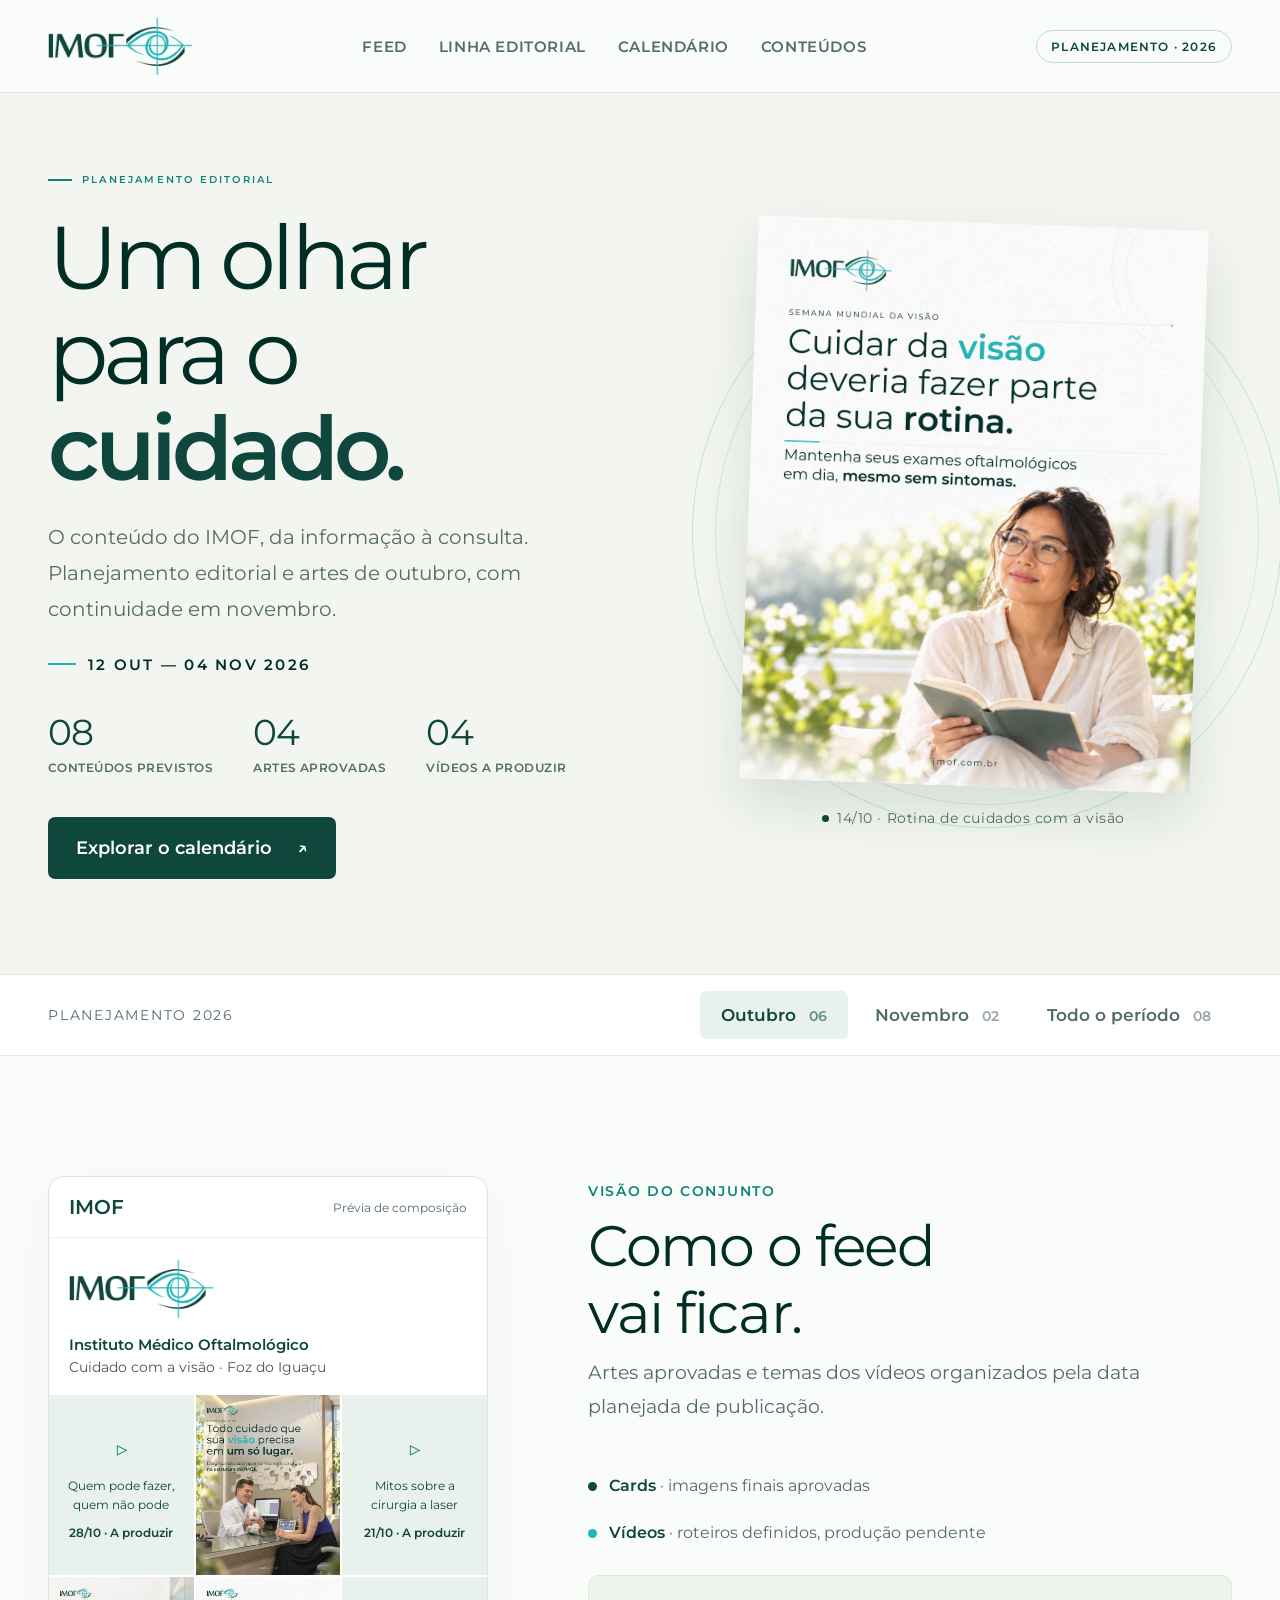
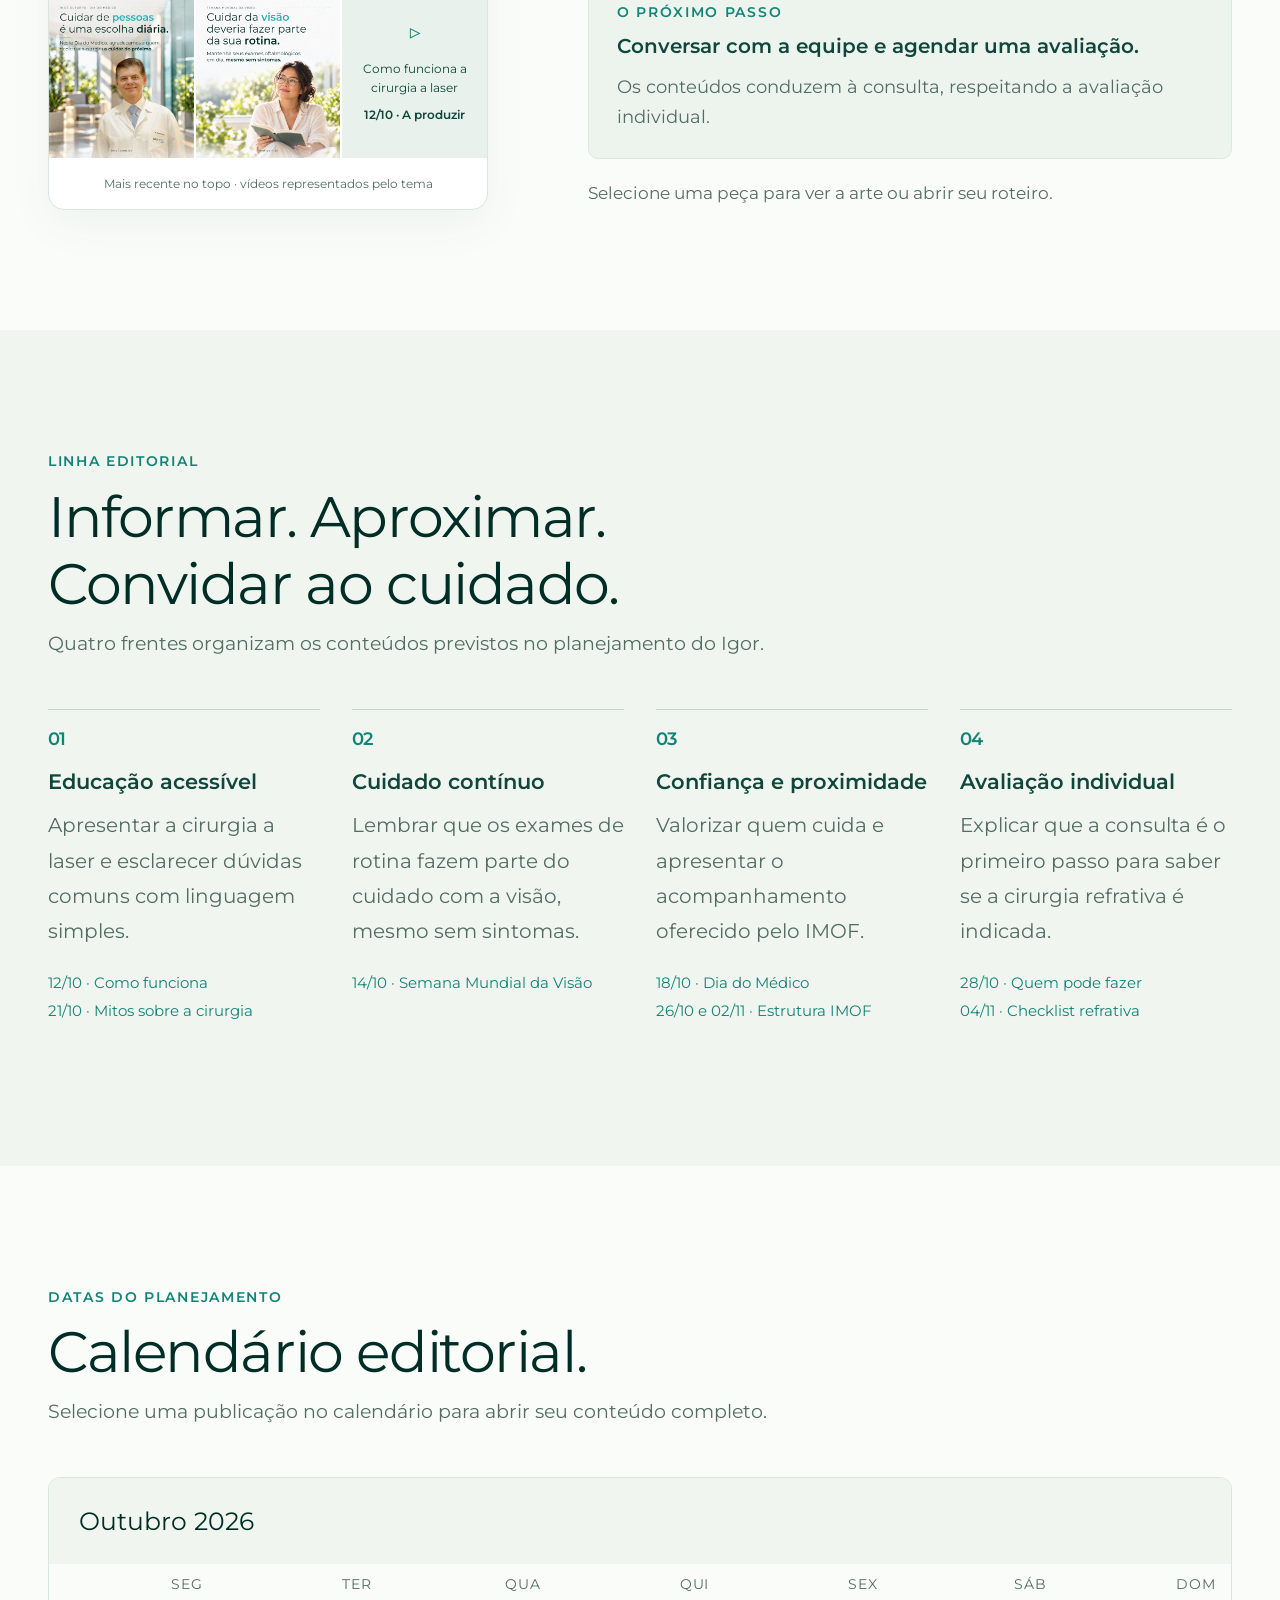
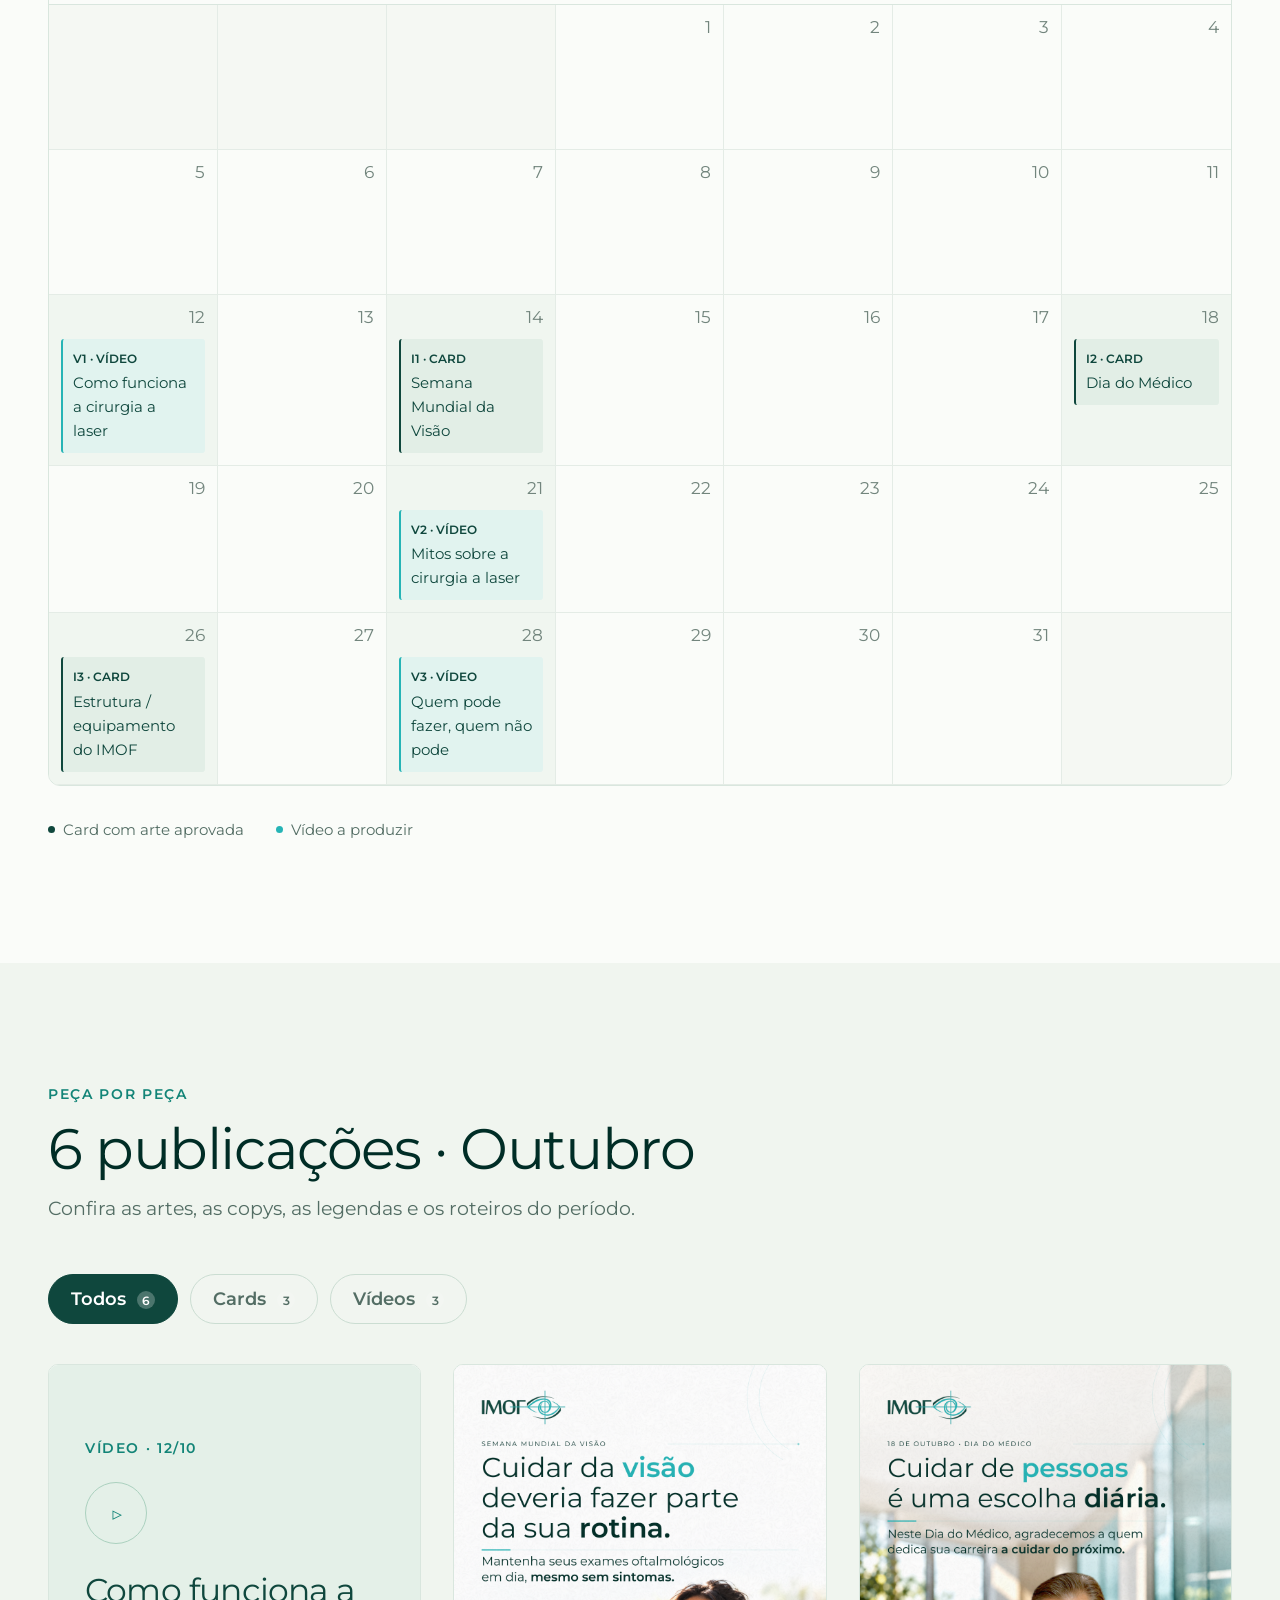
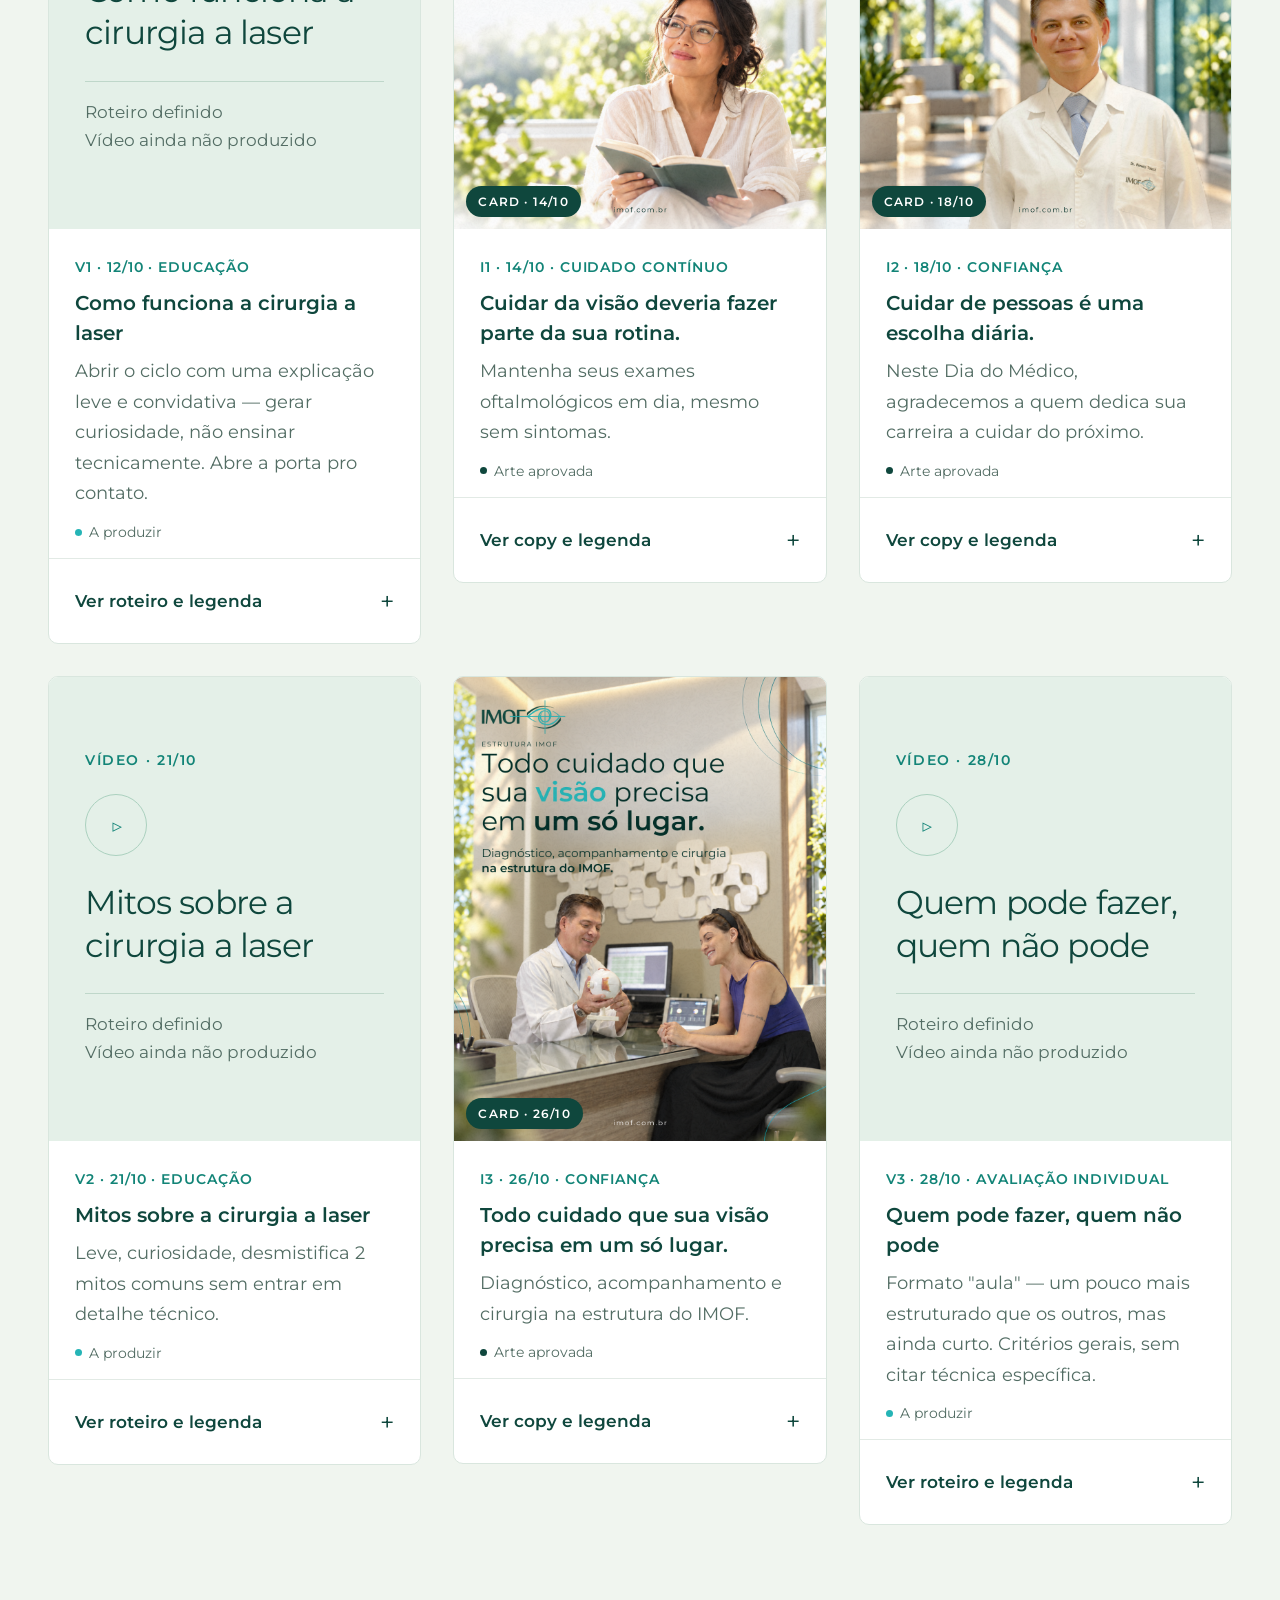
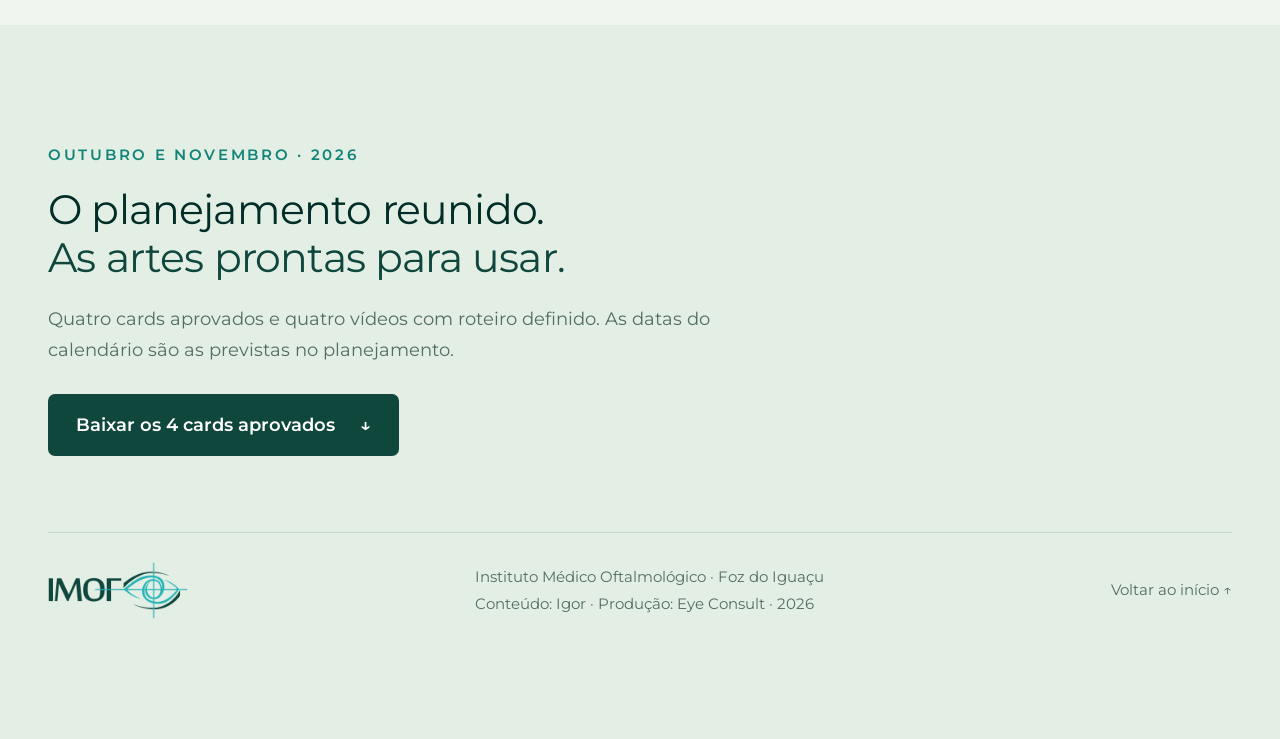
==== calendario-editorial/outubro-2026/index.html @ bcc05d6e "Adiciona calendário editorial IMOF com quatro artes finais atualizadas" ====
<!doctype html>
<html lang="pt-BR">
<head><meta charset="utf-8"><meta name="viewport" content="width=device-width,initial-scale=1"><meta name="theme-color" content="#0F473D"><meta name="description" content="Planejamento editorial IMOF: calendário, artes aprovadas, legendas e roteiros. Outubro e novembro de 2026."><title>IMOF · Calendário editorial · Outubro 2026</title><link rel="icon" href="assets/logo-imof.png"><link rel="stylesheet" href="assets/template.css"><link rel="stylesheet" href="assets/imof.css?v=4"><script src="assets/conteudos.js?v=4" defer></script><script src="assets/app.js?v=4" defer></script></head>
<body>
<a class="skip" href="#conteudos">Ir para conteúdos</a>
<nav class="nav" aria-label="Navegação principal"><a href="#hero" aria-label="IMOF, início"><img src="assets/logo-imof.png" alt="IMOF"></a><div class="nav-links" id="menu"><a href="#feed">Feed</a><a href="#estrategia">Linha editorial</a><a href="#calendario">Calendário</a><a href="#conteudos">Conteúdos</a></div><span class="nav-tag">Planejamento · 2026</span><button class="nav-burger" aria-label="Abrir menu" aria-expanded="false" aria-controls="menu"><span></span><span></span><span></span></button></nav>
<main>
<section id="hero"><div class="container hero-grid"><div class="hero-copy"><span class="eyebrow">PLANEJAMENTO EDITORIAL</span><h1>Um olhar<br>para o <em>cuidado.</em></h1><p class="sub">O conteúdo do IMOF, da informação à consulta. Planejamento editorial e artes de outubro, com continuidade em novembro.</p><div class="period"><span class="period-line"></span>12 OUT — 04 NOV 2026</div><div class="meta"><div class="meta-item"><span>08</span><span>Conteúdos previstos</span></div><div class="meta-item"><span>04</span><span>Artes aprovadas</span></div><div class="meta-item"><span>04</span><span>Vídeos a produzir</span></div></div><a class="cta-final" href="#calendario">Explorar o calendário <span aria-hidden="true">↗</span></a></div><div class="hero-art"><div class="orb" aria-hidden="true"></div><button class="hero-preview" data-lightbox="I1" aria-label="Ampliar arte sobre cuidados com a visão"><img src="assets/2026-10-14_I1_final.png" alt="Card aprovado: Cuidar da visão deveria fazer parte da sua rotina." width="1080" height="1350"></button><span class="art-caption"><span class="status-dot"></span>14/10 · Rotina de cuidados com a visão</span></div></div></section>
<div class="month-bar"><div class="container month-inner"><span class="month-label">PLANEJAMENTO 2026</span><div class="month-options" role="group" aria-label="Escolher período"><button class="active" data-month="10" aria-pressed="true">Outubro <span>06</span></button><button data-month="11" aria-pressed="false">Novembro <span>02</span></button><button data-month="all" aria-pressed="false">Todo o período <span>08</span></button></div></div></div>
<section id="feed"><div class="container"><div class="phone"><div class="phone-hd"><span class="uname">IMOF</span><span class="preview-label">Prévia de composição</span></div><div class="phone-bio"><img src="assets/logo-imof.png" alt="IMOF" width="115"><div class="nm">Instituto Médico Oftalmológico</div><div class="sp">Cuidado com a visão · Foz do Iguaçu</div></div><div class="pgrid" id="feed-grid"></div><div class="phone-note">Mais recente no topo · vídeos representados pelo tema</div></div><div class="feed-side"><div class="section-head"><span class="label">Visão do conjunto</span><h2>Como o feed<br>vai ficar.</h2><p>Artes aprovadas e temas dos vídeos organizados pela data planejada de publicação.</p></div><div class="feed-legend"><div class="fl-item"><span class="fl-dot" style="background:#0F473D"></span><span><strong>Cards</strong> · imagens finais aprovadas</span></div><div class="fl-item"><span class="fl-dot" style="background:#25B4B6"></span><span><strong>Vídeos</strong> · roteiros definidos, produção pendente</span></div></div><div class="cta-box"><div class="lbl">O próximo passo</div><strong>Conversar com a equipe e agendar uma avaliação.</strong><small>Os conteúdos conduzem à consulta, respeitando a avaliação individual.</small></div><p class="feed-help">Selecione uma peça para ver a arte ou abrir seu roteiro.</p></div></div></section>
<section id="estrategia"><div class="container"><div class="section-head"><span class="label">Linha editorial</span><h2>Informar. Aproximar.<br>Convidar ao cuidado.</h2><p>Quatro frentes organizam os conteúdos previstos no planejamento do Igor.</p></div><div class="pillars"><article class="pillar"><div class="p-num">01</div><h3>Educação acessível</h3><p class="desc">Apresentar a cirurgia a laser e esclarecer dúvidas comuns com linguagem simples.</p><span class="pillar-ref">12/10 · Como funciona<br>21/10 · Mitos sobre a cirurgia</span></article><article class="pillar"><div class="p-num">02</div><h3>Cuidado contínuo</h3><p class="desc">Lembrar que os exames de rotina fazem parte do cuidado com a visão, mesmo sem sintomas.</p><span class="pillar-ref">14/10 · Semana Mundial da Visão</span></article><article class="pillar"><div class="p-num">03</div><h3>Confiança e proximidade</h3><p class="desc">Valorizar quem cuida e apresentar o acompanhamento oferecido pelo IMOF.</p><span class="pillar-ref">18/10 · Dia do Médico<br>26/10 e 02/11 · Estrutura IMOF</span></article><article class="pillar"><div class="p-num">04</div><h3>Avaliação individual</h3><p class="desc">Explicar que a consulta é o primeiro passo para saber se a cirurgia refrativa é indicada.</p><span class="pillar-ref">28/10 · Quem pode fazer<br>04/11 · Checklist refrativa</span></article></div></div></section>
<section id="calendario"><div class="container"><div class="section-head"><span class="label">Datas do planejamento</span><h2>Calendário editorial.</h2><p>Selecione uma publicação no calendário para abrir seu conteúdo completo.</p></div><div id="calendar-grid"></div><div class="calendar-legend"><span><i class="status-dot"></i>Card com arte aprovada</span><span><i class="video-dot"></i>Vídeo a produzir</span></div></div></section>
<section id="conteudos"><div class="container"><div class="section-head"><span class="label">Peça por peça</span><h2 id="content-heading">6 publicações · Outubro</h2><p>Confira as artes, as copys, as legendas e os roteiros do período.</p></div><div class="filter-bar" role="group" aria-label="Filtrar por formato"><button class="filter-btn active" data-format="todos" aria-pressed="true">Todos <span class="filter-count" id="count-all">6</span></button><button class="filter-btn" data-format="card" aria-pressed="false">Cards <span class="filter-count" id="count-card">3</span></button><button class="filter-btn" data-format="reel" aria-pressed="false">Vídeos <span class="filter-count" id="count-reel">3</span></button></div><div class="posts-grid" id="post-grid"></div></div></section>
<section id="resumo"><div class="container"><span class="eyebrow">OUTUBRO E NOVEMBRO · 2026</span><h2 class="closing">O planejamento reunido.<br><em>As artes prontas para usar.</em></h2><p class="summary-text">Quatro cards aprovados e quatro vídeos com roteiro definido. As datas do calendário são as previstas no planejamento.</p><a class="cta-final" href="assets/posts-imof-aprovados.zip" download>Baixar os 4 cards aprovados <span aria-hidden="true">↓</span></a><div class="foot"><img src="assets/logo-imof.png" alt="IMOF"><p>Instituto Médico Oftalmológico · Foz do Iguaçu<br>Conteúdo: Igor · Produção: Eye Consult · 2026</p><a href="#hero">Voltar ao início ↑</a></div></div></section>
</main>
<dialog id="lightbox" aria-label="Arte ampliada"><div class="dialog-head"><span id="lightbox-title"></span><button id="close-lightbox" aria-label="Fechar imagem">✕</button></div><img id="lightbox-image" alt=""><a id="lightbox-download" download>Baixar arte ↓</a></dialog><div id="toast" role="status" aria-live="polite"></div><noscript><p>Ative o JavaScript para explorar o calendário. <a href="assets/posts-imof-aprovados.zip">Baixar cards aprovados.</a></p></noscript>
</body></html>
---- calendario-editorial/outubro-2026/assets/template.css ----
:root {
      --navy:      #353552;
      --dark:      #1a1b2e;
      --darker:    #12131f;
      --navy-mid:  #474970;
      --red:       #BD2839;
      --red-dark:  #B12939;
      --white:     #FFFFFF;
      --offwhite:  #F0EFEF;
      --gray:      #DAD9DF;
      --gray-blue: #9091A4;
      --text:      #3A3A4F;
      --font: 'Montserrat', sans-serif;
    }
    *, *::before, *::after { box-sizing: border-box; margin: 0; padding: 0; }
    html { scroll-behavior: smooth; }
    body { background: var(--darker); font-family: var(--font); color: var(--white); overflow-x: hidden; }

    /* ─── NAV ─── */
    .nav {
      position: fixed; top: 0; left: 0; right: 0; z-index: 100;
      padding: 14px 48px;
      display: flex; justify-content: space-between; align-items: center;
      background: rgba(18,19,31,0.92);
      backdrop-filter: blur(16px);
      border-bottom: 1px solid rgba(255,255,255,0.04);
    }
    .nav img { height: 20px; }
    .nav-links { display: flex; gap: 24px; }
    .nav-links a {
      font-size: 11px; font-weight: 600; letter-spacing: 0.1em;
      text-transform: uppercase; color: rgba(255,255,255,0.4);
      text-decoration: none; transition: color 0.2s;
    }
    .nav-links a:hover { color: white; }
    .nav-tag {
      font-size: 10px; font-weight: 700; letter-spacing: 0.1em;
      text-transform: uppercase; color: var(--red);
      padding: 4px 12px; border: 1px solid rgba(189,40,57,0.35);
      border-radius: 100px;
    }
    .nav-burger {
      display: none; flex-direction: column; gap: 5px;
      background: none; border: none; cursor: pointer; padding: 4px;
    }
    .nav-burger span { display: block; width: 22px; height: 2px; background: rgba(255,255,255,0.6); border-radius: 2px; }
    .mes-switch { display: flex; gap: 4px; }
    .mes-switch a { font-size: 10px; font-weight: 700; letter-spacing: 0.08em; text-transform: uppercase; text-decoration: none; padding: 5px 12px; border-radius: 100px; border: 1px solid rgba(255,255,255,0.1); color: rgba(255,255,255,0.35); transition: all 0.15s; }
    .mes-switch a:hover { color: white; border-color: rgba(255,255,255,0.3); }
    .mes-switch a.active { background: var(--red); border-color: var(--red); color: white; }

    /* ─── UTILS ─── */
    .red { color: var(--red); }
    .reveal { opacity: 0; transform: translateY(28px); transition: opacity 0.65s ease, transform 0.65s ease; }
    .reveal.visible { opacity: 1; transform: none; }
    .d1 { transition-delay: 0.08s; } .d2 { transition-delay: 0.16s; }
    .d3 { transition-delay: 0.24s; } .d4 { transition-delay: 0.32s; }
    section { min-height: 100vh; display: flex; align-items: center; padding: 120px 48px 80px; }
    .container { max-width: 1200px; margin: 0 auto; width: 100%; }
    .section-head { margin-bottom: 56px; }
    .section-head .label { font-size: 10px; font-weight: 700; letter-spacing: 0.22em; text-transform: uppercase; color: var(--red); margin-bottom: 10px; display: block; }
    .section-head h2 { font-size: clamp(32px, 4vw, 52px); font-weight: 800; line-height: 1.08; letter-spacing: -0.025em; }
    .section-head p { font-size: 16px; color: var(--gray-blue); margin-top: 10px; line-height: 1.5; max-width: 520px; }

    /* ─── HERO ─── */
    #hero { background: var(--dark); position: relative; overflow: hidden; padding: 0; align-items: stretch; }
    #hero .photo-side { position: absolute; right: 0; top: 0; bottom: 0; width: 50%; overflow: hidden; }
    #hero .photo-side img { width: 100%; height: 100%; object-fit: cover; object-position: center top; filter: saturate(0.75) brightness(0.6); }
    #hero .photo-side::after { content: ''; position: absolute; inset: 0; background: linear-gradient(to right, var(--dark) 0%, rgba(26,27,46,0.35) 55%, transparent 80%); }
    #hero .dots { position: absolute; inset: 0; background-image: radial-gradient(circle, rgba(71,73,112,0.18) 1px, transparent 1px); background-size: 24px 24px; pointer-events: none; z-index: 1; }
    #hero .content { position: relative; z-index: 2; max-width: 1200px; margin: 0 auto; width: 100%; padding: 0 48px; display: flex; flex-direction: column; justify-content: center; min-height: 100vh; }
    #hero .eyebrow { font-size: 10px; font-weight: 700; letter-spacing: 0.22em; text-transform: uppercase; color: var(--red); margin-bottom: 24px; display: flex; align-items: center; gap: 10px; }
    #hero .eyebrow::before { content: ''; display: block; width: 24px; height: 2px; background: var(--red); }
    #hero h1 { font-size: clamp(48px, 6vw, 84px); font-weight: 900; line-height: 1.02; letter-spacing: -0.03em; max-width: 580px; }
    #hero .sub { font-size: clamp(14px, 1.6vw, 20px); font-weight: 400; color: var(--gray-blue); margin-top: 20px; line-height: 1.5; max-width: 440px; }
    #hero .meta { display: flex; gap: 36px; margin-top: 48px; flex-wrap: wrap; }
    #hero .meta-item span:first-child { display: block; font-size: 36px; font-weight: 900; color: var(--red); letter-spacing: -0.02em; line-height: 1; }
    #hero .meta-item span:last-child { font-size: 11px; font-weight: 600; color: var(--gray-blue); letter-spacing: 0.1em; text-transform: uppercase; margin-top: 4px; display: block; }
    #hero .scroll-hint { position: absolute; bottom: 32px; left: 50%; transform: translateX(-50%); font-size: 9px; font-weight: 600; letter-spacing: 0.15em; text-transform: uppercase; color: rgba(255,255,255,0.2); display: flex; flex-direction: column; align-items: center; gap: 6px; }
    #hero .scroll-hint::after { content: ''; width: 1px; height: 28px; background: linear-gradient(to bottom, rgba(255,255,255,0.2), transparent); animation: ph 2s ease-in-out infinite; }
    @keyframes ph { 0%,100%{opacity:.3} 50%{opacity:1} }

    /* ─── FEED ─── */
    #feed { background: var(--darker); }
    #feed .container { display: flex; gap: 56px; align-items: flex-start; }
    .phone {
      background: #fff; border-radius: 22px; overflow: hidden; width: 340px; flex-shrink: 0;
      box-shadow: 0 28px 80px rgba(0,0,0,0.65);
      transition: transform 0.35s cubic-bezier(.22,1,.36,1), box-shadow 0.35s ease;
    }
    .phone:hover {
      transform: translateY(-10px) scale(1.025);
      box-shadow: 0 44px 100px rgba(0,0,0,0.75), 0 0 0 1px rgba(189,40,57,0.18), 0 0 40px rgba(189,40,57,0.08);
    }
    .phone-hd { padding: 12px 16px 10px; border-bottom: 1px solid #eee; }
    .phone-hd .uname { font-size: 14px; font-weight: 800; color: #000; }
    .phone-hd .row { display: flex; align-items: center; gap: 14px; margin-top: 8px; }
    .phone-hd .av { width: 42px; height: 42px; border-radius: 50%; object-fit: cover; border: 2px solid var(--red); flex-shrink: 0; }
    .phone-hd .stats { display: flex; gap: 16px; }
    .phone-hd .st span:first-child { display: block; font-size: 13px; font-weight: 700; color: #000; text-align: center; }
    .phone-hd .st span:last-child { font-size: 10px; color: #888; text-align: center; display: block; }
    .phone-bio { padding: 6px 16px 10px; }
    .phone-bio .nm { font-size: 12px; font-weight: 700; color: #000; }
    .phone-bio .sp { font-size: 11px; color: #555; }
    .phone-bio .ph { font-size: 11px; font-weight: 700; color: var(--red); margin-top: 2px; }
    .pgrid { display: grid; grid-template-columns: repeat(3, 1fr); gap: 2px; }
    .pgrid .cell { aspect-ratio: 1/1; overflow: hidden; position: relative; cursor: pointer; }
    .pgrid .cell img { width: 100%; height: 100%; object-fit: cover; display: block; transition: transform 0.3s; }
    .pgrid .cell:hover img { transform: scale(1.06); }
    .pgrid .cell.reel { background: var(--dark); display: flex; flex-direction: column; align-items: center; justify-content: center; gap: 4px; }
    .pgrid .cell.foto { background: linear-gradient(135deg, #1a2030, #2a2b40); display: flex; flex-direction: column; align-items: center; justify-content: center; gap: 4px; }
    .reel-ic { width: 24px; height: 18px; border: 2px solid rgba(255,255,255,0.5); border-radius: 3px; position: relative; display: flex; align-items: center; justify-content: center; font-size: 9px; color: var(--red); }
    .reel-ic::before { content:''; position:absolute; right:-7px; top:-5px; border:5px solid transparent; border-left:8px solid rgba(255,255,255,0.5); transform:rotate(-15deg); }
    .pgrid .cell.reel span, .pgrid .cell.foto span { font-size: 7px; font-weight: 800; letter-spacing: 0.1em; text-transform: uppercase; color: rgba(255,255,255,0.7); }
    .prod-b { position: absolute; bottom: 5px; left: 50%; transform: translateX(-50%); background: var(--red); color: white; font-size: 6px; font-weight: 700; letter-spacing: 0.08em; text-transform: uppercase; padding: 2px 6px; border-radius: 100px; white-space: nowrap; }
    .feed-side { flex: 1; }
    .feed-legend { display: flex; flex-direction: column; gap: 12px; margin-top: 28px; }
    .fl-item { display: flex; align-items: center; gap: 12px; font-size: 13px; font-weight: 500; color: var(--gray-blue); }
    .fl-dot { width: 9px; height: 9px; border-radius: 50%; flex-shrink: 0; }
    .fl-item strong { font-weight: 700; color: white; }
    .cta-box { margin-top: 28px; padding: 18px 22px; background: rgba(189,40,57,0.07); border: 1px solid rgba(189,40,57,0.15); border-radius: 10px; }
    .cta-box .lbl { font-size: 10px; font-weight: 700; letter-spacing: 0.14em; text-transform: uppercase; color: var(--red); margin-bottom: 6px; }
    .cta-box strong { display: block; font-size: 16px; font-weight: 700; color: white; line-height: 1.3; }
    .cta-box small { font-size: 12px; color: var(--gray-blue); margin-top: 3px; display: block; }

    /* ─── ESTRATÉGIA ─── */
    #estrategia { background: var(--dark); }
    .promise { background: rgba(189,40,57,0.08); border: 1px solid rgba(189,40,57,0.2); border-radius: 10px; padding: 24px 32px; margin-bottom: 44px; }
    .promise p { font-size: 10px; font-weight: 700; letter-spacing: 0.18em; text-transform: uppercase; color: var(--red); margin-bottom: 8px; }
    .promise blockquote { font-size: clamp(20px, 2.4vw, 30px); font-weight: 800; line-height: 1.2; letter-spacing: -0.02em; font-style: normal; }
    .pillars { display: grid; grid-template-columns: repeat(3, 1fr); gap: 16px; }
    .pillar { background: rgba(255,255,255,0.03); border: 1px solid rgba(255,255,255,0.06); border-radius: 10px; padding: 22px; border-top: 3px solid var(--red); }
    .p-num { font-size: 38px; font-weight: 900; color: rgba(255,255,255,0.07); letter-spacing: -0.05em; line-height: 1; margin-bottom: 10px; }
    .pillar h3 { font-size: 10px; font-weight: 700; letter-spacing: 0.16em; text-transform: uppercase; color: var(--red); margin-bottom: 10px; }
    .pillar .quote { font-size: 13px; font-weight: 600; color: rgba(255,255,255,0.7); line-height: 1.4; margin-bottom: 10px; font-style: italic; }
    .pillar .desc { font-size: 13px; color: var(--gray-blue); line-height: 1.55; }
    .pillar .proofs { list-style: none; margin-top: 14px; padding-top: 14px; border-top: 1px solid rgba(255,255,255,0.05); display: flex; flex-direction: column; gap: 7px; }
    .pillar .proofs li { font-size: 11px; font-weight: 500; color: rgba(255,255,255,0.35); display: flex; gap: 7px; line-height: 1.4; }
    .pillar .proofs li::before { content: '—'; color: var(--red); flex-shrink: 0; font-size: 10px; }

    /* ─── CONTEÚDOS ─── */
    #conteudos { background: var(--darker); min-height: auto; padding-bottom: 100px; }
    .filter-bar { display: flex; gap: 8px; margin-bottom: 40px; flex-wrap: wrap; }
    .filter-btn {
      padding: 8px 18px; border-radius: 100px;
      border: 1px solid rgba(255,255,255,0.1);
      background: rgba(255,255,255,0.04);
      color: rgba(255,255,255,0.45); font-family: var(--font);
      font-size: 12px; font-weight: 700; letter-spacing: 0.08em;
      text-transform: uppercase; cursor: pointer; transition: all 0.15s;
    }
    .filter-btn:hover { background: rgba(255,255,255,0.1); color: white; }
    .filter-btn.active { background: var(--red); border-color: var(--red); color: white; }
    .filter-count { display: inline-flex; align-items: center; justify-content: center; width: 18px; height: 18px; border-radius: 50%; background: rgba(255,255,255,0.15); font-size: 10px; font-weight: 700; margin-left: 6px; }
    .filter-btn.active .filter-count { background: rgba(255,255,255,0.25); }
    .posts-grid { display: grid; grid-template-columns: repeat(auto-fill, minmax(340px, 1fr)); gap: 20px; }
    .pcard {
      background: rgba(255,255,255,0.03);
      border: 1px solid rgba(255,255,255,0.07);
      border-radius: 14px; overflow: hidden;
      transition: opacity 0.2s, transform 0.2s;
    }
    .pcard.hidden { display: none; }
    .pcard:hover { border-color: rgba(189,40,57,0.25); }
    .pcard .thumb { aspect-ratio: 4/5; overflow: hidden; position: relative; background: var(--dark); cursor: pointer; }
    .pcard .thumb img { width: 100%; height: 100%; object-fit: cover; display: block; transition: transform 0.4s; }
    .pcard .thumb:hover img { transform: scale(1.04); }
    .pcard .thumb .badge { position: absolute; top: 10px; left: 10px; color: white; font-size: 9px; font-weight: 700; letter-spacing: 0.1em; text-transform: uppercase; padding: 4px 9px; border-radius: 100px; }
    .badge-card { background: var(--navy-mid); }
    .badge-reel { background: var(--red); }
    .badge-carrossel { background: #8B6914; }
    .badge-foto { background: #1a5c3a; }
    .pcard .thumb .scount { position: absolute; top: 10px; right: 10px; font-size: 9px; font-weight: 700; color: rgba(255,255,255,0.7); background: rgba(0,0,0,0.5); padding: 3px 8px; border-radius: 100px; }
    .pcard .thumb.reel-th { display: flex; flex-direction: column; align-items: center; justify-content: center; gap: 10px; background: linear-gradient(135deg, #12131f 0%, #2a2b40 100%); }
    .reel-bi { width: 40px; height: 32px; border: 2.5px solid rgba(255,255,255,0.4); border-radius: 5px; display: flex; align-items: center; justify-content: center; font-size: 12px; color: var(--red); }
    .reel-th .prod-label { position: absolute; bottom: 12px; left: 50%; transform: translateX(-50%); background: var(--red); color: white; font-size: 7px; font-weight: 700; letter-spacing: 0.1em; text-transform: uppercase; padding: 4px 10px; border-radius: 100px; white-space: nowrap; }
    .pcard .cbody { padding: 18px 20px 0; }
    .pcard .pnum { font-size: 9px; font-weight: 700; letter-spacing: 0.16em; text-transform: uppercase; color: var(--red); margin-bottom: 5px; }
    .pcard .ptitle { font-size: 15px; font-weight: 700; line-height: 1.3; color: var(--white); margin-bottom: 8px; }
    .pcard .pganche { font-size: 12px; font-weight: 400; color: var(--gray-blue); line-height: 1.5; border-left: 2px solid rgba(189,40,57,0.35); padding-left: 9px; font-style: italic; }
    .expand-btn {
      display: flex; align-items: center; justify-content: space-between;
      width: 100%; padding: 14px 20px;
      background: none; border: none; border-top: 1px solid rgba(255,255,255,0.06);
      color: rgba(255,255,255,0.35); font-family: var(--font);
      font-size: 11px; font-weight: 600; letter-spacing: 0.08em;
      text-transform: uppercase; cursor: pointer; margin-top: 14px;
      transition: color 0.15s;
    }
    .expand-btn:hover { color: rgba(255,255,255,0.7); }
    .expand-btn .chevron { transition: transform 0.25s; font-size: 14px; }
    .expand-btn.open .chevron { transform: rotate(180deg); }
    .brief { padding: 0 20px; max-height: 0; overflow: hidden; transition: max-height 0.4s ease, padding 0.3s; }
    .brief.open { max-height: 3000px; padding: 4px 20px 20px; }
    .brief-section { margin-bottom: 18px; }
    .brief-section:last-child { margin-bottom: 0; }
    .brief-lbl { font-size: 9px; font-weight: 700; letter-spacing: 0.18em; text-transform: uppercase; color: var(--red); margin-bottom: 6px; }
    .brief-text { font-size: 13px; font-weight: 400; color: var(--gray-blue); line-height: 1.6; }
    .brief-text strong { font-weight: 700; color: rgba(255,255,255,0.75); }
    .brief-text em { color: var(--red); font-style: normal; font-weight: 700; }
    .brief-main { font-size: 15px; font-weight: 700; color: var(--white); line-height: 1.45; }
    .brief-note { font-size: 12px; color: rgba(255,255,255,0.25); line-height: 1.5; font-style: italic; }
    .brief-cta { display: flex; align-items: center; gap: 7px; font-size: 13px; font-weight: 600; color: var(--red); line-height: 1.4; margin-top: 16px; padding-top: 14px; border-top: 1px solid rgba(255,255,255,0.05); }
    .brief-cta::before { content: '→'; flex-shrink: 0; }
    .roteiro { width: 100%; border-collapse: collapse; margin-top: 8px; }
    .roteiro th { font-size: 9px; font-weight: 700; letter-spacing: 0.12em; text-transform: uppercase; color: rgba(255,255,255,0.3); padding: 6px 8px; text-align: left; border-bottom: 1px solid rgba(255,255,255,0.06); }
    .roteiro td { font-size: 12px; color: var(--gray-blue); padding: 8px 8px; border-bottom: 1px solid rgba(255,255,255,0.04); line-height: 1.45; vertical-align: top; }
    .roteiro td:first-child { color: rgba(255,255,255,0.3); font-weight: 600; white-space: nowrap; width: 52px; }
    .roteiro td:nth-child(2) { color: var(--red); font-weight: 700; font-size: 10px; letter-spacing: 0.1em; text-transform: uppercase; width: 80px; }
    .roteiro tr:last-child td { border-bottom: none; }

    /* ─── RESUMO ─── */
    #resumo { background: var(--dark); min-height: 80vh; }
    .nums { display: flex; gap: 56px; margin-bottom: 64px; flex-wrap: wrap; }
    .bnum span:first-child { display: block; font-size: clamp(60px, 8vw, 90px); font-weight: 900; line-height: 1; color: var(--red); letter-spacing: -0.04em; }
    .bnum span:last-child { display: block; font-size: 11px; font-weight: 600; color: var(--gray-blue); letter-spacing: 0.1em; text-transform: uppercase; margin-top: 4px; }
    .closing { font-size: clamp(26px, 3.2vw, 44px); font-weight: 800; line-height: 1.15; letter-spacing: -0.02em; max-width: 680px; margin-bottom: 28px; }
    .cta-final { display: inline-flex; align-items: center; gap: 8px; background: var(--red); color: white; font-size: 12px; font-family: var(--font); font-weight: 700; letter-spacing: 0.1em; text-transform: uppercase; padding: 16px 32px; border-radius: 4px; text-decoration: none; transition: background 0.2s; }
    .cta-final:hover { background: var(--red-dark); }
    .foot { margin-top: 72px; padding-top: 28px; border-top: 1px solid rgba(255,255,255,0.05); display: flex; justify-content: space-between; align-items: center; flex-wrap: wrap; gap: 16px; }
    .foot p { font-size: 12px; color: rgba(255,255,255,0.18); line-height: 1.5; }
    .foot img { height: 18px; opacity: 0.25; filter: brightness(0) invert(1); }

    /* ─── LIGHTBOX ─── */
    .lb { position: fixed; inset: 0; z-index: 9999; background: rgba(0,0,0,0.92); display: none; align-items: center; justify-content: center; padding: 20px; }
    .lb.open { display: flex; }
    .lb-inner { position: relative; max-width: 420px; width: 100%; }
    .lb-inner img { width: 100%; border-radius: 6px; display: block; }
    .lb-close { position: absolute; top: -12px; right: -12px; width: 28px; height: 28px; border-radius: 50%; background: var(--red); border: none; cursor: pointer; color: white; font-size: 13px; display: flex; align-items: center; justify-content: center; }
    .lb-nav { display: flex; justify-content: center; gap: 8px; margin-top: 10px; }
    .lb-nav button { background: rgba(255,255,255,0.12); border: none; cursor: pointer; color: white; padding: 6px 16px; border-radius: 100px; font-family: var(--font); font-size: 11px; font-weight: 600; }
    .lb-nav button:disabled { opacity: 0.3; cursor: default; }
    .lb-ctr { text-align: center; font-size: 10px; color: rgba(255,255,255,0.35); margin-top: 6px; font-weight: 600; }

    /* ─── RESPONSIVE ─── */
    @media (max-width: 960px) {
      section { padding: 100px 28px 64px; }
      #hero .content { padding: 0 28px; }
      #hero .photo-side { width: 44%; }
      #feed .container { flex-direction: column; gap: 36px; align-items: center; }
      .pillars { grid-template-columns: 1fr 1fr; }
      .posts-grid { grid-template-columns: 1fr 1fr; }
    }
    @media (max-width: 680px) {
      .nav { padding: 12px 20px; }
      .nav-links { display: none; }
      .nav-burger { display: flex; }
      .mes-switch { display: none; }
      .nav-tag { display: none; }
      section { padding: 88px 20px 56px; }
      #hero .content { padding: 0 20px; }
      #hero .photo-side { display: none; }
      #hero h1 { font-size: 44px; }
      #hero .meta { gap: 24px; }
      #hero .meta-item span:first-child { font-size: 28px; }
      #feed .container { gap: 28px; }
      .phone { width: 100%; max-width: 340px; }
      .pillars { grid-template-columns: 1fr; }
      .filter-bar { gap: 6px; }
      .filter-btn { padding: 7px 13px; font-size: 10px; }
      .posts-grid { grid-template-columns: 1fr; }
      .nums { gap: 28px; }
      .bnum span:first-child { font-size: 56px; }
      .closing { font-size: 26px; }
      .foot { flex-direction: column; align-items: flex-start; }
      .roteiro { display: block; overflow-x: auto; }
    }
---- calendario-editorial/outubro-2026/assets/imof.css ----
@font-face{font-family:Montserrat;src:url(Montserrat-Regular.ttf) format('truetype');font-weight:300 500;font-display:swap}@font-face{font-family:Montserrat;src:url(Montserrat-SemiBold.ttf) format('truetype');font-weight:600 900;font-display:swap}
:root{--navy:#0F473D;--dark:#EEF4EF;--darker:#FAFCF9;--navy-mid:#0F473D;--red:#128477;--red-dark:#0F473D;--white:#FFFFFF;--offwhite:#F7F9F5;--gray:#D8E7E0;--gray-blue:#536D64;--text:#002D26;--font:Montserrat,sans-serif;--ink:#002D26;--accent:#25B4B6}
body{background:var(--darker);color:var(--ink)}button,a{-webkit-tap-highlight-color:transparent}button{font-family:var(--font)}a{color:var(--navy)}button:focus-visible,a:focus-visible,summary:focus-visible{outline:3px solid var(--accent);outline-offset:5px}em{font-style:normal;color:#128477}section{min-height:0;padding:100px 48px;scroll-margin-top:140px}.section-head{margin-bottom:38px}.section-head h2{font-weight:400;font-size:clamp(37.5px,4.44vw,60px);line-height:1.18}.section-head .label{color:#128477}.section-head p{max-width:630px;font-size:18.8px}.eyebrow{font-size:15px;font-weight:600;letter-spacing:.18em;color:#128477}
.nav{position:sticky;background:rgba(250,252,249,.95);padding:14px 48px;border-bottom:1px solid #DFE9E2;min-height:78px}.nav img{height:49px;display:block}.nav-links a{color:#536D64;font-size:15px;letter-spacing:.07em}.nav-links a:hover{color:#0F473D}.nav-tag{color:#0F473D;border-color:#C7DAD1}.nav-burger span{background:#0F473D}.skip{position:fixed;top:-80px;left:10px;z-index:999;background:white;padding:15px}.skip:focus{top:10px}
#hero{background:#F3F6F0;padding:65px 48px 80px;min-height:690px;isolation:isolate}.hero-grid{display:grid;grid-template-columns:1.1fr 1fr;align-items:center;gap:80px}.hero-copy{z-index:1}#hero h1{font-size:clamp(60px,6.96vw,97.5px);font-weight:400;line-height:1.07;letter-spacing:-.055em;margin:23px 0;max-width:none}#hero h1 em{font-weight:600;color:#0F473D}#hero .sub{font-size:20px;max-width:490px;color:#536D64;line-height:1.8;margin:0}.period{display:flex;align-items:center;gap:12px;font-size:15px;font-weight:600;letter-spacing:.15em;margin-top:28px}.period-line{width:28px;height:2px;background:#25B4B6}#hero .meta{gap:30px;margin:32px 0}#hero .meta-item span:first-child{font-size:36.2px;font-weight:400;color:#0F473D}#hero .meta-item span:last-child{font-size:12px;letter-spacing:.08em;margin-top:8px}.cta-final{background:#0F473D;border-radius:7px;letter-spacing:0;font-size:18px;text-transform:none;padding:16px 22px;gap:25px}.cta-final:hover{background:#166353}.hero-art{position:relative;display:flex;flex-direction:column;align-items:center}.hero-preview{padding:0;border:0;background:none;max-width:370px;width:100%;transform:rotate(2deg);box-shadow:0 24px 55px #002D2620;cursor:zoom-in;z-index:1}.hero-preview img{display:block;width:100%;height:auto}.art-caption{display:flex;align-items:center;gap:8px;font-size:13.5px;letter-spacing:.04em;margin-top:23px;color:#536D64}.orb{position:absolute;width:490px;height:490px;border:1px solid #25B4B645;border-radius:50%;top:15px;right:-65px;z-index:-1}.orb:after{content:'';position:absolute;inset:22px;border:1px solid #25B4B630;border-radius:50%}
.month-bar{position:sticky;top:78px;z-index:90;background:#FFFFFFF5;border-block:1px solid #DFE9E2;backdrop-filter:blur(10px)}.month-inner{display:flex;align-items:center;justify-content:space-between;padding:13px 0;gap:20px}.month-label{font-size:13.5px;letter-spacing:.13em;color:#536D64}.month-options{display:flex;gap:6px}.month-options button{border:0;padding:10px 16px;border-radius:6px;color:#536D64;background:none;font-size:16.5px;font-weight:600;cursor:pointer}.month-options button span{font-size:13.5px;opacity:.6;margin-left:8px}.month-options button.active{background:#E8F2EC;color:#0F473D}
#feed{background:#FAFCF9}#feed .container{gap:85px;align-items:center}.phone{width:360px;border:1px solid #DBE6DF;border-radius:16px;box-shadow:0 15px 45px #0F473D0D;cursor:auto}.phone:hover{transform:none;box-shadow:0 15px 45px #0F473D0D}.phone-hd{display:flex;justify-content:space-between;align-items:center}.phone-hd .uname{font-size:19.5px;color:#0F473D}.preview-label{font-size:12px;color:#536D64}.phone-bio{padding:15px 16px}.phone-bio>img{margin:0 0 12px}.phone-bio .nm{color:#0F473D;font-size:15px}.phone-bio .sp{font-size:13.5px;margin-top:5px}.pgrid .cell{aspect-ratio:4/5;background:#E8F1EB;border:0;padding:0}.pgrid .cell img{object-fit:contain}.pgrid .cell.reel{background:#E8F1EB;color:#0F473D;padding:10px;gap:8px}.pgrid .cell.reel span{color:#0F473D;font-size:12px;line-height:1.6;letter-spacing:0;text-transform:none;font-weight:400}.pgrid .cell.reel .feed-play{font-size:25px;color:#128477}.pgrid .cell.reel .feed-date{font-size:12px;font-weight:600}.phone-note{padding:12px;font-size:12px;color:#536D64;text-align:center}.fl-item strong,.cta-box strong{color:#0F473D}.cta-box{background:#EDF4EE;border:1px solid #DAE8DE}.cta-box .lbl{color:#128477}.cta-box small{display:block;margin-top:10px;font-size:18px;line-height:1.7;color:#536D64}.feed-help{font-size:16.5px;color:#536D64;line-height:1.7;margin-top:20px}.status-dot,.video-dot{display:inline-block;width:7px;height:7px;background:#0F473D;border-radius:50%;flex-shrink:0}.video-dot{background:#25B4B6}
#estrategia{background:#F0F5EF}.pillars{grid-template-columns:repeat(4,1fr);gap:25px}.pillar{background:transparent;border:0;border-top:1px solid #BFD6CB;border-radius:0;padding:20px 0}.pillar .p-num{color:#128477;opacity:1;font-size:18px}.pillar h3{color:#0F473D;font-weight:600;font-size:21.2px;line-height:1.45;margin:18px 0 12px}.pillar .desc{font-size:19.5px;line-height:1.8;color:#536D64}.pillar-ref{display:block;font-size:15px;line-height:1.8;color:#128477;margin-top:20px}
#calendario{background:#FAFCF9}.calendar-month{border:1px solid #D9E6DE;border-radius:12px;overflow:hidden;margin-bottom:30px}.calendar-month h3{font-size:25px;font-weight:400;padding:24px 25px;background:#F0F5EF}.weekdays,.days{display:grid;grid-template-columns:repeat(7,minmax(0,1fr))}.weekdays span{padding:12px 15px;text-align:right;font-size:13.5px;color:#536D64;border-bottom:1px solid #D9E6DE;letter-spacing:.07em}.day{min-height:118px;padding:10px;border-bottom:1px solid #E4ECE6;border-right:1px solid #E4ECE6;display:flex;flex-direction:column;gap:8px}.day:nth-child(7n){border-right:0}.day.blank{background:#F5F8F3}.day-number{font-size:16.5px;color:#72857D;text-align:right}.day.has-post{background:#F0F6F0}.calendar-post{border:0;border-left:2px solid #0F473D;border-radius:3px;background:#E2EEE6;text-align:left;color:#0F473D;padding:7px;font-size:15px;line-height:1.5;cursor:pointer}.calendar-post.video{background:#E1F3EF;border-color:#25B4B6}.calendar-post b{font-weight:600;font-size:12px;display:block;margin-bottom:3px}.calendar-legend{display:flex;gap:25px;font-size:15px;color:#536D64;flex-wrap:wrap}.calendar-legend span{display:flex;gap:8px;align-items:center}
#conteudos{background:#F0F5EF}.filter-btn{border-color:#CBDDD2;color:#536D64;text-transform:none;letter-spacing:0;font-size:18px}.filter-btn.active{background:#0F473D;border-color:#0F473D;color:white}.filter-btn:hover{border-color:#0F473D}.posts-grid{grid-template-columns:repeat(3,minmax(0,1fr));align-items:start;gap:26px}.pcard{background:white;border:1px solid #D9E6DE;border-radius:10px;overflow:hidden}.pcard:hover{border-color:#A9C8B7}.pcard .thumb{display:block;border:0;padding:0;width:100%;background:#F3F6F1}.pcard .thumb img{object-fit:contain}.pcard .thumb:hover img{transform:none}.pcard .thumb .badge{top:auto;bottom:12px;left:12px;background:#0F473D;font-size:12px;padding:6px 9px}.pcard .thumb.reel-th{background:#E4F0E8;cursor:default;align-items:flex-start;padding:30px;text-align:left;gap:22px}.video-icon{width:50px;height:50px;border:1px solid #ABD1BF;border-radius:50%;display:grid;place-items:center;color:#128477;font-size:20px}.video-eyebrow{font-size:13.5px;letter-spacing:.12em;color:#128477;font-weight:600}.video-title{font-size:32.5px;line-height:1.3;color:#0F473D;font-weight:400;letter-spacing:-.025em}.video-state{font-size:16.5px;color:#536D64;border-top:1px solid #BFD7CA;padding-top:16px;line-height:1.7;width:100%}.pcard .cbody{padding:22px 22px 0}.pcard .pnum{font-size:13.5px;color:#128477;letter-spacing:.07em}.pcard .ptitle{font-size:20px;color:#0F473D;font-weight:600;line-height:1.5}.pcard .pganche{border:0;padding:0;font-size:18px;font-style:normal;color:#536D64;line-height:1.7}.post-status{font-size:13.5px;color:#536D64;display:flex;align-items:center;gap:7px;margin-top:15px}.brief{max-height:none;padding:0}.brief summary{display:flex;align-items:center;justify-content:space-between;list-style:none;cursor:pointer;padding:18px 22px;font-size:16.5px;font-weight:600;border-top:1px solid #E2EAE5;color:#0F473D;margin-top:18px}.brief summary::-webkit-details-marker{display:none}.brief summary:after{content:'+';font-size:25px;font-weight:400}.brief[open] summary:after{content:'−'}.brief-content{padding:5px 22px 22px}.brief-section{margin-bottom:20px}.brief-lbl{color:#128477;font-size:13.5px;line-height:1.6}.brief-main{color:#0F473D;font-size:17.5px;font-weight:600}.brief-text{color:#536D64;font-size:18px;line-height:1.8;white-space:pre-wrap;overflow-wrap:anywhere}.card-actions{display:flex;gap:12px;flex-wrap:wrap;padding-top:16px;border-top:1px solid #E2EAE5}.card-actions a,.card-actions button{background:#E8F2EC;border:0;color:#0F473D;font-size:15px;font-weight:600;text-decoration:none;border-radius:5px;padding:9px 11px;cursor:pointer}
#resumo{background:#E3EEE5;min-height:0}.closing{font-weight:400;max-width:800px;margin:22px 0}.closing em{color:#0F473D}.summary-text{font-size:17.5px;color:#536D64;line-height:1.8;max-width:600px;margin-bottom:28px}.foot{border-top:1px solid #C5D9CB;margin-top:60px}.foot img{height:46px;opacity:1;filter:none}.foot p,.foot a{font-size:15px;color:#536D64;line-height:1.8}.foot a{text-decoration:none}
dialog{position:fixed;inset:0;max-width:700px;width:calc(100% - 32px);max-height:95dvh;margin:auto;padding:16px;border:0;border-radius:10px;background:#FAFCF9;color:#0F473D;overflow:auto}dialog::backdrop{background:#002D26CF;backdrop-filter:blur(5px)}.dialog-head{display:flex;justify-content:space-between;gap:20px;align-items:center;padding:0 0 12px;font-size:16.5px}.dialog-head button{border:0;background:#E5EEE7;color:#0F473D;width:32px;height:32px;border-radius:50%;cursor:pointer}#lightbox-image{display:block;max-height:77dvh;max-width:100%;width:auto;margin:auto}#lightbox-download{display:block;text-align:center;padding:13px 0 2px;font-size:16.5px;text-decoration:none}body.modal-open{overflow:hidden}#toast{position:fixed;bottom:24px;left:50%;transform:translateX(-50%);background:#0F473D;color:white;border-radius:7px;padding:13px 23px;font-size:18px;z-index:200;opacity:0;pointer-events:none;transition:opacity .2s}#toast.visible{opacity:1}[hidden]{display:none!important}
@media(min-width:1500px){#hero{min-height:760px}}@media(max-width:1100px){.nav{padding:14px 28px}.month-inner{padding:12px 28px}.hero-grid{gap:40px}.hero-preview{max-width:320px}.orb{width:360px;height:360px;right:-30px}.pillars{grid-template-columns:repeat(2,1fr)}.nav-links{gap:15px}#feed .container{gap:45px}.posts-grid{grid-template-columns:repeat(2,minmax(0,1fr))}}@media(max-width:680px){section{padding:60px 20px;scroll-margin-top:140px}.nav{padding:10px 20px;min-height:70px}.nav img{height:43px}.nav-tag{display:none}.nav-burger{display:flex}.nav-links{display:none}.nav-links.menu-open{display:flex;position:absolute;top:70px;left:0;right:0;padding:25px 20px;background:#FAFCF9;border-bottom:1px solid #D9E6DE;flex-direction:column;gap:24px}#hero{padding:40px 20px 50px;min-height:0}.hero-grid{grid-template-columns:1fr;gap:40px}#hero h1{font-size:67.5px}#hero .sub{font-size:17.5px}#hero .meta{gap:25px}#hero .meta-item span:first-child{font-size:35px}.hero-preview{max-width:240px}.hero-art{margin-top:0}.orb{width:280px;height:280px;right:calc(50% - 155px)}.art-caption{font-size:12px}.month-bar{top:70px}.month-inner{padding:10px 12px;justify-content:center}.month-label{display:none}.month-options button{font-size:15px;padding:10px 12px}.month-options button span{margin-left:5px}.phone{max-width:340px;width:100%}.section-head h2{font-size:40px}#feed .container{gap:35px;align-items:stretch}.pillars{grid-template-columns:1fr;gap:10px}.pillar .desc{font-size:19.5px}.pillar-ref{margin-top:12px}.posts-grid{grid-template-columns:1fr;gap:24px}.calendar-month{border-radius:8px}.calendar-month h3{padding:20px;font-size:22.5px}.weekdays span{font-size:12px;padding:10px 3px;text-align:center}.day{min-height:60px;padding:5px;gap:5px}.day-number{font-size:13.5px}.calendar-post{padding:5px;font-size:0;border-left:0;text-align:center;min-height:26px;display:grid;place-items:center}.calendar-post b{font-size:12px;margin:0}.calendar-legend{gap:15px;font-size:13.5px}.video-title{font-size:36.2px}.pcard .thumb.reel-th{aspect-ratio:4/4}.summary-text{font-size:19.5px}.closing{font-size:37.5px}.foot{gap:20px}.foot img{height:42px}.foot p{font-size:15px}.cta-final{font-size:16.5px}.pgrid .cell.reel span{font-size:12px}}@media(prefers-reduced-motion:reduce){html{scroll-behavior:auto}*,*:before,*:after{transition:none!important;animation:none!important}}

/* Escala de leitura ampliada: texto, navegação e áreas de interação. */
:root{--header-height:92px}
.container{max-width:1440px}
.nav{min-height:var(--header-height);padding:16px 48px}
.nav img{height:60px}
.nav-links{gap:32px}
.nav-links a{letter-spacing:.04em}
.nav-tag{font-size:12px;padding:8px 14px}
.month-bar{top:var(--header-height)}
.month-inner{padding:16px 0}
.month-options button{min-height:48px;padding:12px 21px}
section{padding:120px 48px;scroll-margin-top:175px}
#hero{min-height:820px;padding:80px 48px 95px}
.hero-grid{gap:88px;grid-template-columns:1.12fr 1fr}
#hero .sub{max-width:590px}
#hero .meta{gap:40px;margin:40px 0}
#hero .meta-item span:last-child{line-height:1.6;letter-spacing:.04em}
.hero-preview{max-width:450px}
.orb{width:590px;height:590px;right:-50px}
.art-caption{line-height:1.6}
.cta-final{padding:20px 28px;min-height:54px}
.section-head{margin-bottom:48px}
.section-head p{max-width:780px;line-height:1.8}
.phone{width:440px}
.phone-hd{padding:18px 20px}
.phone-bio{padding:20px}
.phone-bio>img{width:145px}
.pgrid .cell.reel{padding:14px}
.phone-note{padding:16px;line-height:1.6}
#feed .container{gap:100px}
.feed-legend{gap:18px}
.fl-item{font-size:16px;line-height:1.8}
.cta-box{padding:25px 28px}
.cta-box strong{font-size:20px;line-height:1.6}
.pillars{gap:32px}
.pillar h3{letter-spacing:0;text-transform:none}
.pillar .desc{line-height:1.8}
.pillar-ref{line-height:1.9}
.calendar-month h3{padding:28px 30px}
.day{min-height:145px;padding:12px;gap:12px}
.calendar-post{padding:10px;line-height:1.6}
.calendar-legend{gap:32px;line-height:1.8}
.filter-bar{gap:12px}
.filter-btn{padding:13px 22px;min-height:48px}
.filter-count{font-size:12px}
.posts-grid{gap:32px}
.pcard .cbody{padding:27px 26px 0}
.pcard .pnum{line-height:1.7}
.pcard .ptitle{line-height:1.5;margin-top:9px}
.pcard .thumb .badge{padding:8px 12px}
.pcard .thumb.reel-th{padding:36px;gap:26px}
.video-icon{width:62px;height:62px;font-size:22px}
.brief summary{padding:22px 26px;min-height:60px;line-height:1.6}
.brief-content{padding:8px 26px 28px}
.brief-lbl{letter-spacing:.1em}
.brief-section{margin-bottom:26px}
.card-actions a,.card-actions button{padding:13px 15px;min-height:44px}
.summary-text{max-width:740px}
.closing{max-width:960px}
.foot{margin-top:76px;gap:28px}
.foot img{height:58px}
.dialog-head{font-size:16px;line-height:1.5}
.dialog-head button{width:44px;height:44px;flex-shrink:0}
#lightbox-download{font-size:16px;padding:18px 0 5px}
#post-grid>article{scroll-margin-top:185px}
@media(max-width:1100px){.nav{padding:16px 28px}.nav-tag{display:none}.nav-links{gap:24px}.month-inner{padding:14px 28px}.hero-grid{gap:40px}.hero-preview{max-width:360px}.orb{width:440px;height:440px;right:-20px}.phone{width:400px}#feed .container{gap:50px}.pillars{gap:28px}.section-head p{max-width:680px}}
@media(min-width:681px) and (max-width:900px){.nav-links{display:none}.nav-burger{display:flex}.nav-links.menu-open{display:flex;position:absolute;top:92px;left:0;right:0;padding:28px;background:#FAFCF9;border-bottom:1px solid #D9E6DE;flex-direction:column;gap:25px}.month-label{display:none}.month-inner{justify-content:center}.hero-grid{gap:28px}.hero-preview{max-width:320px}#hero h1{font-size:68px}#hero .meta{gap:24px}#hero .meta-item span:last-child{font-size:12px}.hero-art .orb{width:340px;height:340px}#hero .sub{font-size:18px}}
@media(max-width:680px){
 :root{--header-height:82px}
 .nav{min-height:82px;padding:14px 20px}.nav img{height:54px}.nav-links.menu-open{top:82px;padding:28px 24px;gap:28px}.nav-links a{font-size:16px}.nav-burger{padding:10px}.nav-burger span{width:26px}
 section{padding:76px 22px;scroll-margin-top:155px}#hero{min-height:0;padding:45px 22px 65px}.hero-grid{grid-template-columns:1fr;gap:48px}#hero h1{font-size:64px;line-height:1.08}#hero .sub{font-size:18px;line-height:1.75}#hero .meta{gap:22px;justify-content:space-between;margin:35px 0}#hero .meta-item span:first-child{font-size:36px}#hero .meta-item span:last-child{font-size:12px;line-height:1.5;letter-spacing:0;max-width:98px}.period{font-size:13px;letter-spacing:.1em}.eyebrow{font-size:13px;letter-spacing:.12em}.hero-preview{max-width:290px}.orb{width:340px;height:340px;right:calc(50% - 180px)}.art-caption{font-size:12px;text-align:center;gap:6px;letter-spacing:0}
 .month-inner{padding:10px 8px}.month-options{width:100%;gap:3px;justify-content:center}.month-options button{font-size:13px;padding:12px 9px;min-height:48px}.month-options button span{font-size:12px;margin-left:5px}.month-bar{top:82px}
 .section-head h2{font-size:39px}.section-head p{font-size:18px}.section-head .label{font-size:13px}.phone{max-width:400px;width:100%}.phone-bio>img{width:135px}.phone-hd .uname{font-size:16px}.preview-label{font-size:12px}.phone-bio .nm{font-size:14px}.phone-bio .sp{font-size:13px}.pgrid .cell.reel{padding:8px;gap:5px}.pgrid .cell.reel span{font-size:11px;line-height:1.35}.pgrid .cell.reel .feed-date{font-size:10px}.pgrid .cell.reel .feed-play{font-size:22px}.phone-note{font-size:12px}
 #feed .container{gap:45px}.fl-item{font-size:16px}.cta-box{padding:23px}.cta-box .lbl{font-size:13px}.cta-box strong{font-size:19px}.cta-box small{font-size:16px}.feed-help{font-size:15px}
 .pillars{grid-template-columns:1fr;gap:18px}.pillar .p-num{font-size:16px}.pillar h3{font-size:22px}.pillar .desc{font-size:17px}.pillar-ref{font-size:15px}
 .calendar-month h3{font-size:23px;padding:23px 18px}.weekdays span{font-size:11px;padding:12px 2px}.day{min-height:78px;padding:4px;gap:8px}.day-number{font-size:12px}.calendar-post{font-size:0;padding:7px 2px;min-height:36px}.calendar-post b{font-size:10px;line-height:1.4;overflow-wrap:anywhere}.calendar-legend{font-size:13px;gap:14px}.calendar-legend span{gap:7px}
 .posts-grid{gap:30px}.filter-bar{gap:7px}.filter-btn{font-size:15px;padding:12px 15px}.filter-count{font-size:12px}.pcard .cbody{padding:25px 23px 0}.pcard .pnum{font-size:13px;letter-spacing:.03em}.pcard .ptitle{font-size:21px}.pcard .pganche{font-size:17px}.post-status{font-size:14px}.pcard .thumb .badge{font-size:12px}.pcard .thumb.reel-th{padding:30px;aspect-ratio:4/4}.video-title{font-size:34px}.video-state{font-size:16px}.video-eyebrow{font-size:13px}.brief summary{font-size:16px;padding:22px 23px}.brief-content{padding:8px 23px 26px}.brief-lbl{font-size:13px}.brief-main{font-size:19px}.brief-text{font-size:17px;line-height:1.8}.card-actions a,.card-actions button{font-size:14px}.summary-text{font-size:17px}.closing{font-size:38px}.cta-final{font-size:16px;padding:19px 22px}.foot img{height:54px}.foot p,.foot a{font-size:14px}#post-grid>article{scroll-margin-top:170px}
}
@media(max-width:360px){#hero h1{font-size:57px}.month-options button{font-size:12px;padding:12px 7px}.month-options button span{margin-left:3px}#hero .meta{gap:12px}#hero .meta-item span:last-child{font-size:11px}.hero-preview{max-width:260px}.calendar-post b{font-size:9px}.orb{width:300px;height:300px;right:calc(50% - 155px)}}
.section-head .label,.cta-box .lbl{font-size:14px;line-height:1.6;letter-spacing:.12em}
@media(max-width:680px){.section-head .label,.cta-box .lbl{font-size:13px}}
.month-inner{width:calc(100% - 96px)}
@media(max-width:1100px){.month-inner{width:100%;padding-inline:28px}}
@media(max-width:680px){.month-inner{width:100%;padding-inline:8px}}
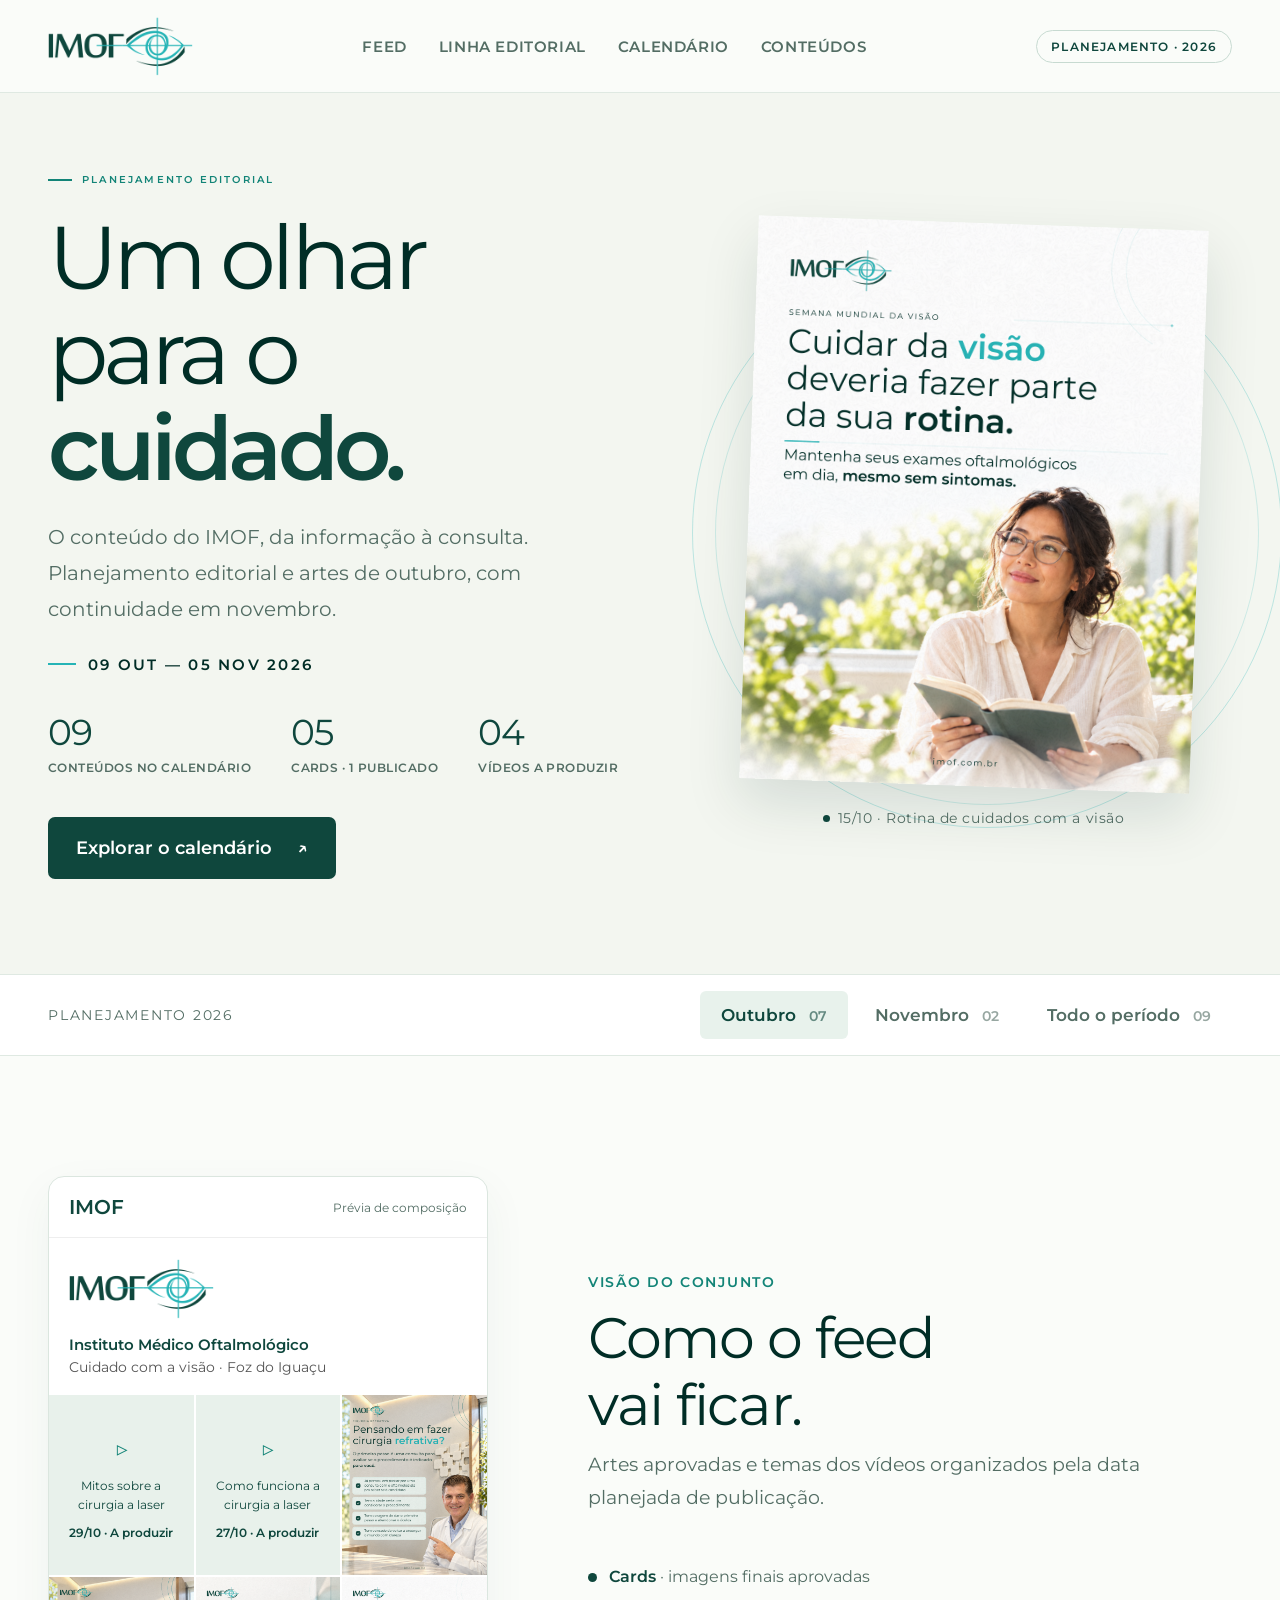
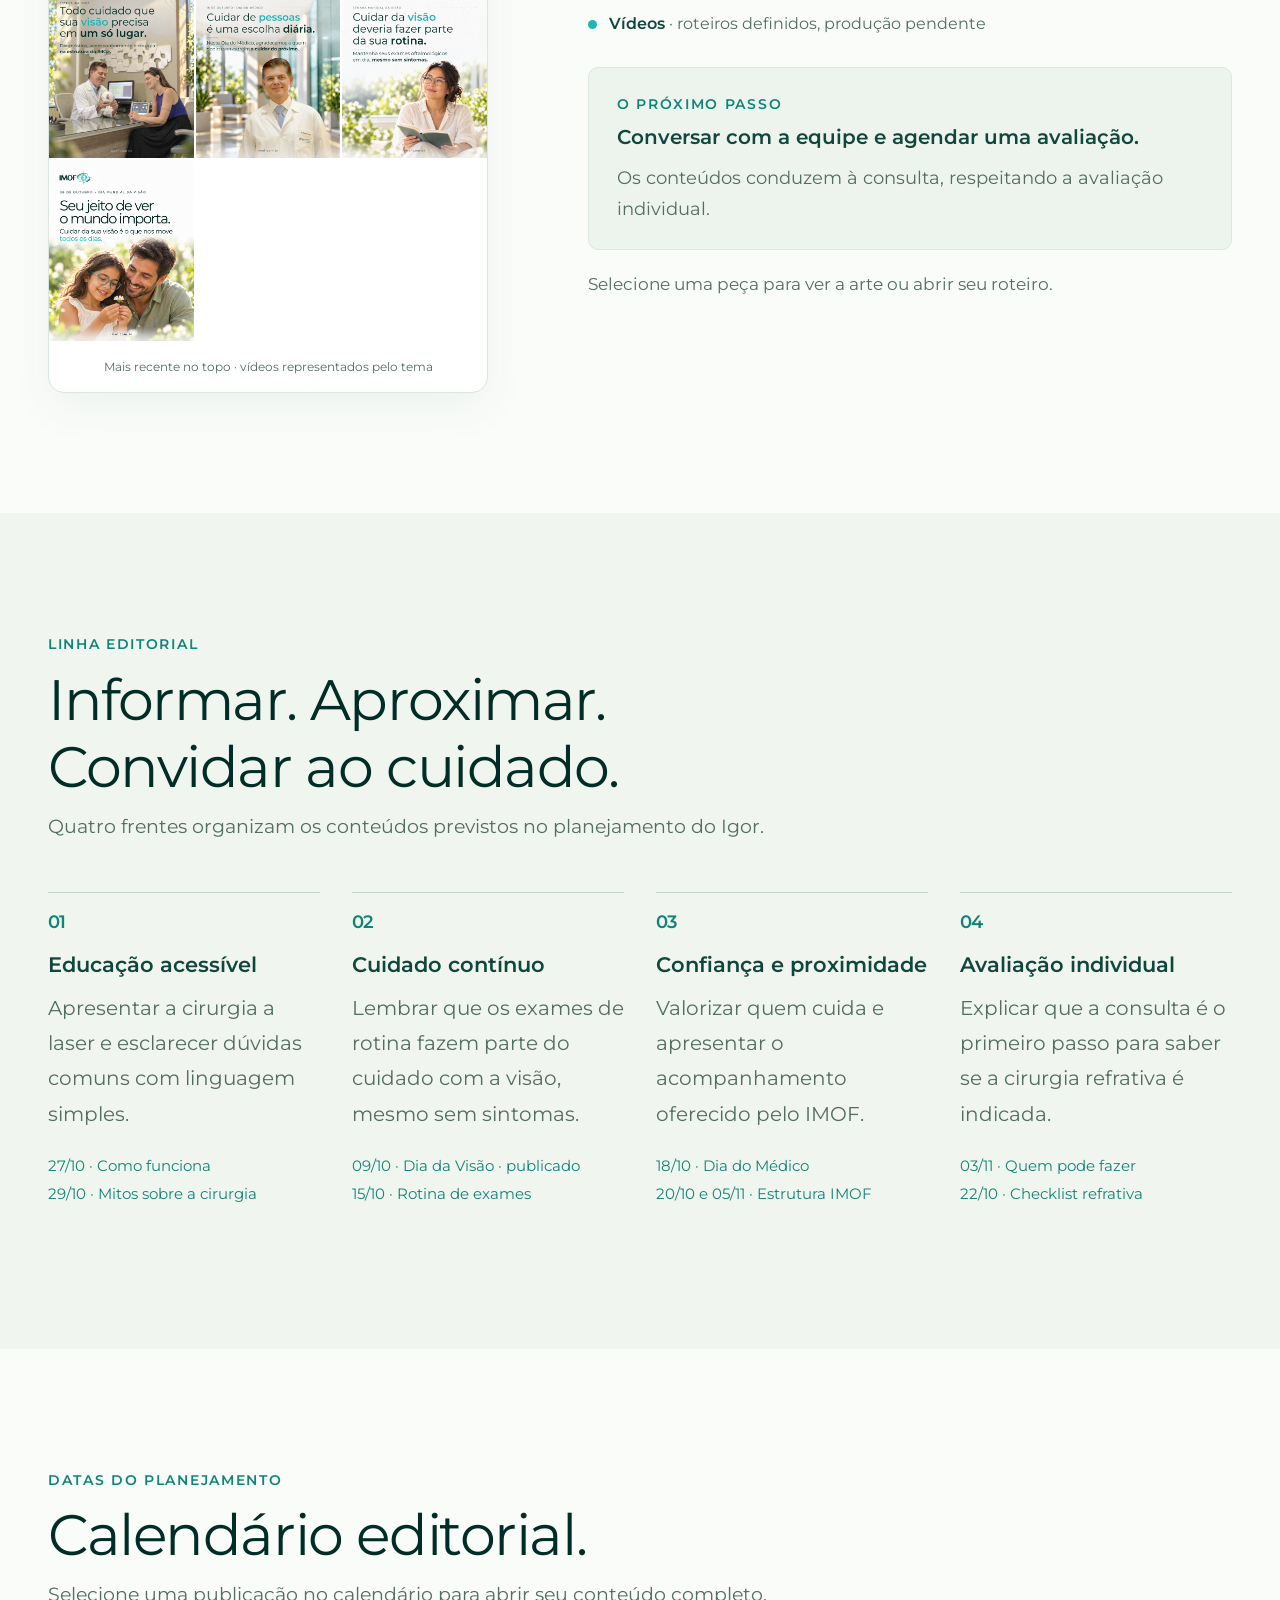
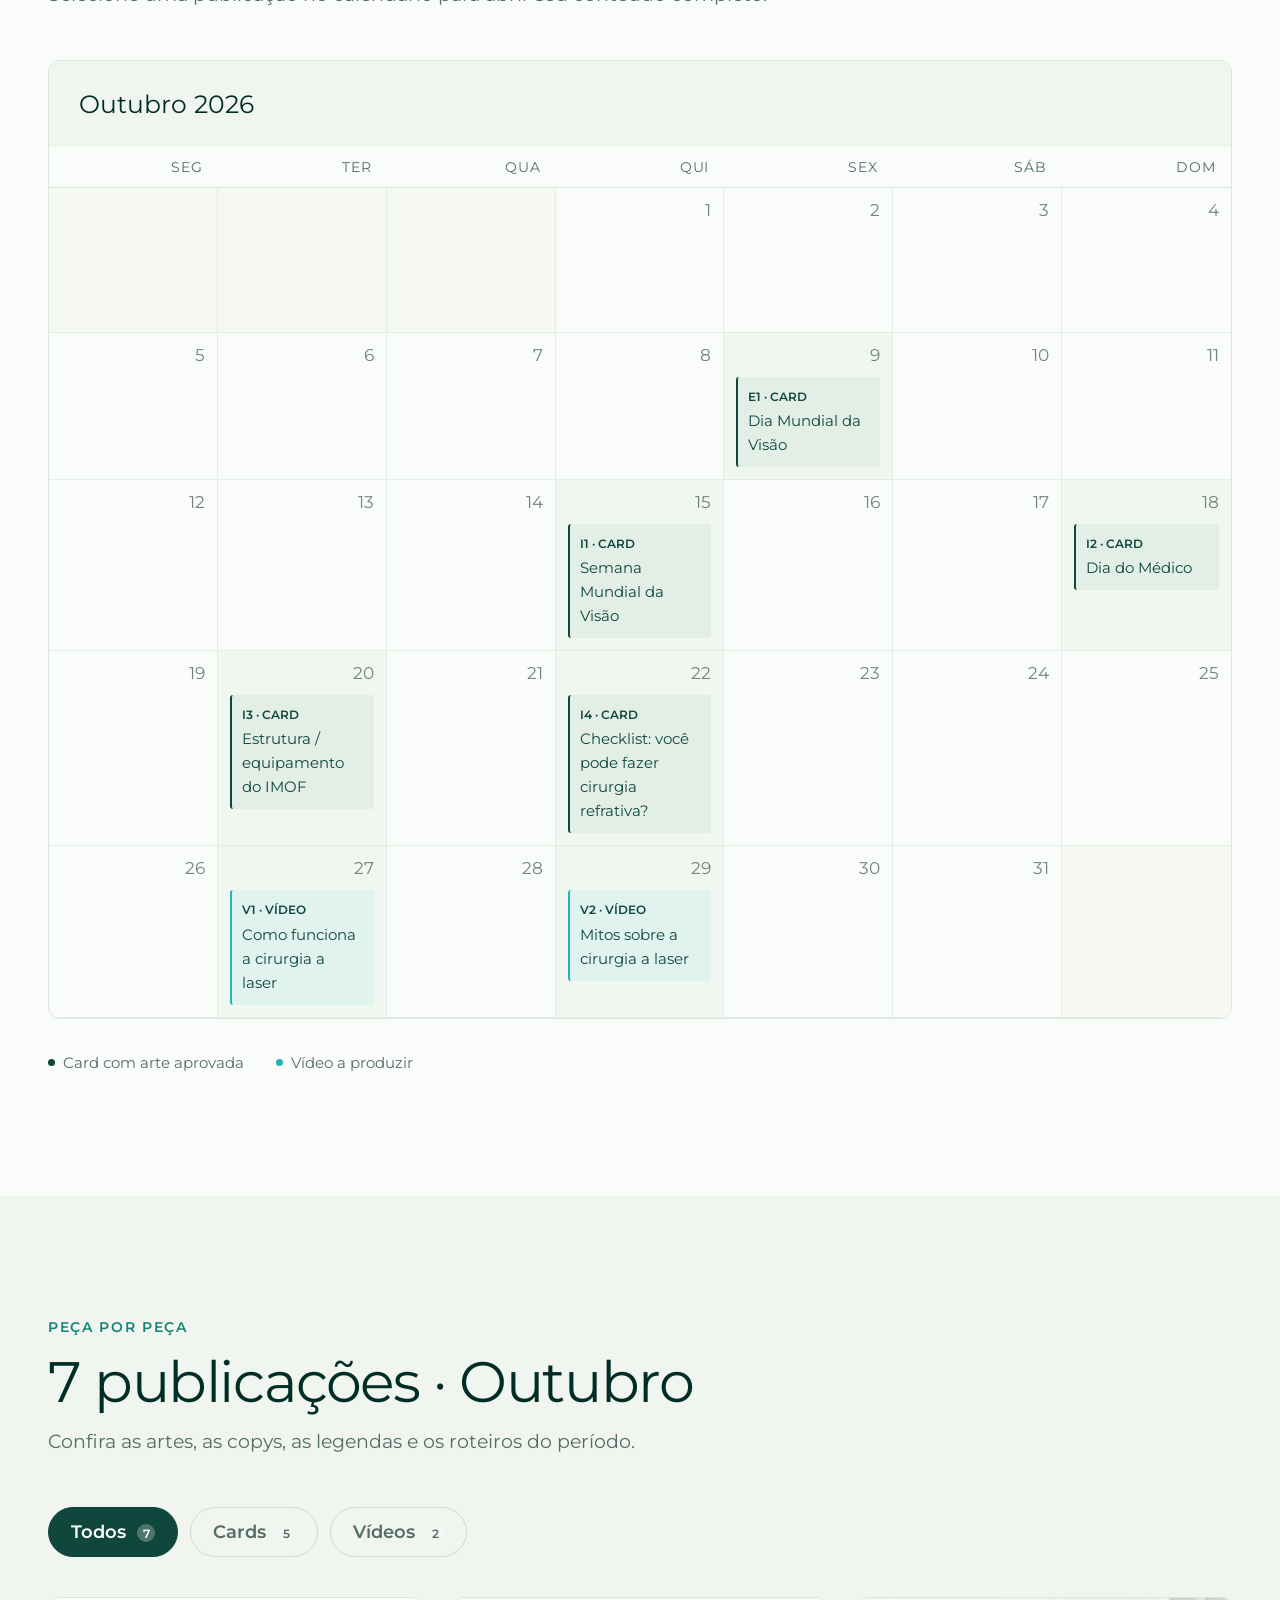
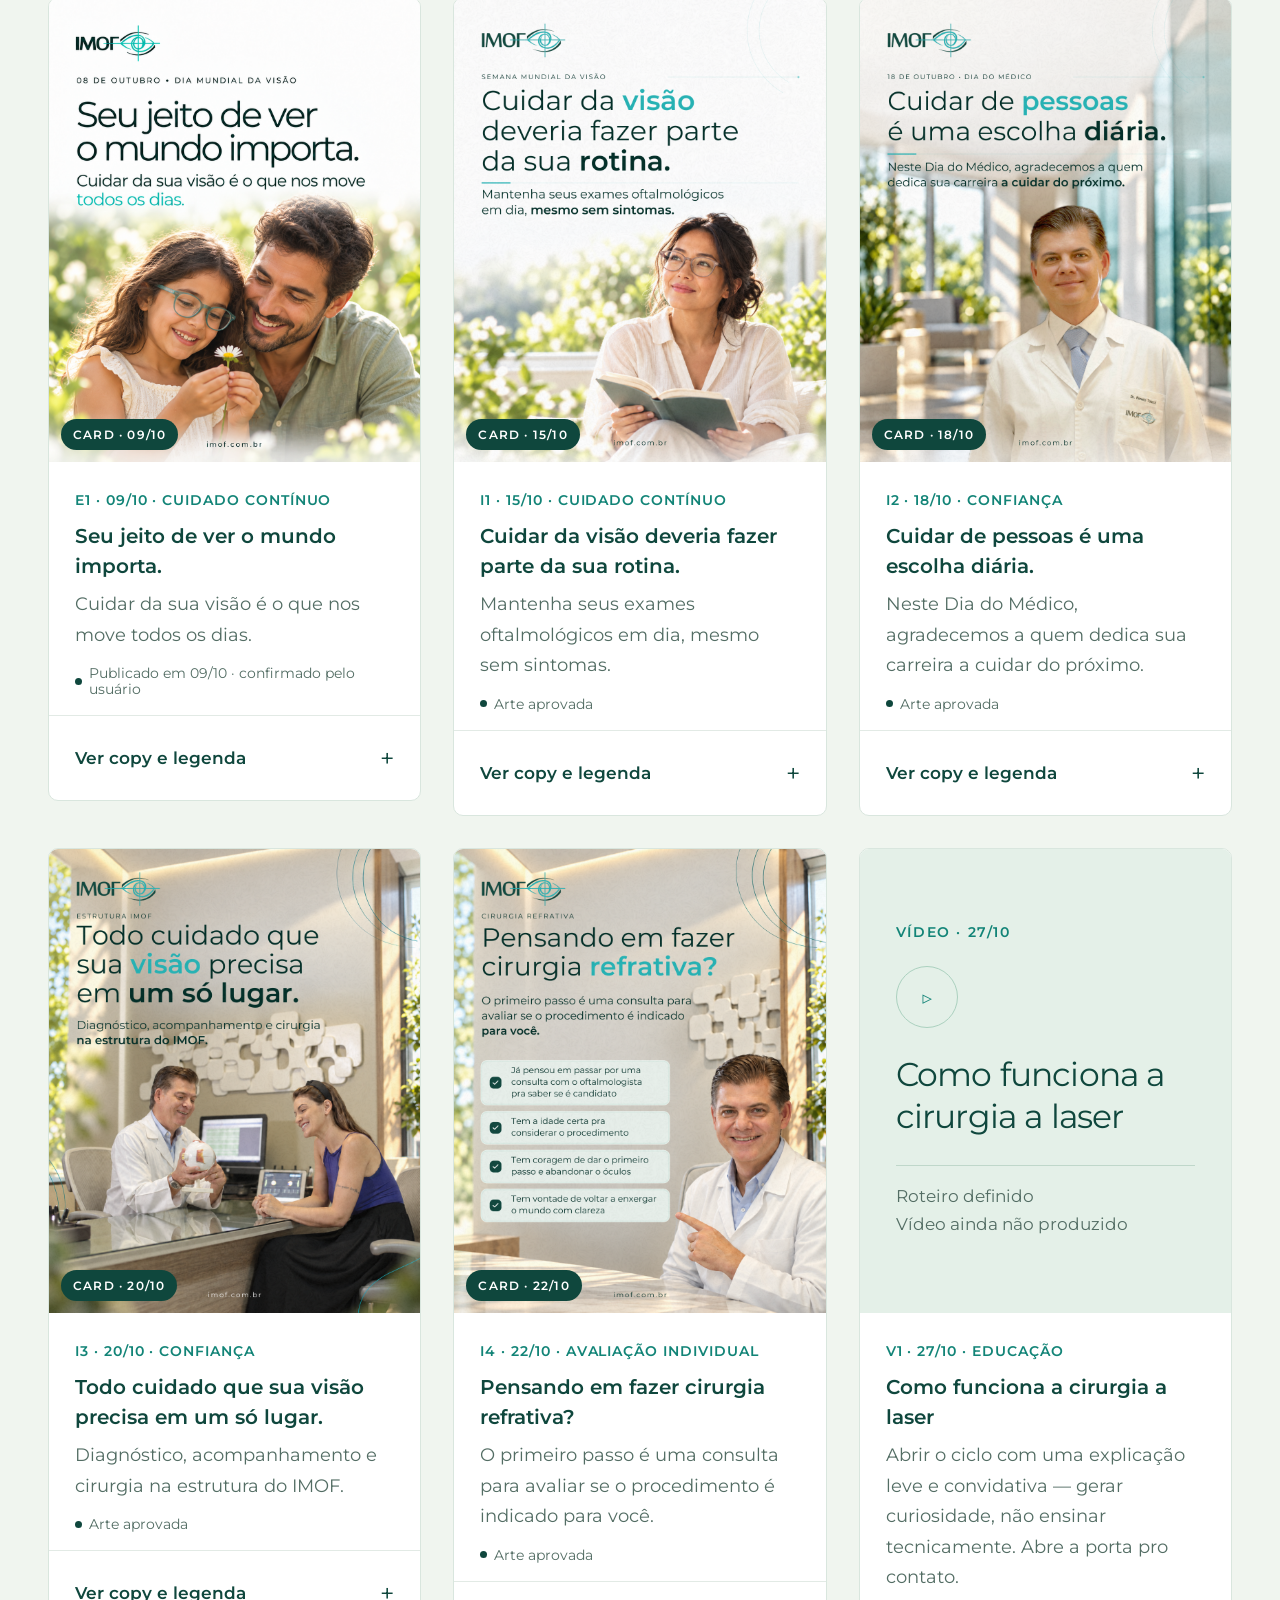
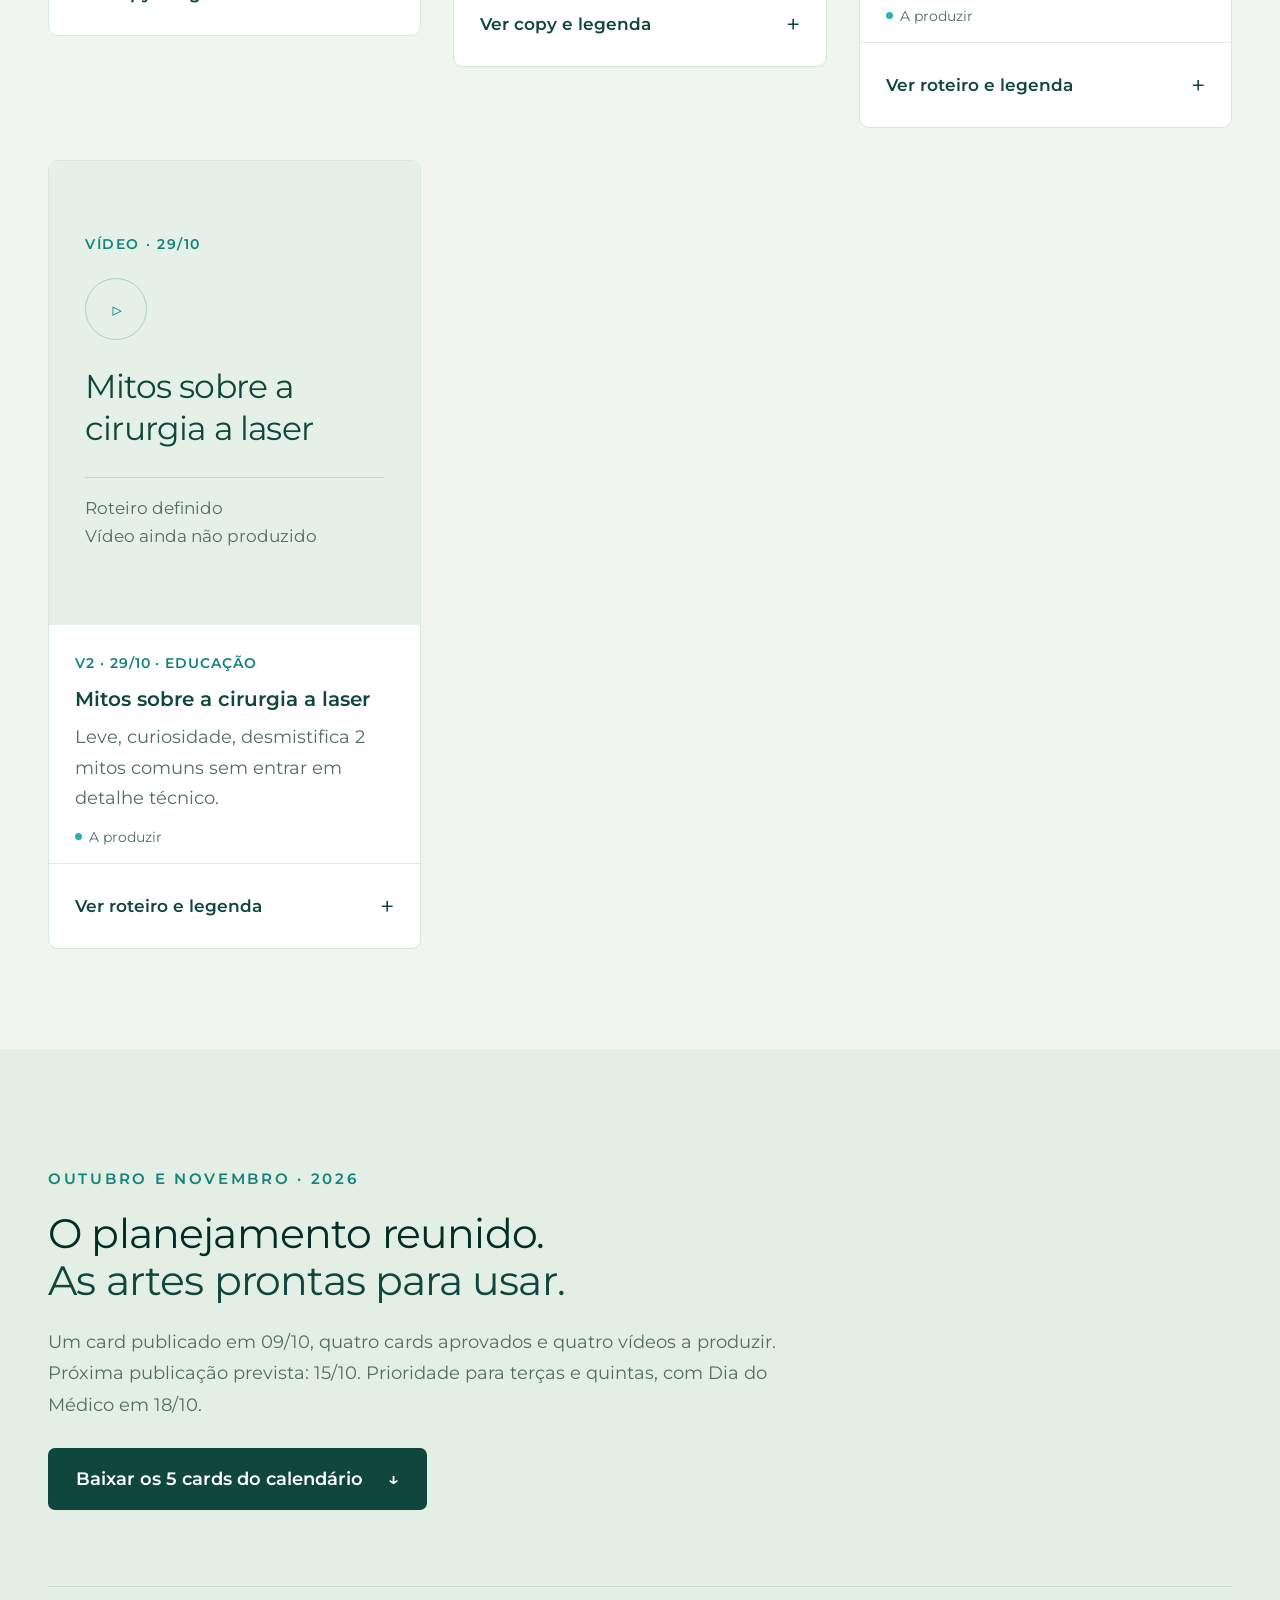
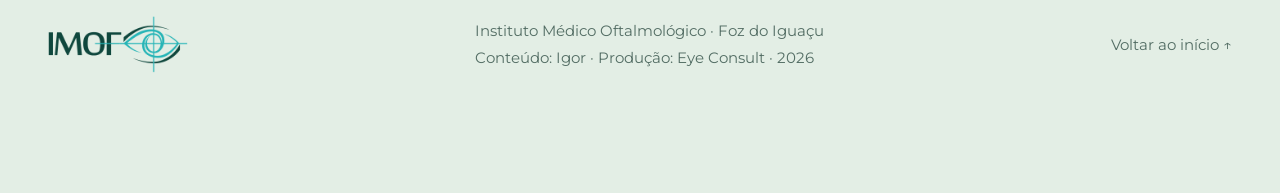
==== commit e39249e6: "Reorganiza calendário: cards primeiro, terças e quintas, Dia da Visão publicado em 09/10" ====
--- a/calendario-editorial/outubro-2026/index.html
+++ b/calendario-editorial/outubro-2026/index.html
@@ -1,17 +1,17 @@
 <!doctype html>
 <html lang="pt-BR">
-<head><meta charset="utf-8"><meta name="viewport" content="width=device-width,initial-scale=1"><meta name="theme-color" content="#0F473D"><meta name="description" content="Planejamento editorial IMOF: calendário, artes aprovadas, legendas e roteiros. Outubro e novembro de 2026."><title>IMOF · Calendário editorial · Outubro 2026</title><link rel="icon" href="assets/logo-imof.png"><link rel="stylesheet" href="assets/template.css"><link rel="stylesheet" href="assets/imof.css?v=4"><script src="assets/conteudos.js?v=4" defer></script><script src="assets/app.js?v=4" defer></script></head>
+<head><meta charset="utf-8"><meta name="viewport" content="width=device-width,initial-scale=1"><meta name="theme-color" content="#0F473D"><meta name="description" content="Planejamento editorial IMOF: calendário, artes aprovadas, legendas e roteiros. Outubro e novembro de 2026."><title>IMOF · Calendário editorial · Outubro 2026</title><link rel="icon" href="assets/logo-imof.png"><link rel="stylesheet" href="assets/template.css"><link rel="stylesheet" href="assets/imof.css?v=5"><script src="assets/conteudos.js?v=5" defer></script><script src="assets/app.js?v=5" defer></script></head>
 <body>
 <a class="skip" href="#conteudos">Ir para conteúdos</a>
 <nav class="nav" aria-label="Navegação principal"><a href="#hero" aria-label="IMOF, início"><img src="assets/logo-imof.png" alt="IMOF"></a><div class="nav-links" id="menu"><a href="#feed">Feed</a><a href="#estrategia">Linha editorial</a><a href="#calendario">Calendário</a><a href="#conteudos">Conteúdos</a></div><span class="nav-tag">Planejamento · 2026</span><button class="nav-burger" aria-label="Abrir menu" aria-expanded="false" aria-controls="menu"><span></span><span></span><span></span></button></nav>
 <main>
-<section id="hero"><div class="container hero-grid"><div class="hero-copy"><span class="eyebrow">PLANEJAMENTO EDITORIAL</span><h1>Um olhar<br>para o <em>cuidado.</em></h1><p class="sub">O conteúdo do IMOF, da informação à consulta. Planejamento editorial e artes de outubro, com continuidade em novembro.</p><div class="period"><span class="period-line"></span>12 OUT — 04 NOV 2026</div><div class="meta"><div class="meta-item"><span>08</span><span>Conteúdos previstos</span></div><div class="meta-item"><span>04</span><span>Artes aprovadas</span></div><div class="meta-item"><span>04</span><span>Vídeos a produzir</span></div></div><a class="cta-final" href="#calendario">Explorar o calendário <span aria-hidden="true">↗</span></a></div><div class="hero-art"><div class="orb" aria-hidden="true"></div><button class="hero-preview" data-lightbox="I1" aria-label="Ampliar arte sobre cuidados com a visão"><img src="assets/2026-10-14_I1_final.png" alt="Card aprovado: Cuidar da visão deveria fazer parte da sua rotina." width="1080" height="1350"></button><span class="art-caption"><span class="status-dot"></span>14/10 · Rotina de cuidados com a visão</span></div></div></section>
-<div class="month-bar"><div class="container month-inner"><span class="month-label">PLANEJAMENTO 2026</span><div class="month-options" role="group" aria-label="Escolher período"><button class="active" data-month="10" aria-pressed="true">Outubro <span>06</span></button><button data-month="11" aria-pressed="false">Novembro <span>02</span></button><button data-month="all" aria-pressed="false">Todo o período <span>08</span></button></div></div></div>
+<section id="hero"><div class="container hero-grid"><div class="hero-copy"><span class="eyebrow">PLANEJAMENTO EDITORIAL</span><h1>Um olhar<br>para o <em>cuidado.</em></h1><p class="sub">O conteúdo do IMOF, da informação à consulta. Planejamento editorial e artes de outubro, com continuidade em novembro.</p><div class="period"><span class="period-line"></span>09 OUT — 05 NOV 2026</div><div class="meta"><div class="meta-item"><span>09</span><span>Conteúdos no calendário</span></div><div class="meta-item"><span>05</span><span>Cards · 1 publicado</span></div><div class="meta-item"><span>04</span><span>Vídeos a produzir</span></div></div><a class="cta-final" href="#calendario">Explorar o calendário <span aria-hidden="true">↗</span></a></div><div class="hero-art"><div class="orb" aria-hidden="true"></div><button class="hero-preview" data-lightbox="I1" aria-label="Ampliar arte sobre cuidados com a visão"><img src="assets/2026-10-15_I1_final.png" alt="Card aprovado: Cuidar da visão deveria fazer parte da sua rotina." width="1080" height="1350"></button><span class="art-caption"><span class="status-dot"></span>15/10 · Rotina de cuidados com a visão</span></div></div></section>
+<div class="month-bar"><div class="container month-inner"><span class="month-label">PLANEJAMENTO 2026</span><div class="month-options" role="group" aria-label="Escolher período"><button class="active" data-month="10" aria-pressed="true">Outubro <span>07</span></button><button data-month="11" aria-pressed="false">Novembro <span>02</span></button><button data-month="all" aria-pressed="false">Todo o período <span>09</span></button></div></div></div>
 <section id="feed"><div class="container"><div class="phone"><div class="phone-hd"><span class="uname">IMOF</span><span class="preview-label">Prévia de composição</span></div><div class="phone-bio"><img src="assets/logo-imof.png" alt="IMOF" width="115"><div class="nm">Instituto Médico Oftalmológico</div><div class="sp">Cuidado com a visão · Foz do Iguaçu</div></div><div class="pgrid" id="feed-grid"></div><div class="phone-note">Mais recente no topo · vídeos representados pelo tema</div></div><div class="feed-side"><div class="section-head"><span class="label">Visão do conjunto</span><h2>Como o feed<br>vai ficar.</h2><p>Artes aprovadas e temas dos vídeos organizados pela data planejada de publicação.</p></div><div class="feed-legend"><div class="fl-item"><span class="fl-dot" style="background:#0F473D"></span><span><strong>Cards</strong> · imagens finais aprovadas</span></div><div class="fl-item"><span class="fl-dot" style="background:#25B4B6"></span><span><strong>Vídeos</strong> · roteiros definidos, produção pendente</span></div></div><div class="cta-box"><div class="lbl">O próximo passo</div><strong>Conversar com a equipe e agendar uma avaliação.</strong><small>Os conteúdos conduzem à consulta, respeitando a avaliação individual.</small></div><p class="feed-help">Selecione uma peça para ver a arte ou abrir seu roteiro.</p></div></div></section>
-<section id="estrategia"><div class="container"><div class="section-head"><span class="label">Linha editorial</span><h2>Informar. Aproximar.<br>Convidar ao cuidado.</h2><p>Quatro frentes organizam os conteúdos previstos no planejamento do Igor.</p></div><div class="pillars"><article class="pillar"><div class="p-num">01</div><h3>Educação acessível</h3><p class="desc">Apresentar a cirurgia a laser e esclarecer dúvidas comuns com linguagem simples.</p><span class="pillar-ref">12/10 · Como funciona<br>21/10 · Mitos sobre a cirurgia</span></article><article class="pillar"><div class="p-num">02</div><h3>Cuidado contínuo</h3><p class="desc">Lembrar que os exames de rotina fazem parte do cuidado com a visão, mesmo sem sintomas.</p><span class="pillar-ref">14/10 · Semana Mundial da Visão</span></article><article class="pillar"><div class="p-num">03</div><h3>Confiança e proximidade</h3><p class="desc">Valorizar quem cuida e apresentar o acompanhamento oferecido pelo IMOF.</p><span class="pillar-ref">18/10 · Dia do Médico<br>26/10 e 02/11 · Estrutura IMOF</span></article><article class="pillar"><div class="p-num">04</div><h3>Avaliação individual</h3><p class="desc">Explicar que a consulta é o primeiro passo para saber se a cirurgia refrativa é indicada.</p><span class="pillar-ref">28/10 · Quem pode fazer<br>04/11 · Checklist refrativa</span></article></div></div></section>
+<section id="estrategia"><div class="container"><div class="section-head"><span class="label">Linha editorial</span><h2>Informar. Aproximar.<br>Convidar ao cuidado.</h2><p>Quatro frentes organizam os conteúdos previstos no planejamento do Igor.</p></div><div class="pillars"><article class="pillar"><div class="p-num">01</div><h3>Educação acessível</h3><p class="desc">Apresentar a cirurgia a laser e esclarecer dúvidas comuns com linguagem simples.</p><span class="pillar-ref">27/10 · Como funciona<br>29/10 · Mitos sobre a cirurgia</span></article><article class="pillar"><div class="p-num">02</div><h3>Cuidado contínuo</h3><p class="desc">Lembrar que os exames de rotina fazem parte do cuidado com a visão, mesmo sem sintomas.</p><span class="pillar-ref">09/10 · Dia da Visão · publicado<br>15/10 · Rotina de exames</span></article><article class="pillar"><div class="p-num">03</div><h3>Confiança e proximidade</h3><p class="desc">Valorizar quem cuida e apresentar o acompanhamento oferecido pelo IMOF.</p><span class="pillar-ref">18/10 · Dia do Médico<br>20/10 e 05/11 · Estrutura IMOF</span></article><article class="pillar"><div class="p-num">04</div><h3>Avaliação individual</h3><p class="desc">Explicar que a consulta é o primeiro passo para saber se a cirurgia refrativa é indicada.</p><span class="pillar-ref">03/11 · Quem pode fazer<br>22/10 · Checklist refrativa</span></article></div></div></section>
 <section id="calendario"><div class="container"><div class="section-head"><span class="label">Datas do planejamento</span><h2>Calendário editorial.</h2><p>Selecione uma publicação no calendário para abrir seu conteúdo completo.</p></div><div id="calendar-grid"></div><div class="calendar-legend"><span><i class="status-dot"></i>Card com arte aprovada</span><span><i class="video-dot"></i>Vídeo a produzir</span></div></div></section>
-<section id="conteudos"><div class="container"><div class="section-head"><span class="label">Peça por peça</span><h2 id="content-heading">6 publicações · Outubro</h2><p>Confira as artes, as copys, as legendas e os roteiros do período.</p></div><div class="filter-bar" role="group" aria-label="Filtrar por formato"><button class="filter-btn active" data-format="todos" aria-pressed="true">Todos <span class="filter-count" id="count-all">6</span></button><button class="filter-btn" data-format="card" aria-pressed="false">Cards <span class="filter-count" id="count-card">3</span></button><button class="filter-btn" data-format="reel" aria-pressed="false">Vídeos <span class="filter-count" id="count-reel">3</span></button></div><div class="posts-grid" id="post-grid"></div></div></section>
-<section id="resumo"><div class="container"><span class="eyebrow">OUTUBRO E NOVEMBRO · 2026</span><h2 class="closing">O planejamento reunido.<br><em>As artes prontas para usar.</em></h2><p class="summary-text">Quatro cards aprovados e quatro vídeos com roteiro definido. As datas do calendário são as previstas no planejamento.</p><a class="cta-final" href="assets/posts-imof-aprovados.zip" download>Baixar os 4 cards aprovados <span aria-hidden="true">↓</span></a><div class="foot"><img src="assets/logo-imof.png" alt="IMOF"><p>Instituto Médico Oftalmológico · Foz do Iguaçu<br>Conteúdo: Igor · Produção: Eye Consult · 2026</p><a href="#hero">Voltar ao início ↑</a></div></div></section>
+<section id="conteudos"><div class="container"><div class="section-head"><span class="label">Peça por peça</span><h2 id="content-heading">7 publicações · Outubro</h2><p>Confira as artes, as copys, as legendas e os roteiros do período.</p></div><div class="filter-bar" role="group" aria-label="Filtrar por formato"><button class="filter-btn active" data-format="todos" aria-pressed="true">Todos <span class="filter-count" id="count-all">7</span></button><button class="filter-btn" data-format="card" aria-pressed="false">Cards <span class="filter-count" id="count-card">5</span></button><button class="filter-btn" data-format="reel" aria-pressed="false">Vídeos <span class="filter-count" id="count-reel">2</span></button></div><div class="posts-grid" id="post-grid"></div></div></section>
+<section id="resumo"><div class="container"><span class="eyebrow">OUTUBRO E NOVEMBRO · 2026</span><h2 class="closing">O planejamento reunido.<br><em>As artes prontas para usar.</em></h2><p class="summary-text">Um card publicado em 09/10, quatro cards aprovados e quatro vídeos a produzir. Próxima publicação prevista: 15/10. Prioridade para terças e quintas, com Dia do Médico em 18/10.</p><a class="cta-final" href="assets/posts-imof-aprovados.zip" download>Baixar os 5 cards do calendário <span aria-hidden="true">↓</span></a><div class="foot"><img src="assets/logo-imof.png" alt="IMOF"><p>Instituto Médico Oftalmológico · Foz do Iguaçu<br>Conteúdo: Igor · Produção: Eye Consult · 2026</p><a href="#hero">Voltar ao início ↑</a></div></div></section>
 </main>
 <dialog id="lightbox" aria-label="Arte ampliada"><div class="dialog-head"><span id="lightbox-title"></span><button id="close-lightbox" aria-label="Fechar imagem">✕</button></div><img id="lightbox-image" alt=""><a id="lightbox-download" download>Baixar arte ↓</a></dialog><div id="toast" role="status" aria-live="polite"></div><noscript><p>Ative o JavaScript para explorar o calendário. <a href="assets/posts-imof-aprovados.zip">Baixar cards aprovados.</a></p></noscript>
 </body></html>
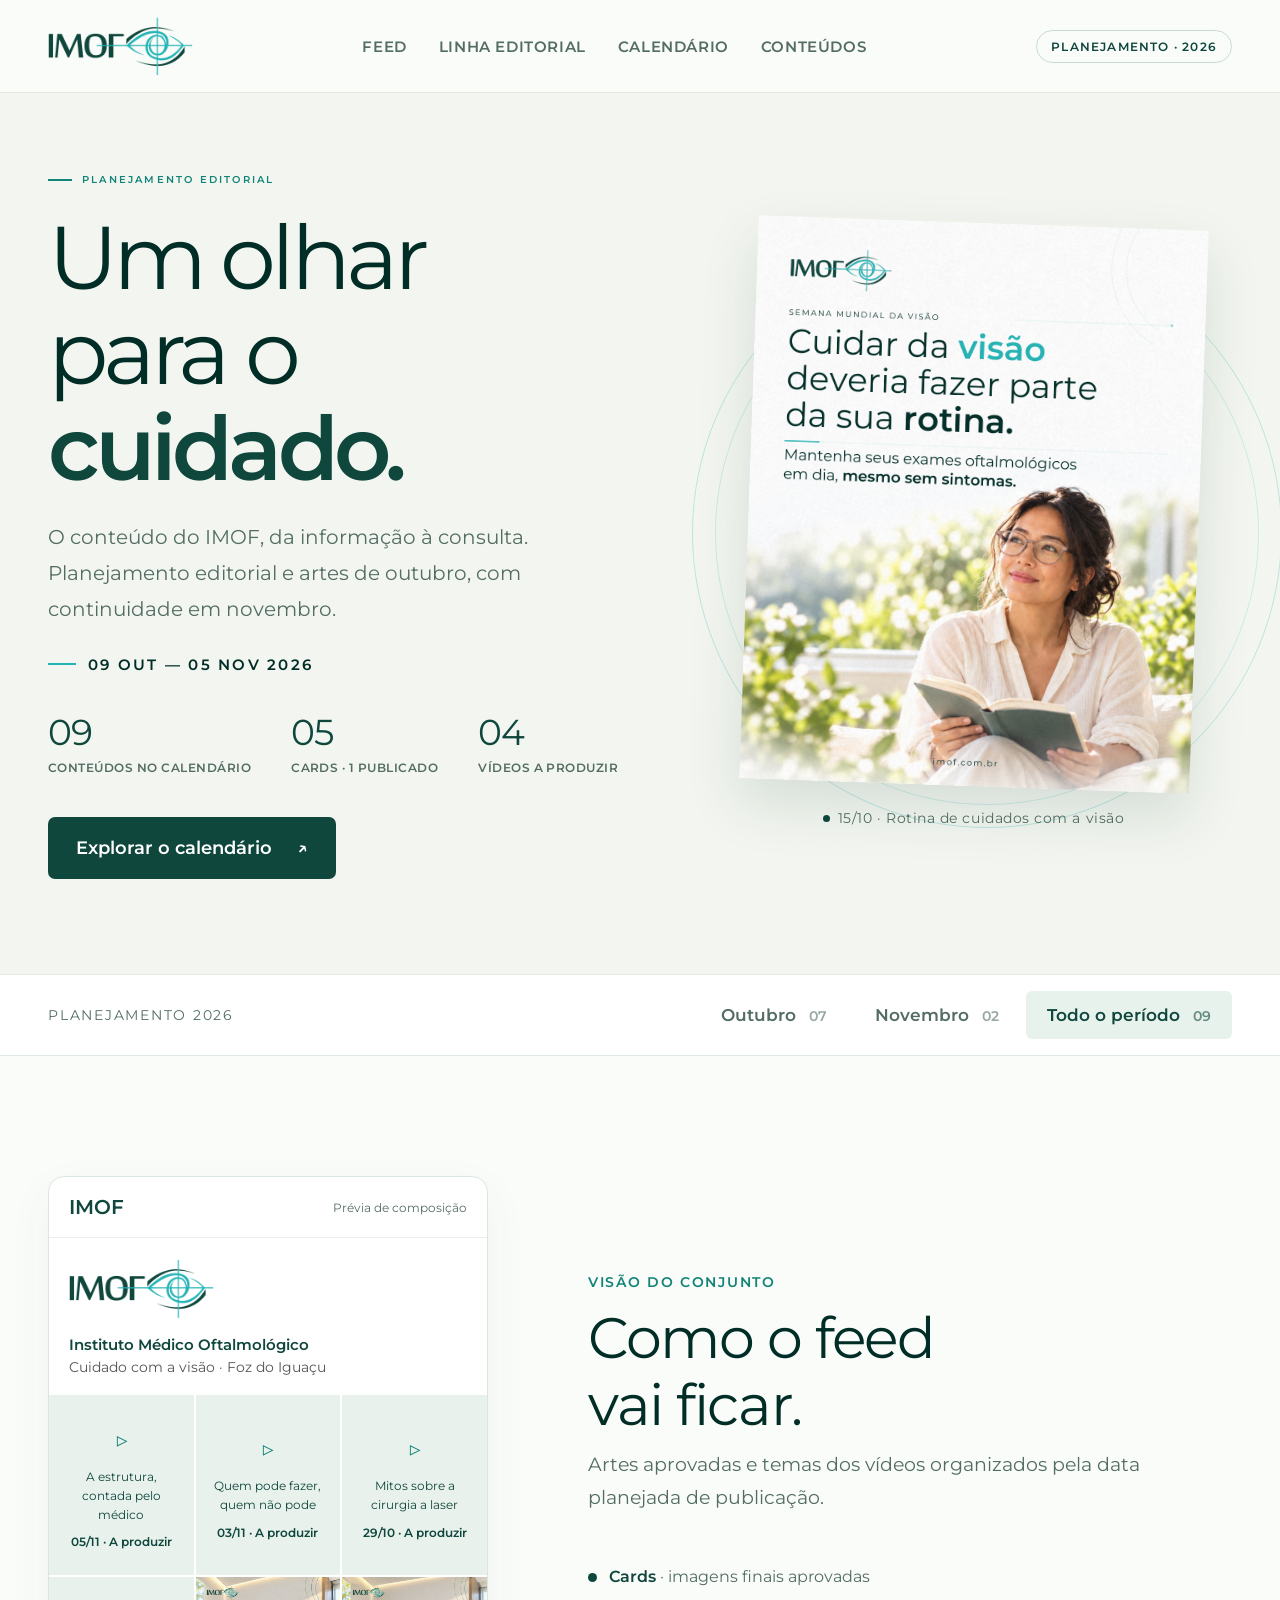
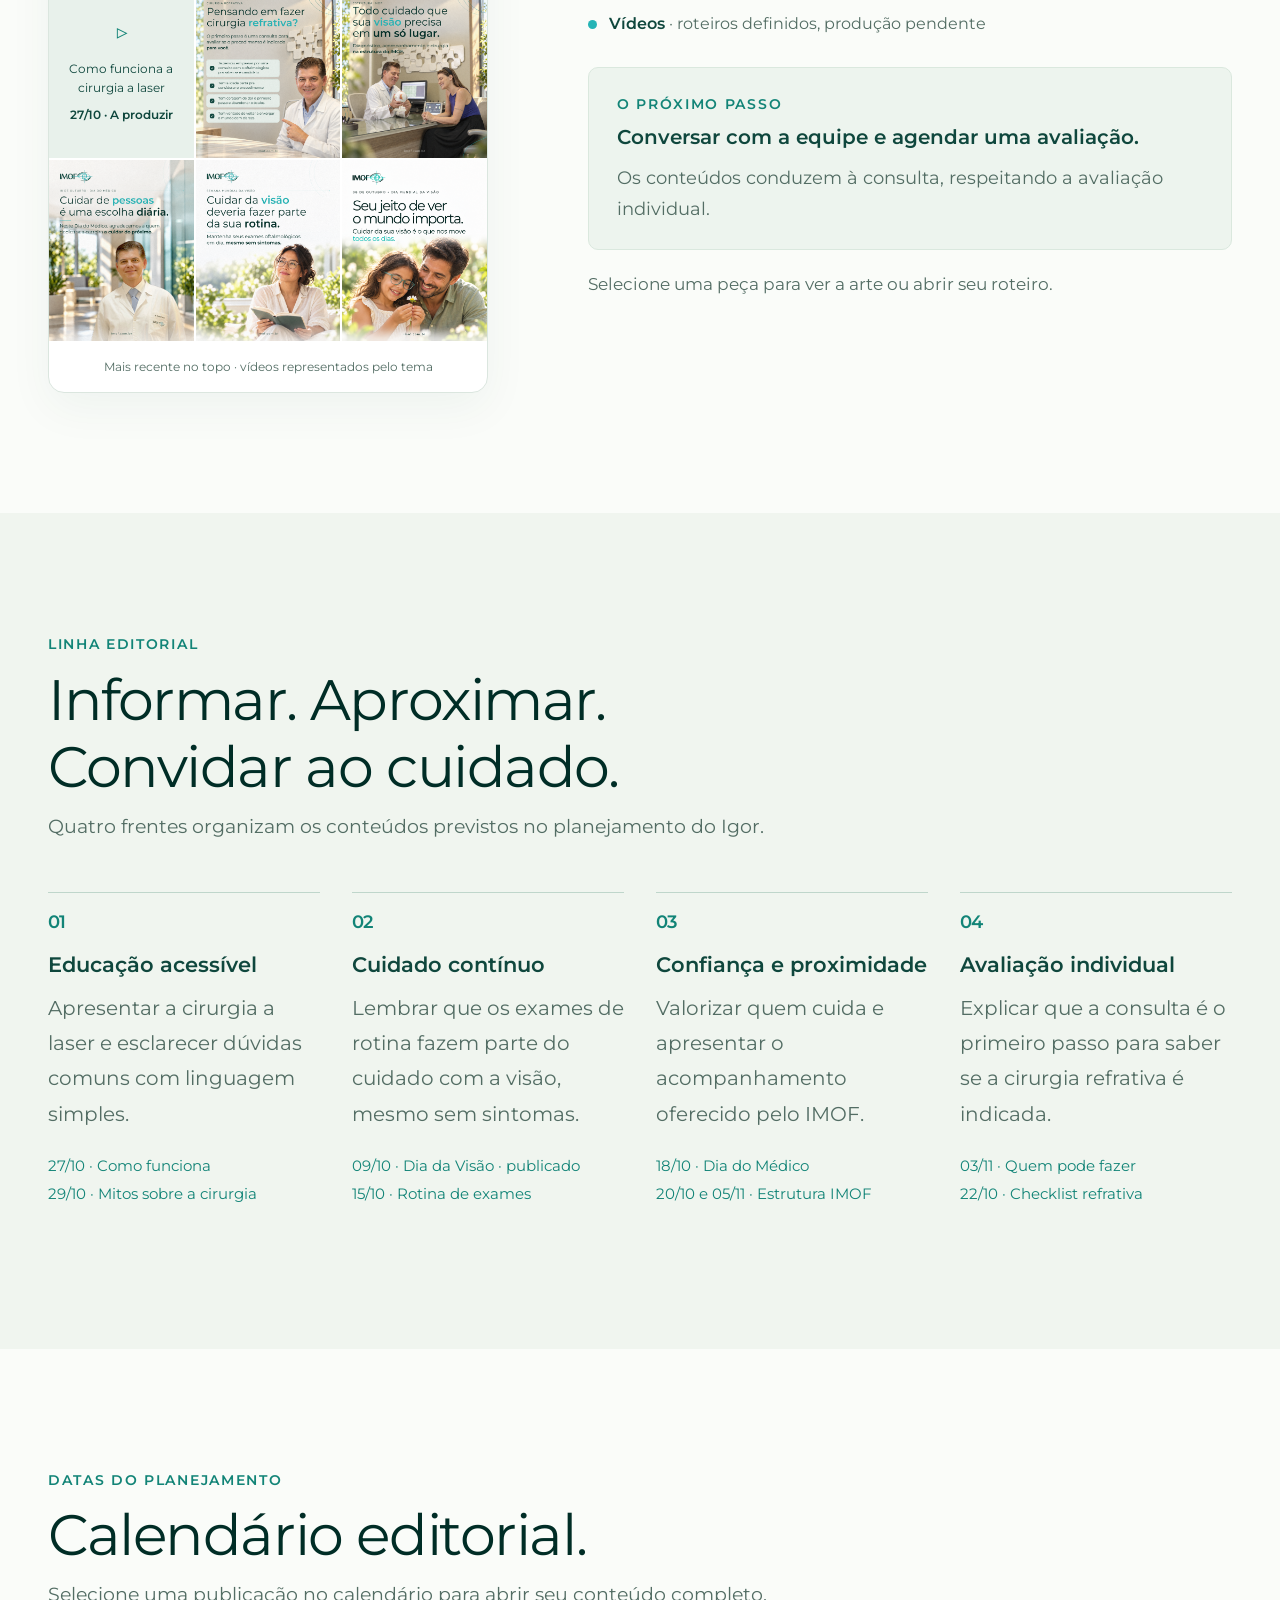
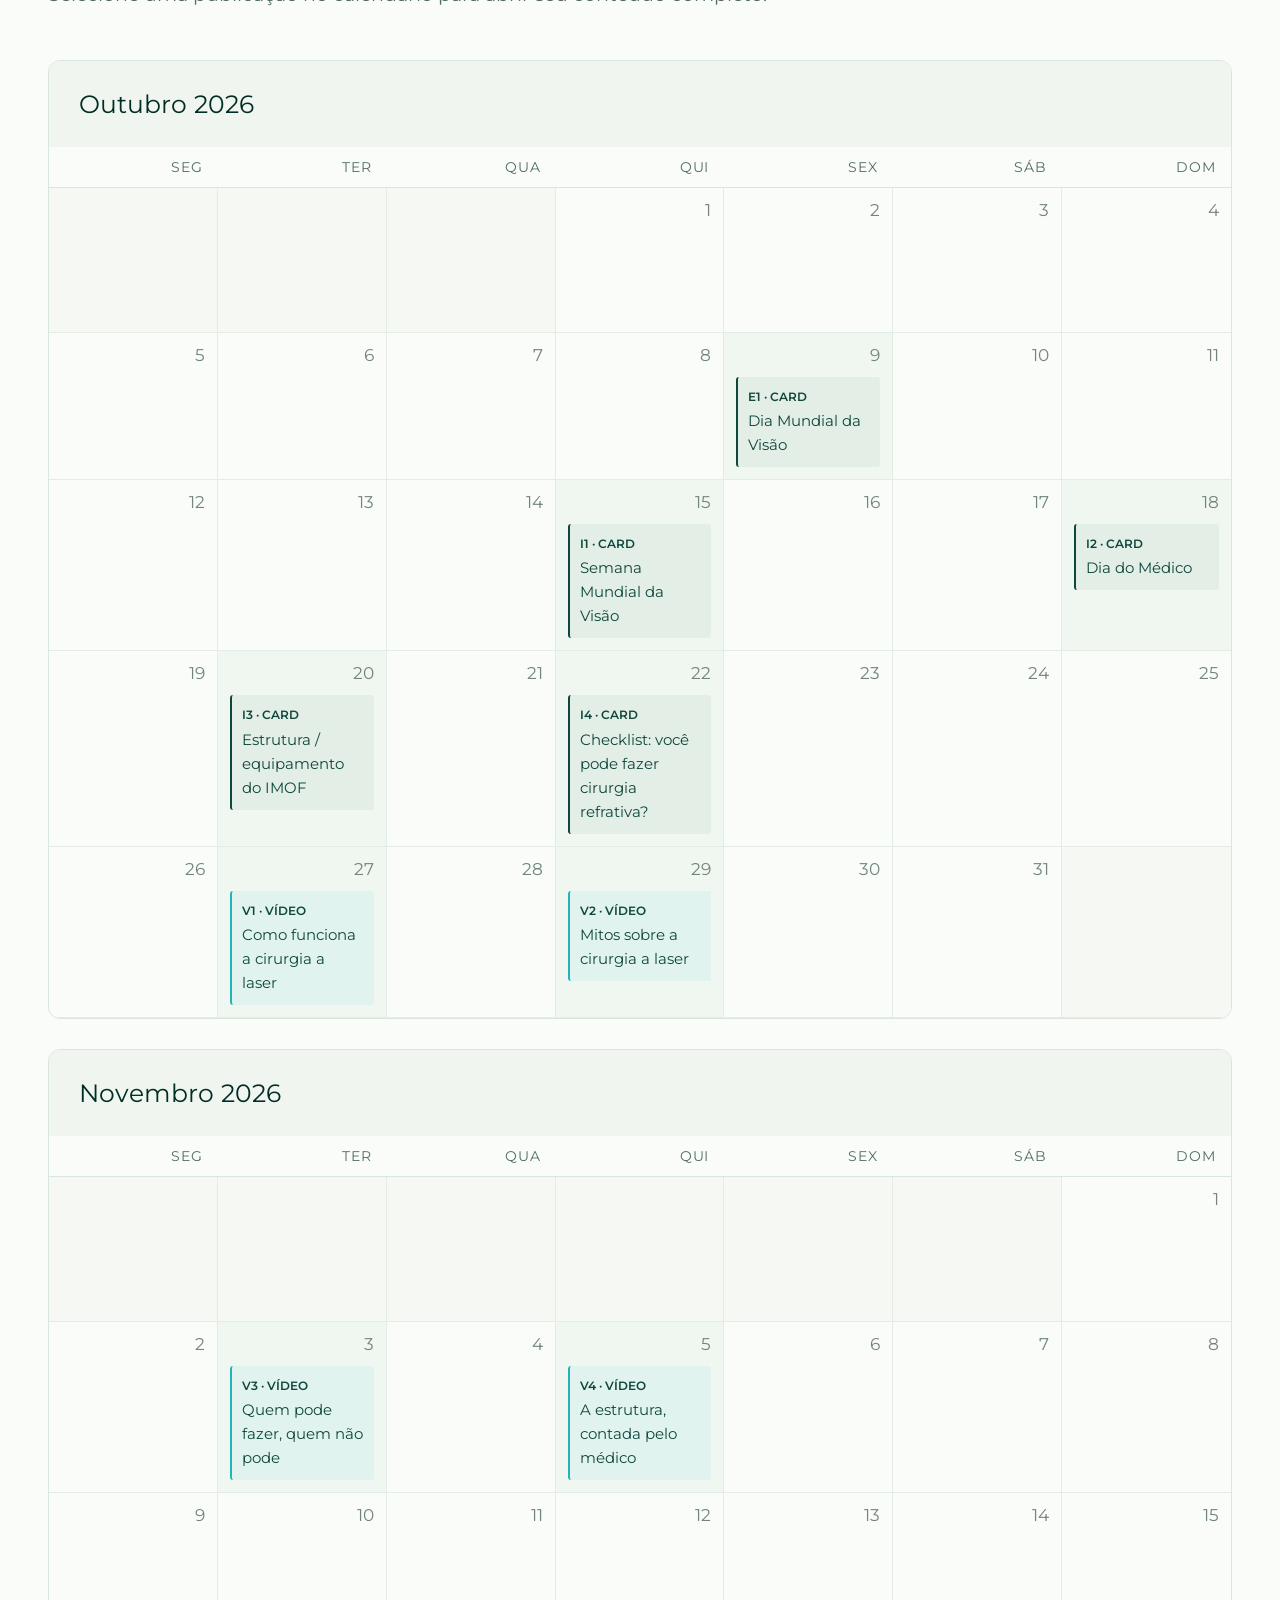
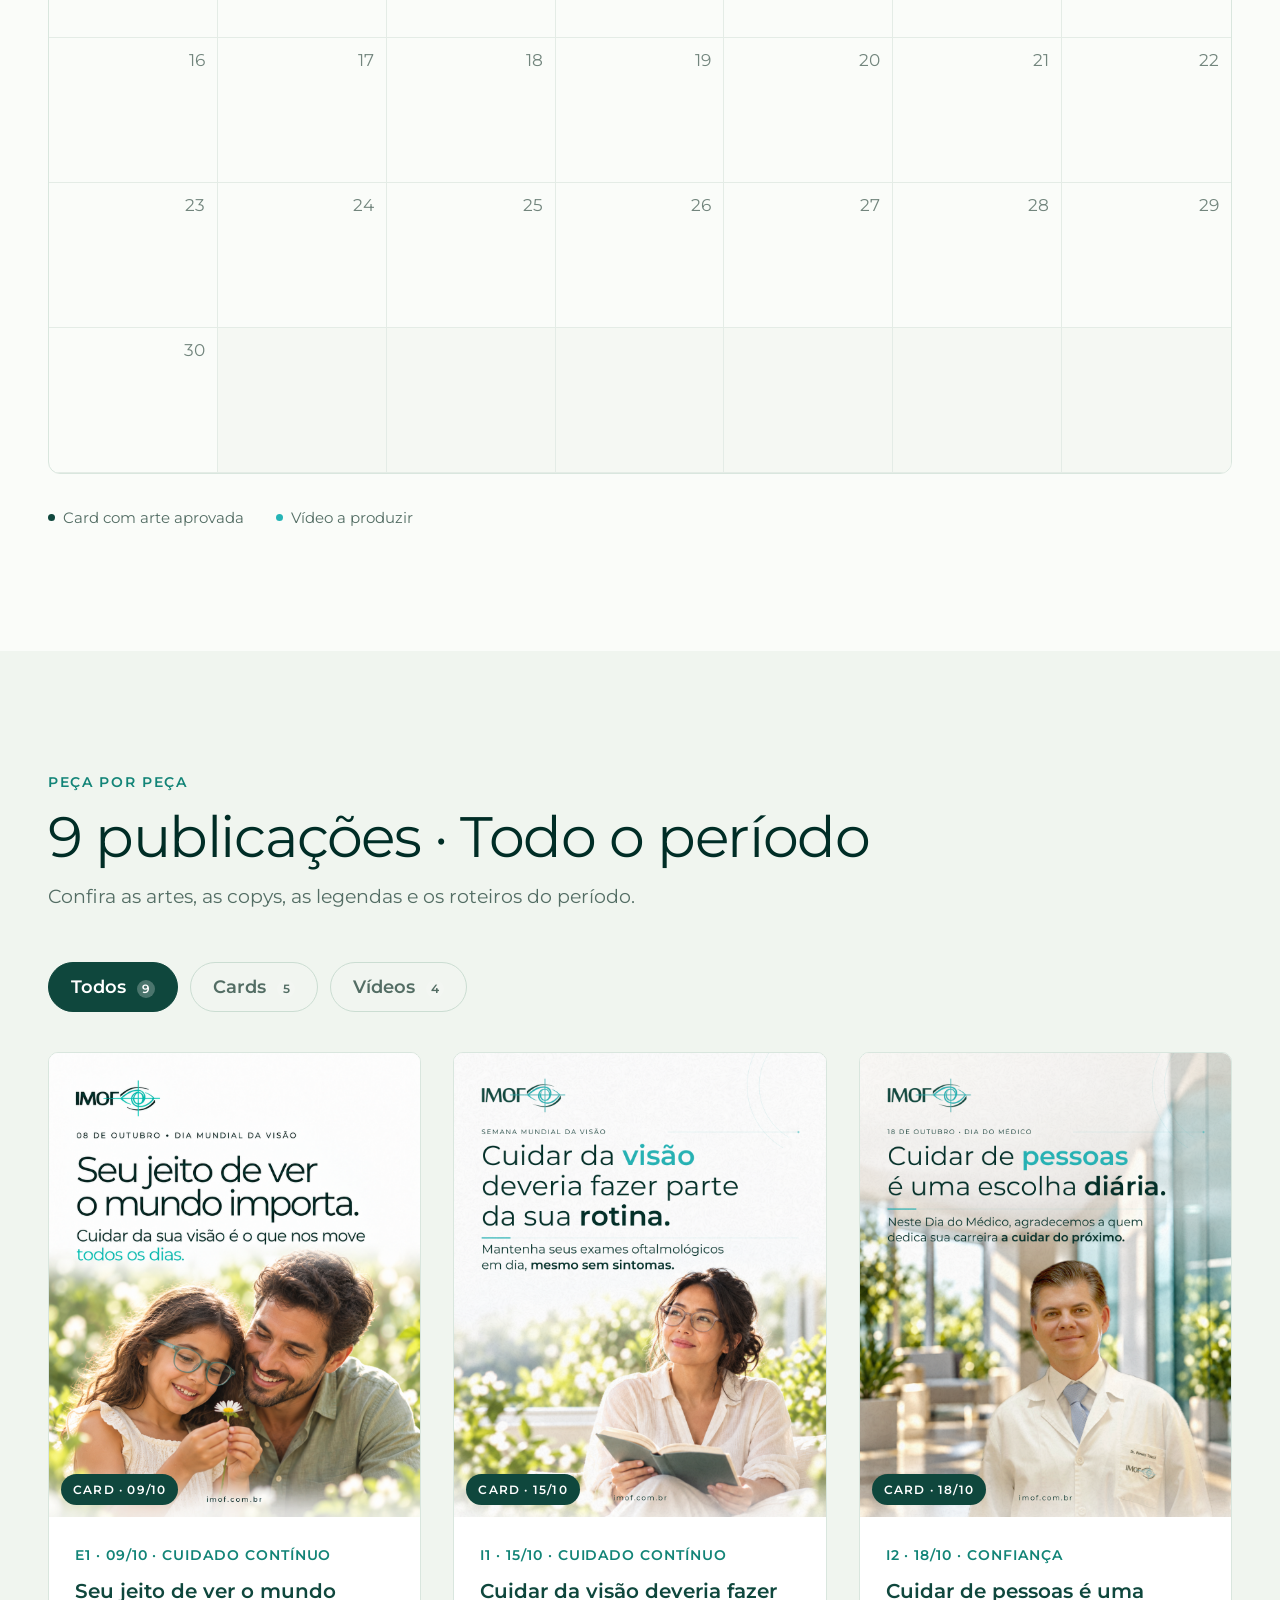
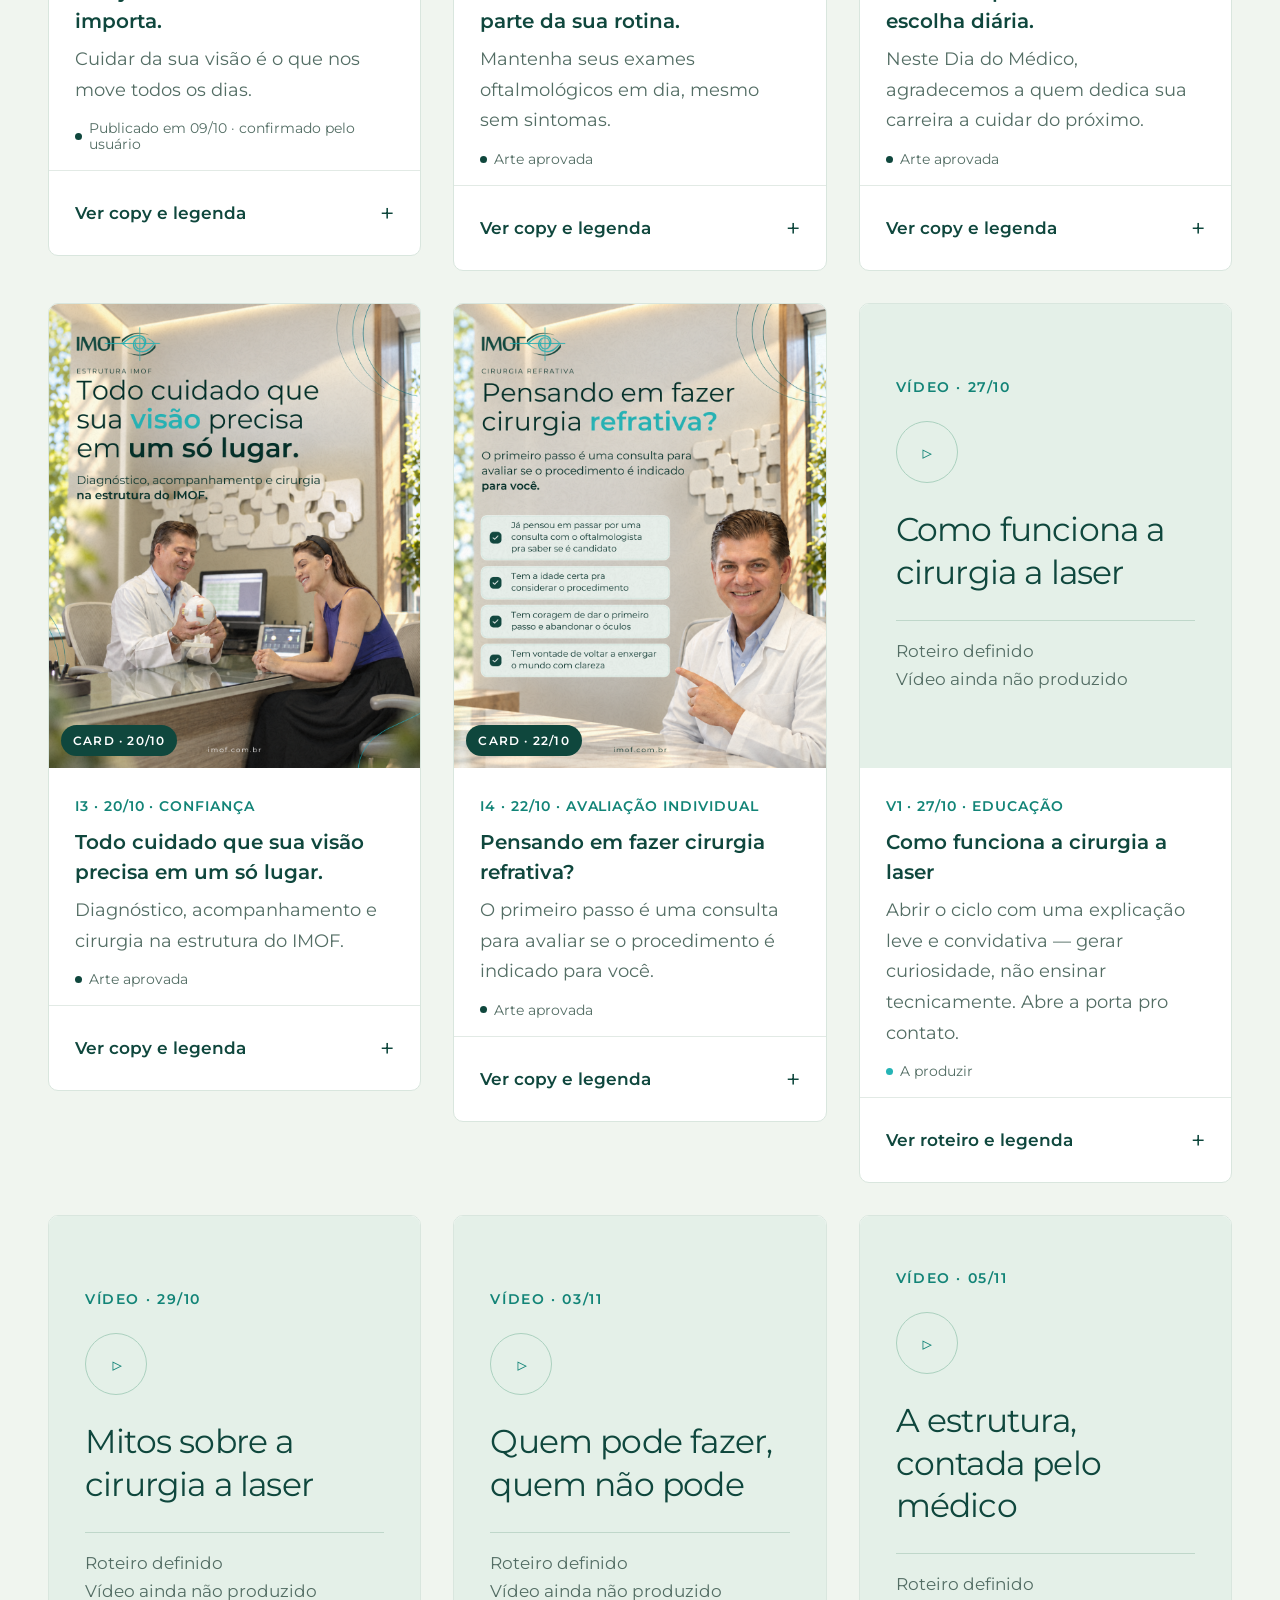
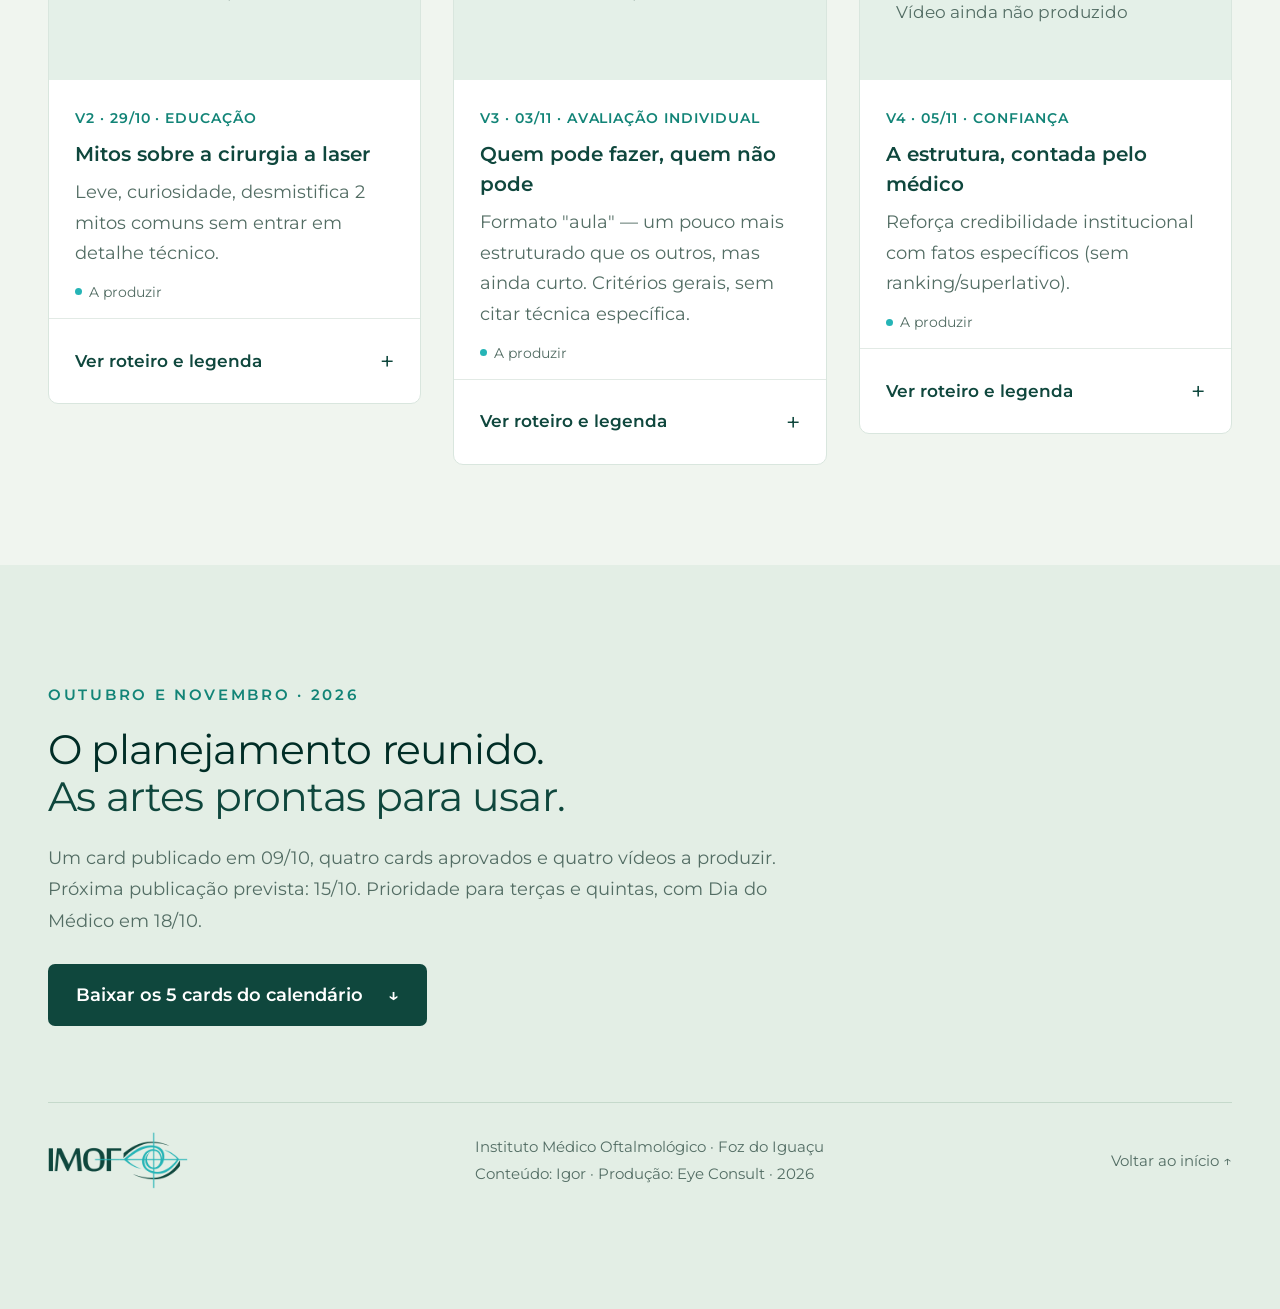
==== commit 6f238769: "Abre calendário com todo o período selecionado" ====
--- a/calendario-editorial/outubro-2026/index.html
+++ b/calendario-editorial/outubro-2026/index.html
@@ -1,12 +1,12 @@
 <!doctype html>
 <html lang="pt-BR">
-<head><meta charset="utf-8"><meta name="viewport" content="width=device-width,initial-scale=1"><meta name="theme-color" content="#0F473D"><meta name="description" content="Planejamento editorial IMOF: calendário, artes aprovadas, legendas e roteiros. Outubro e novembro de 2026."><title>IMOF · Calendário editorial · Outubro 2026</title><link rel="icon" href="assets/logo-imof.png"><link rel="stylesheet" href="assets/template.css"><link rel="stylesheet" href="assets/imof.css?v=5"><script src="assets/conteudos.js?v=5" defer></script><script src="assets/app.js?v=5" defer></script></head>
+<head><meta charset="utf-8"><meta name="viewport" content="width=device-width,initial-scale=1"><meta name="theme-color" content="#0F473D"><meta name="description" content="Planejamento editorial IMOF: calendário, artes aprovadas, legendas e roteiros. Outubro e novembro de 2026."><title>IMOF · Calendário editorial · Outubro 2026</title><link rel="icon" href="assets/logo-imof.png"><link rel="stylesheet" href="assets/template.css"><link rel="stylesheet" href="assets/imof.css?v=6"><script src="assets/conteudos.js?v=6" defer></script><script src="assets/app.js?v=6" defer></script></head>
 <body>
 <a class="skip" href="#conteudos">Ir para conteúdos</a>
 <nav class="nav" aria-label="Navegação principal"><a href="#hero" aria-label="IMOF, início"><img src="assets/logo-imof.png" alt="IMOF"></a><div class="nav-links" id="menu"><a href="#feed">Feed</a><a href="#estrategia">Linha editorial</a><a href="#calendario">Calendário</a><a href="#conteudos">Conteúdos</a></div><span class="nav-tag">Planejamento · 2026</span><button class="nav-burger" aria-label="Abrir menu" aria-expanded="false" aria-controls="menu"><span></span><span></span><span></span></button></nav>
 <main>
 <section id="hero"><div class="container hero-grid"><div class="hero-copy"><span class="eyebrow">PLANEJAMENTO EDITORIAL</span><h1>Um olhar<br>para o <em>cuidado.</em></h1><p class="sub">O conteúdo do IMOF, da informação à consulta. Planejamento editorial e artes de outubro, com continuidade em novembro.</p><div class="period"><span class="period-line"></span>09 OUT — 05 NOV 2026</div><div class="meta"><div class="meta-item"><span>09</span><span>Conteúdos no calendário</span></div><div class="meta-item"><span>05</span><span>Cards · 1 publicado</span></div><div class="meta-item"><span>04</span><span>Vídeos a produzir</span></div></div><a class="cta-final" href="#calendario">Explorar o calendário <span aria-hidden="true">↗</span></a></div><div class="hero-art"><div class="orb" aria-hidden="true"></div><button class="hero-preview" data-lightbox="I1" aria-label="Ampliar arte sobre cuidados com a visão"><img src="assets/2026-10-15_I1_final.png" alt="Card aprovado: Cuidar da visão deveria fazer parte da sua rotina." width="1080" height="1350"></button><span class="art-caption"><span class="status-dot"></span>15/10 · Rotina de cuidados com a visão</span></div></div></section>
-<div class="month-bar"><div class="container month-inner"><span class="month-label">PLANEJAMENTO 2026</span><div class="month-options" role="group" aria-label="Escolher período"><button class="active" data-month="10" aria-pressed="true">Outubro <span>07</span></button><button data-month="11" aria-pressed="false">Novembro <span>02</span></button><button data-month="all" aria-pressed="false">Todo o período <span>09</span></button></div></div></div>
+<div class="month-bar"><div class="container month-inner"><span class="month-label">PLANEJAMENTO 2026</span><div class="month-options" role="group" aria-label="Escolher período"><button data-month="10" aria-pressed="false">Outubro <span>07</span></button><button data-month="11" aria-pressed="false">Novembro <span>02</span></button><button class="active" data-month="all" aria-pressed="true">Todo o período <span>09</span></button></div></div></div>
 <section id="feed"><div class="container"><div class="phone"><div class="phone-hd"><span class="uname">IMOF</span><span class="preview-label">Prévia de composição</span></div><div class="phone-bio"><img src="assets/logo-imof.png" alt="IMOF" width="115"><div class="nm">Instituto Médico Oftalmológico</div><div class="sp">Cuidado com a visão · Foz do Iguaçu</div></div><div class="pgrid" id="feed-grid"></div><div class="phone-note">Mais recente no topo · vídeos representados pelo tema</div></div><div class="feed-side"><div class="section-head"><span class="label">Visão do conjunto</span><h2>Como o feed<br>vai ficar.</h2><p>Artes aprovadas e temas dos vídeos organizados pela data planejada de publicação.</p></div><div class="feed-legend"><div class="fl-item"><span class="fl-dot" style="background:#0F473D"></span><span><strong>Cards</strong> · imagens finais aprovadas</span></div><div class="fl-item"><span class="fl-dot" style="background:#25B4B6"></span><span><strong>Vídeos</strong> · roteiros definidos, produção pendente</span></div></div><div class="cta-box"><div class="lbl">O próximo passo</div><strong>Conversar com a equipe e agendar uma avaliação.</strong><small>Os conteúdos conduzem à consulta, respeitando a avaliação individual.</small></div><p class="feed-help">Selecione uma peça para ver a arte ou abrir seu roteiro.</p></div></div></section>
 <section id="estrategia"><div class="container"><div class="section-head"><span class="label">Linha editorial</span><h2>Informar. Aproximar.<br>Convidar ao cuidado.</h2><p>Quatro frentes organizam os conteúdos previstos no planejamento do Igor.</p></div><div class="pillars"><article class="pillar"><div class="p-num">01</div><h3>Educação acessível</h3><p class="desc">Apresentar a cirurgia a laser e esclarecer dúvidas comuns com linguagem simples.</p><span class="pillar-ref">27/10 · Como funciona<br>29/10 · Mitos sobre a cirurgia</span></article><article class="pillar"><div class="p-num">02</div><h3>Cuidado contínuo</h3><p class="desc">Lembrar que os exames de rotina fazem parte do cuidado com a visão, mesmo sem sintomas.</p><span class="pillar-ref">09/10 · Dia da Visão · publicado<br>15/10 · Rotina de exames</span></article><article class="pillar"><div class="p-num">03</div><h3>Confiança e proximidade</h3><p class="desc">Valorizar quem cuida e apresentar o acompanhamento oferecido pelo IMOF.</p><span class="pillar-ref">18/10 · Dia do Médico<br>20/10 e 05/11 · Estrutura IMOF</span></article><article class="pillar"><div class="p-num">04</div><h3>Avaliação individual</h3><p class="desc">Explicar que a consulta é o primeiro passo para saber se a cirurgia refrativa é indicada.</p><span class="pillar-ref">03/11 · Quem pode fazer<br>22/10 · Checklist refrativa</span></article></div></div></section>
 <section id="calendario"><div class="container"><div class="section-head"><span class="label">Datas do planejamento</span><h2>Calendário editorial.</h2><p>Selecione uma publicação no calendário para abrir seu conteúdo completo.</p></div><div id="calendar-grid"></div><div class="calendar-legend"><span><i class="status-dot"></i>Card com arte aprovada</span><span><i class="video-dot"></i>Vídeo a produzir</span></div></div></section>
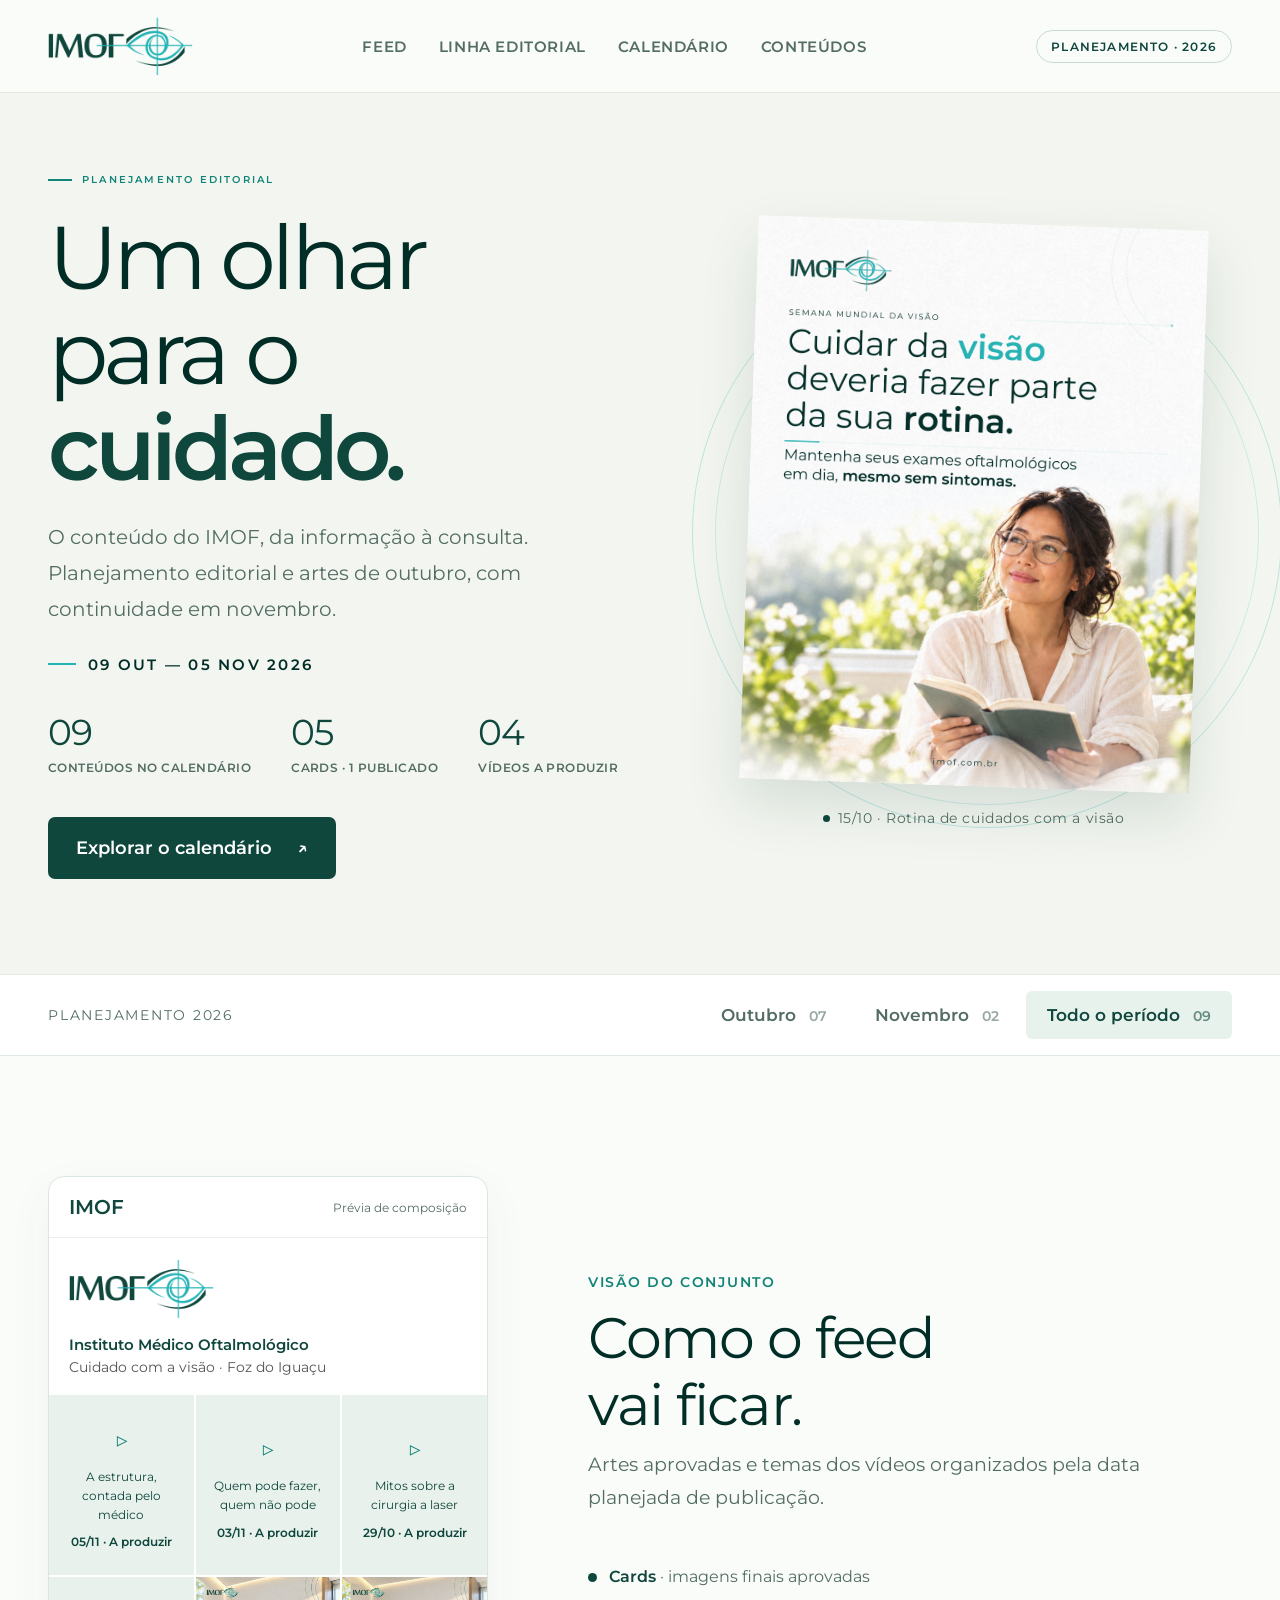
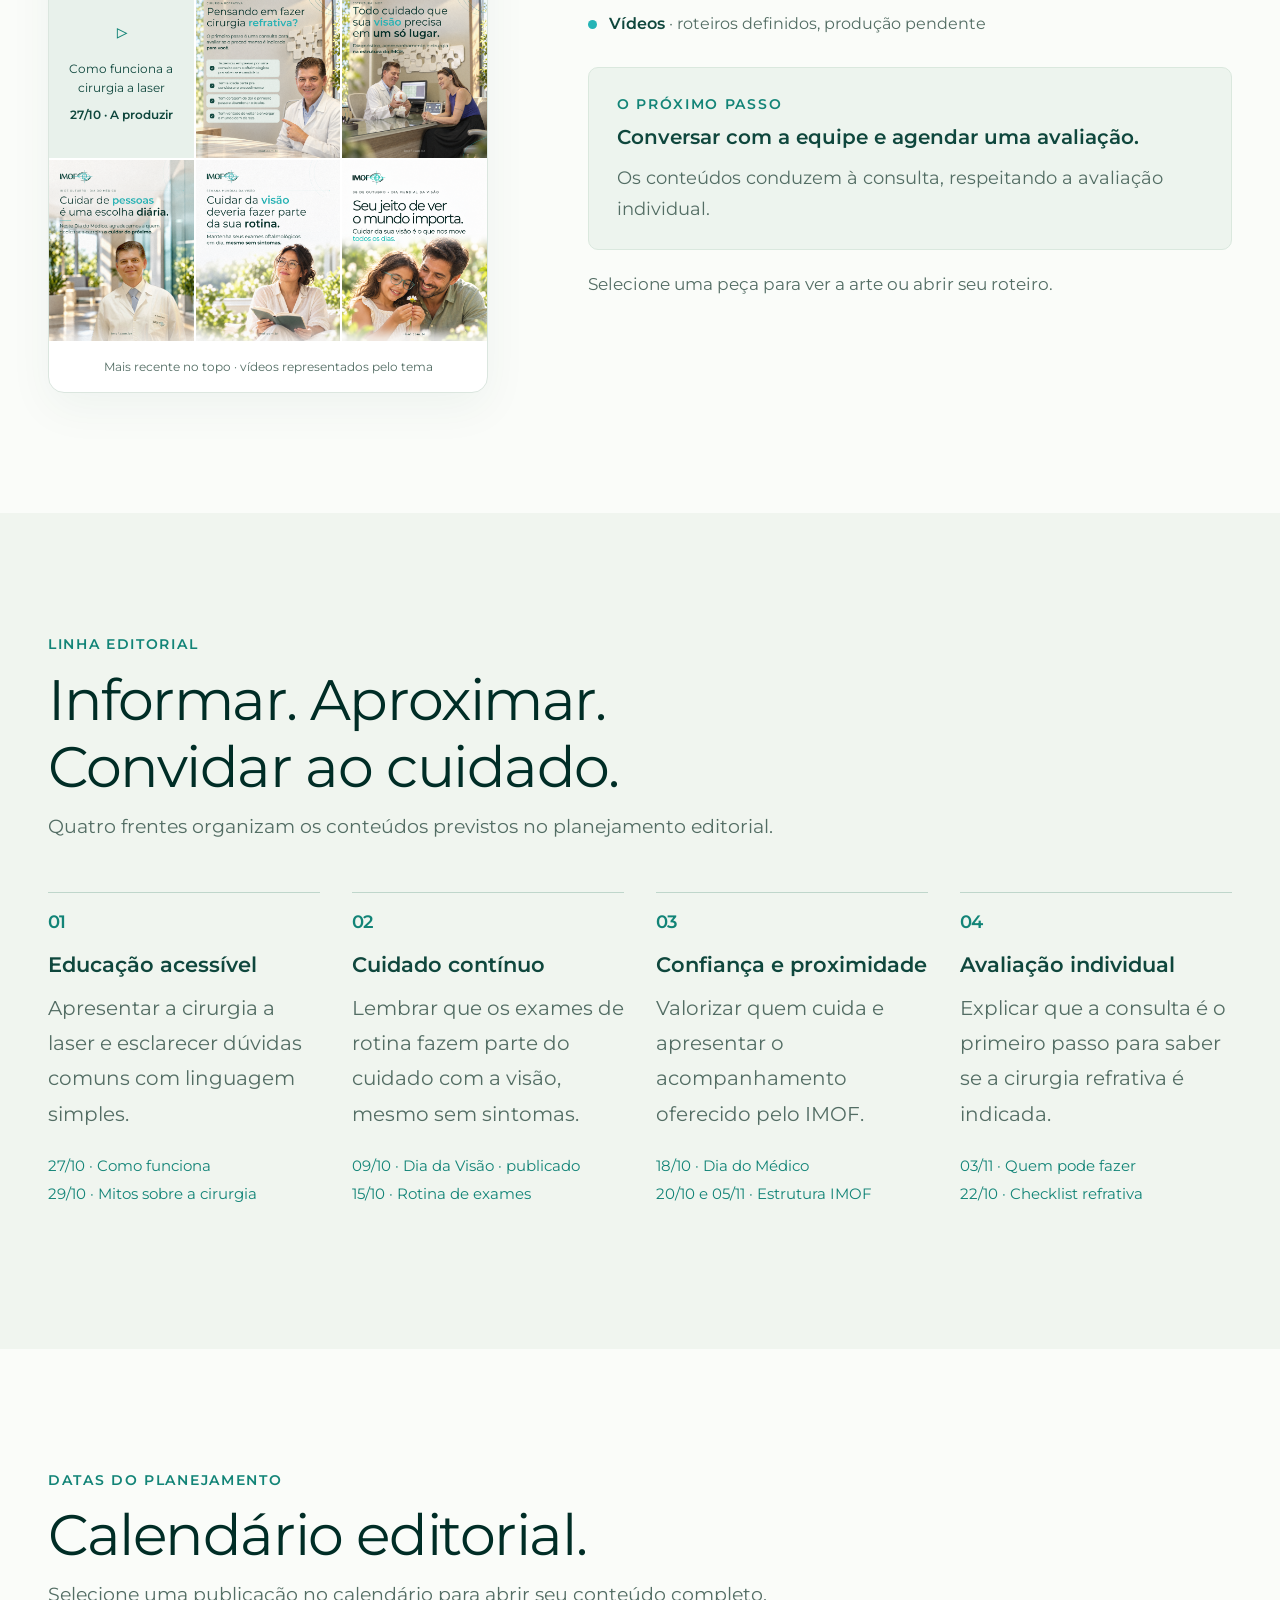
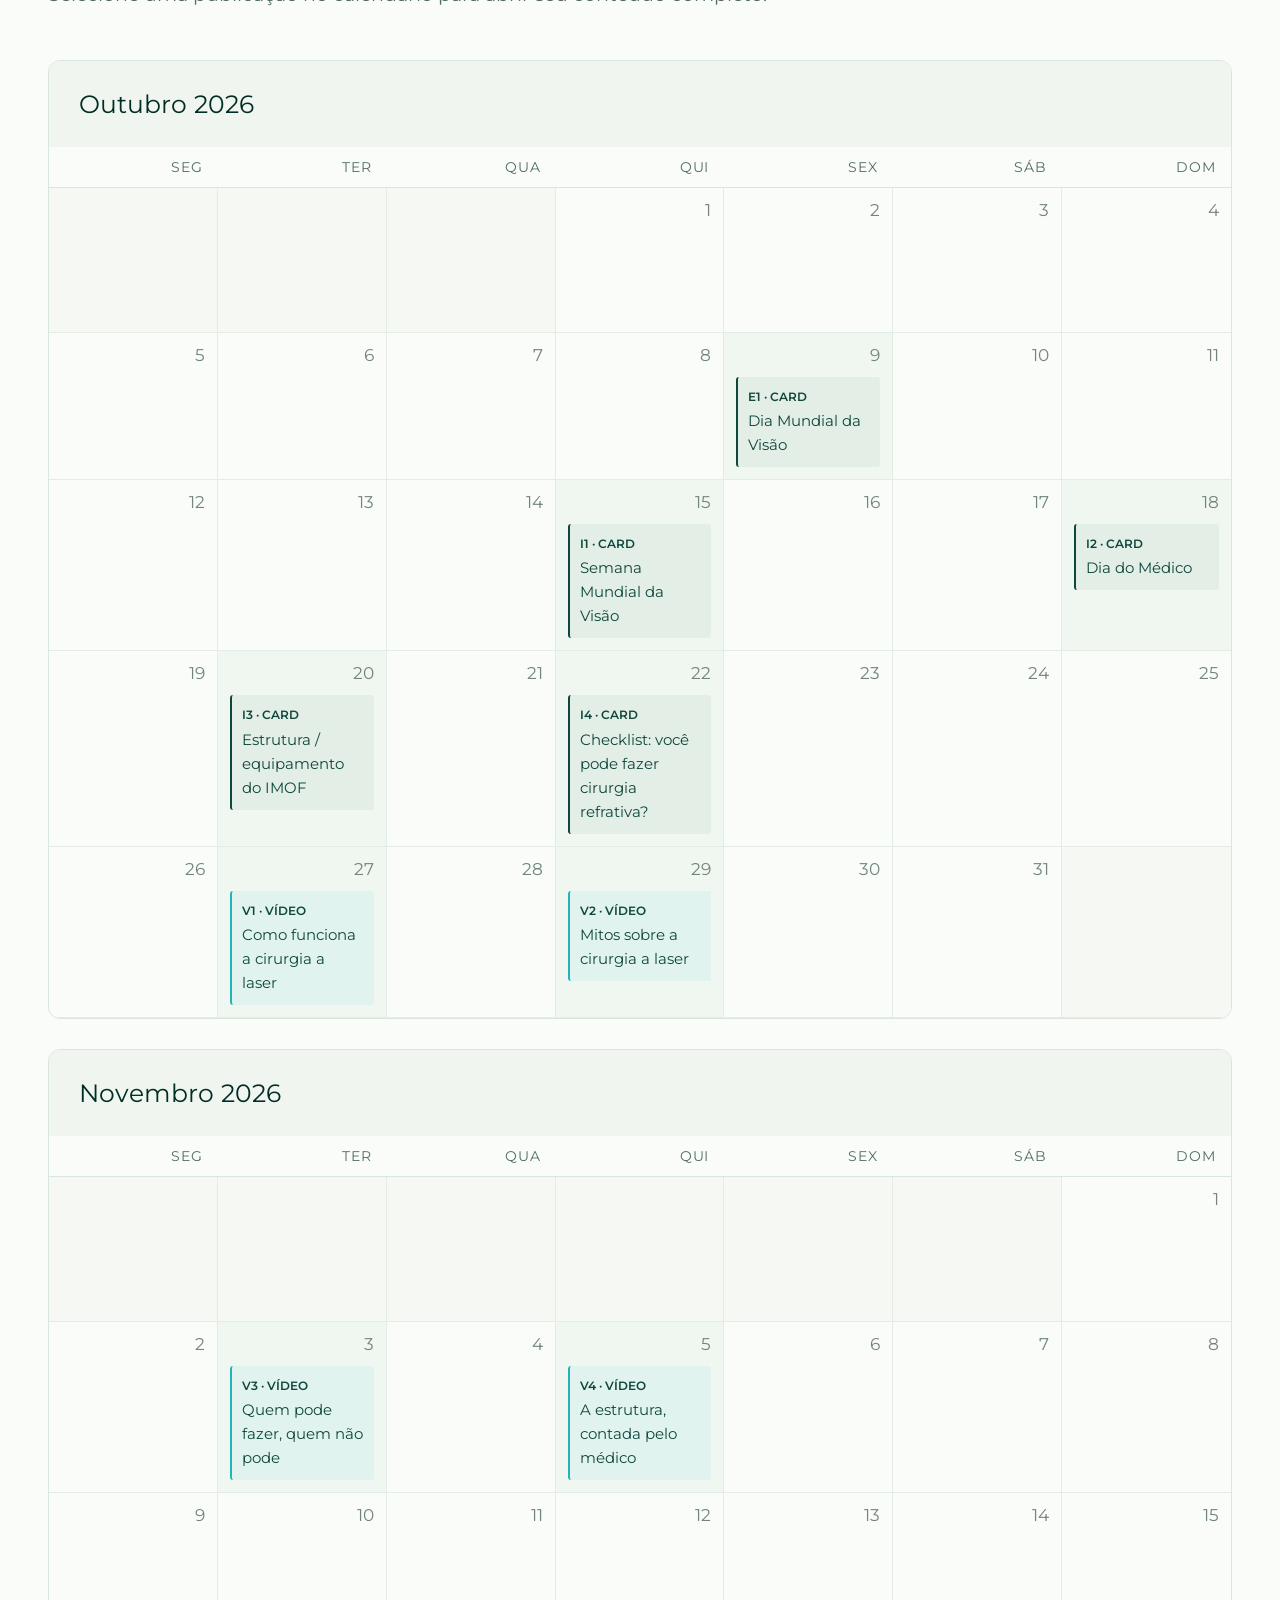
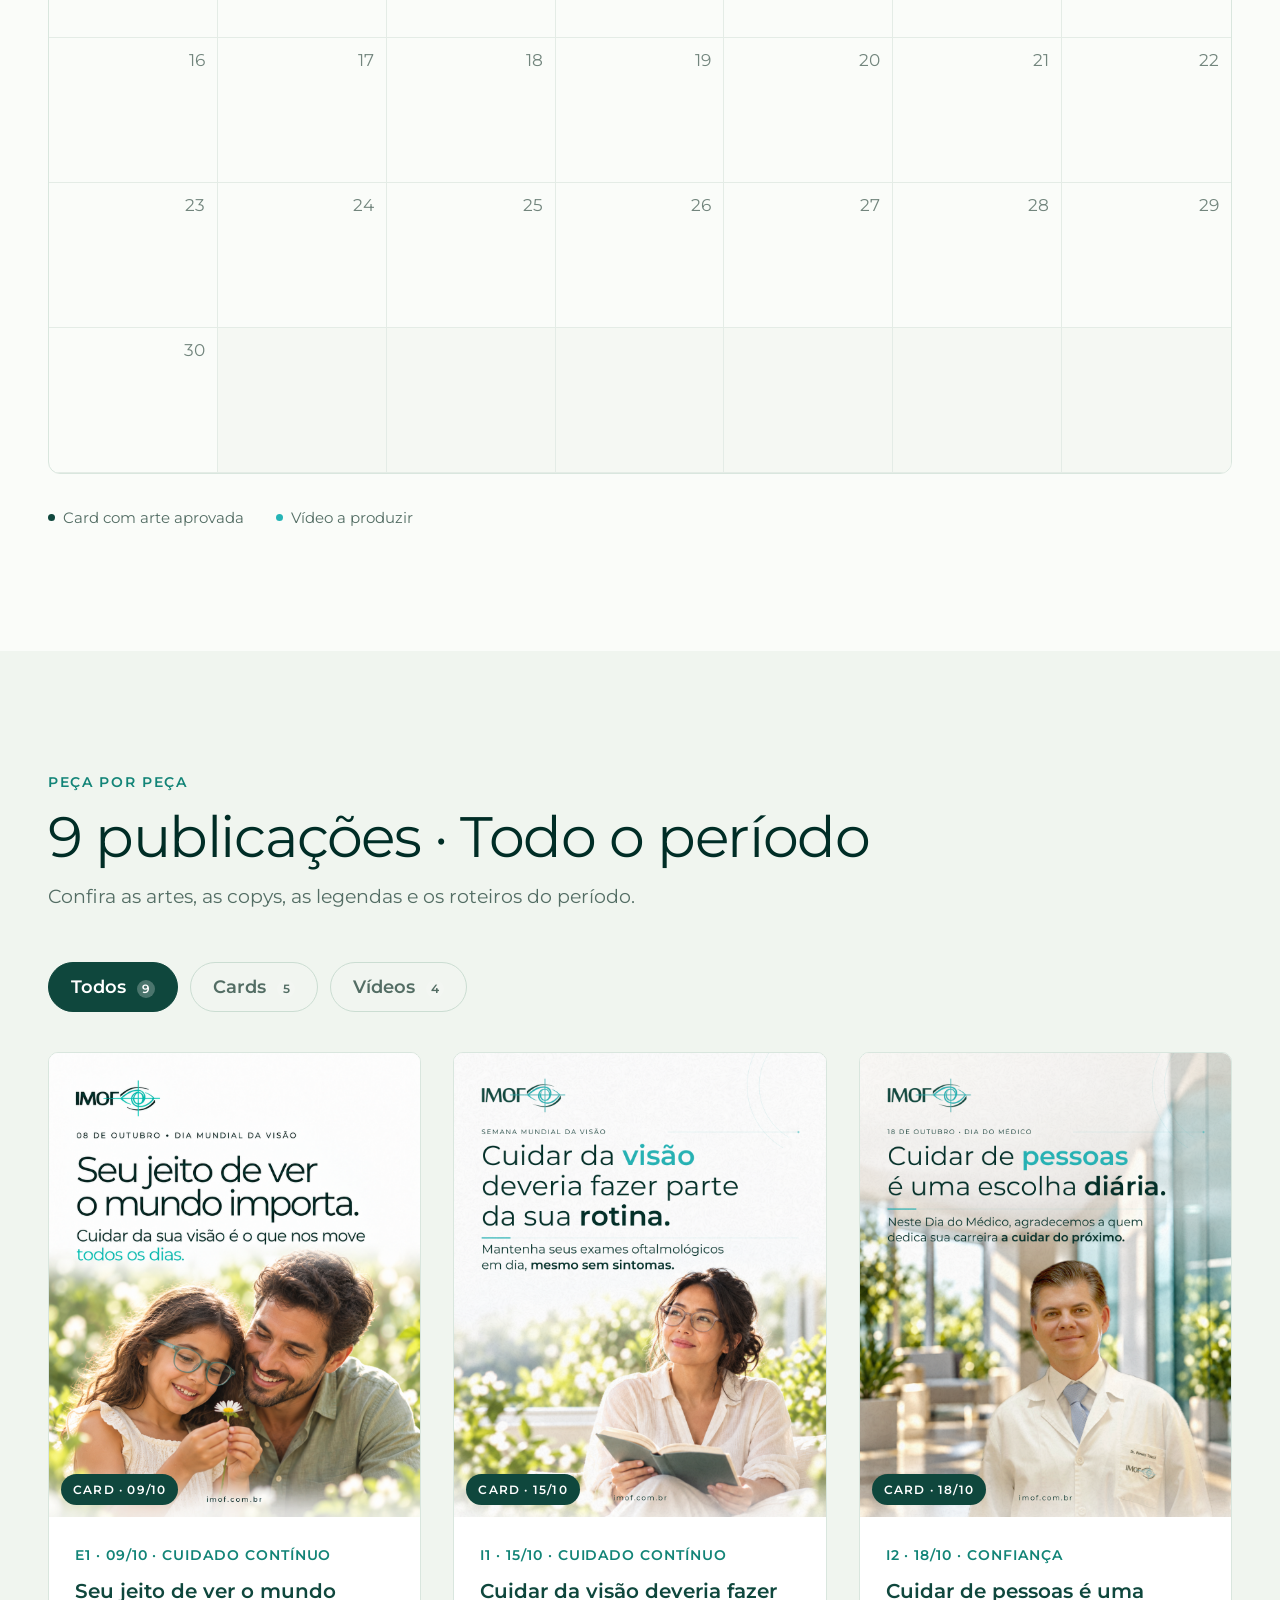
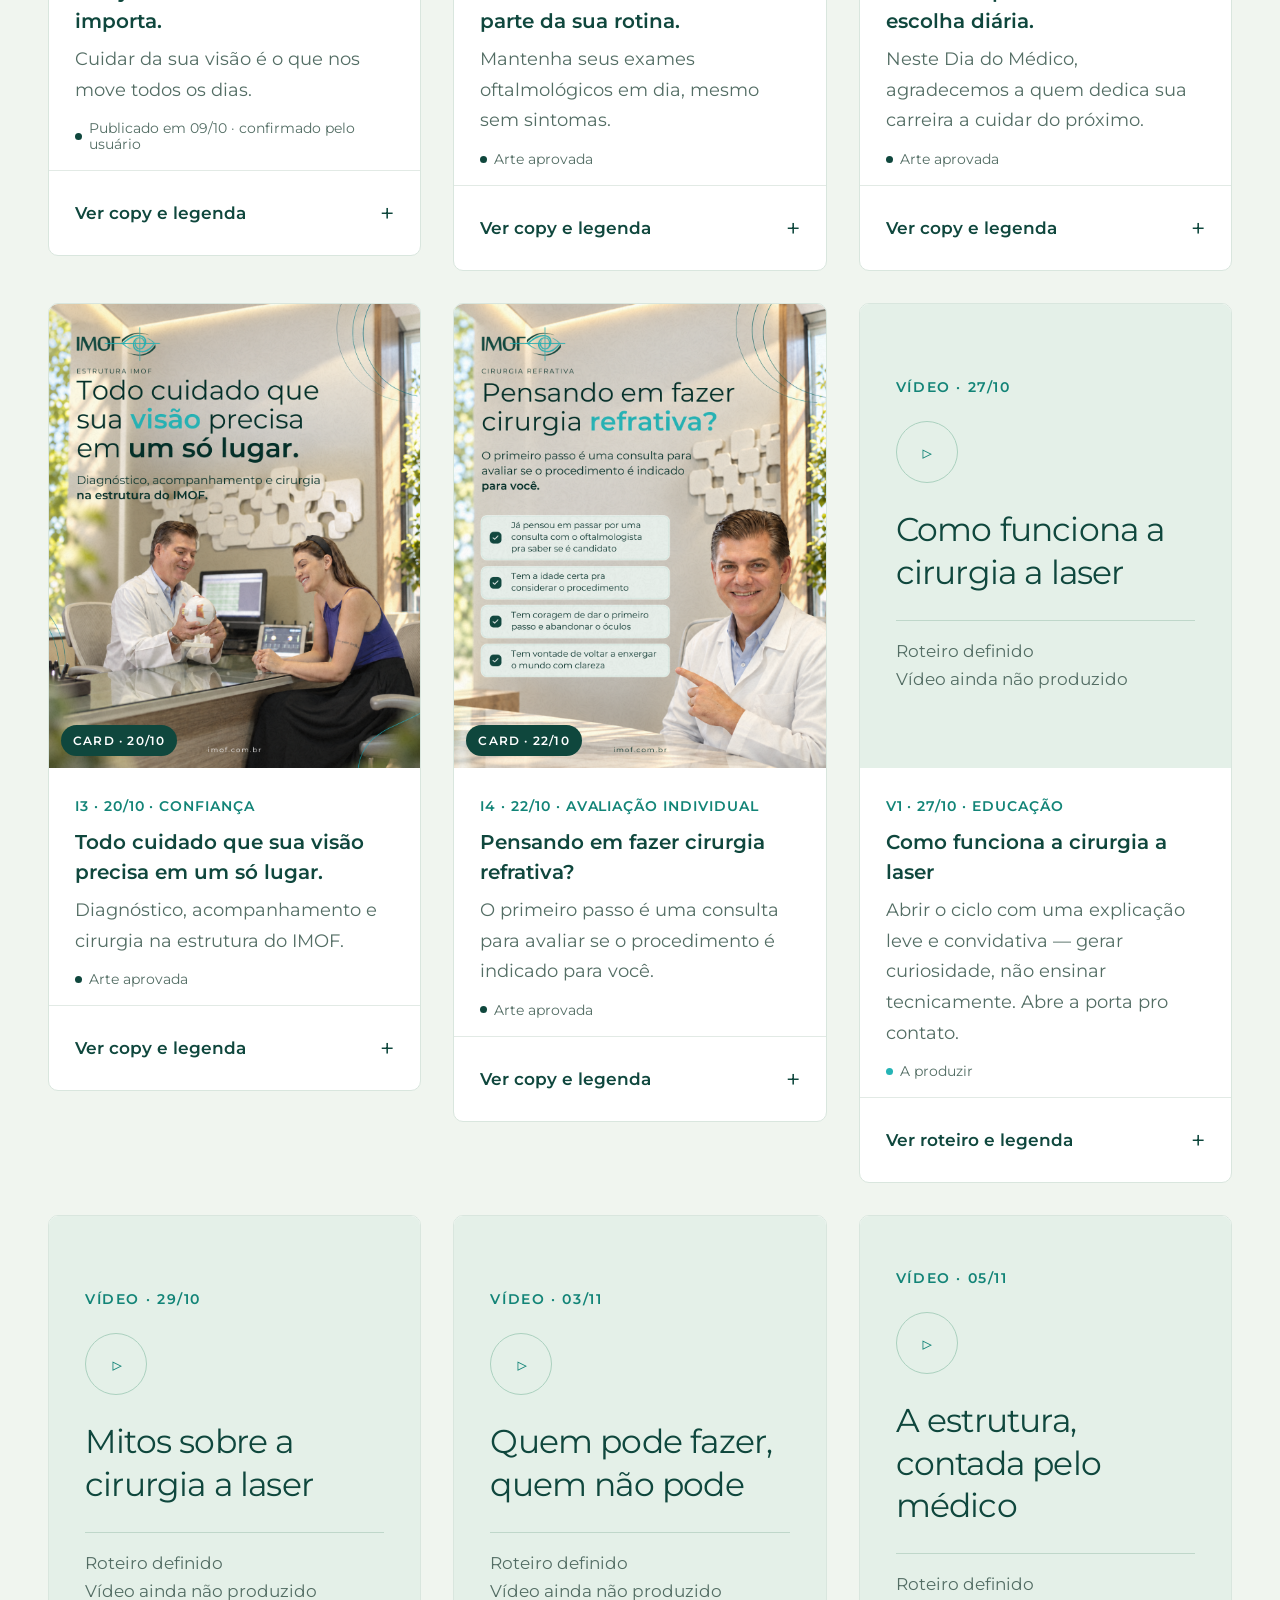
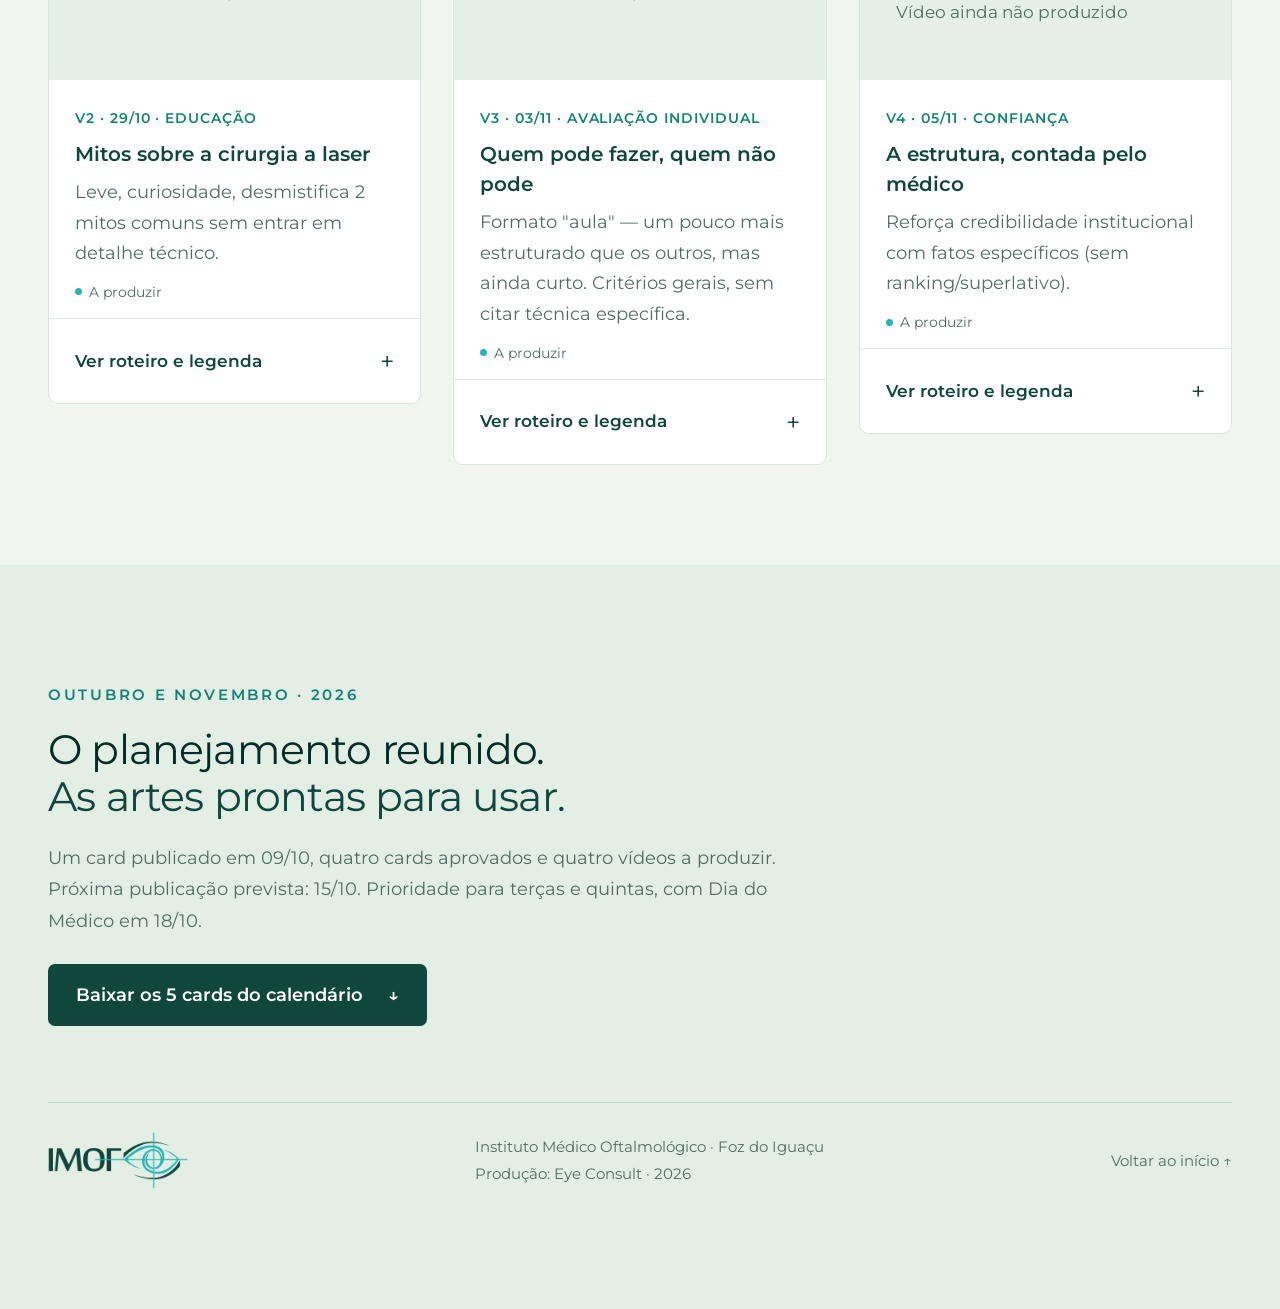
==== commit a935d2ad: "Remove menções pessoais da apresentação editorial" ====
--- a/calendario-editorial/outubro-2026/index.html
+++ b/calendario-editorial/outubro-2026/index.html
@@ -1,6 +1,6 @@
 <!doctype html>
 <html lang="pt-BR">
-<head><meta charset="utf-8"><meta name="viewport" content="width=device-width,initial-scale=1"><meta name="theme-color" content="#0F473D"><meta name="description" content="Planejamento editorial IMOF: calendário, artes aprovadas, legendas e roteiros. Outubro e novembro de 2026."><title>IMOF · Calendário editorial · Outubro 2026</title><link rel="icon" href="assets/logo-imof.png"><link rel="stylesheet" href="assets/template.css"><link rel="stylesheet" href="assets/imof.css?v=6"><script src="assets/conteudos.js?v=6" defer></script><script src="assets/app.js?v=6" defer></script></head>
+<head><meta charset="utf-8"><meta name="viewport" content="width=device-width,initial-scale=1"><meta name="theme-color" content="#0F473D"><meta name="description" content="Planejamento editorial IMOF: calendário, artes aprovadas, legendas e roteiros. Outubro e novembro de 2026."><title>IMOF · Calendário editorial · Outubro 2026</title><link rel="icon" href="assets/logo-imof.png"><link rel="stylesheet" href="assets/template.css"><link rel="stylesheet" href="assets/imof.css?v=7"><script src="assets/conteudos.js?v=7" defer></script><script src="assets/app.js?v=7" defer></script></head>
 <body>
 <a class="skip" href="#conteudos">Ir para conteúdos</a>
 <nav class="nav" aria-label="Navegação principal"><a href="#hero" aria-label="IMOF, início"><img src="assets/logo-imof.png" alt="IMOF"></a><div class="nav-links" id="menu"><a href="#feed">Feed</a><a href="#estrategia">Linha editorial</a><a href="#calendario">Calendário</a><a href="#conteudos">Conteúdos</a></div><span class="nav-tag">Planejamento · 2026</span><button class="nav-burger" aria-label="Abrir menu" aria-expanded="false" aria-controls="menu"><span></span><span></span><span></span></button></nav>
@@ -8,10 +8,10 @@
 <section id="hero"><div class="container hero-grid"><div class="hero-copy"><span class="eyebrow">PLANEJAMENTO EDITORIAL</span><h1>Um olhar<br>para o <em>cuidado.</em></h1><p class="sub">O conteúdo do IMOF, da informação à consulta. Planejamento editorial e artes de outubro, com continuidade em novembro.</p><div class="period"><span class="period-line"></span>09 OUT — 05 NOV 2026</div><div class="meta"><div class="meta-item"><span>09</span><span>Conteúdos no calendário</span></div><div class="meta-item"><span>05</span><span>Cards · 1 publicado</span></div><div class="meta-item"><span>04</span><span>Vídeos a produzir</span></div></div><a class="cta-final" href="#calendario">Explorar o calendário <span aria-hidden="true">↗</span></a></div><div class="hero-art"><div class="orb" aria-hidden="true"></div><button class="hero-preview" data-lightbox="I1" aria-label="Ampliar arte sobre cuidados com a visão"><img src="assets/2026-10-15_I1_final.png" alt="Card aprovado: Cuidar da visão deveria fazer parte da sua rotina." width="1080" height="1350"></button><span class="art-caption"><span class="status-dot"></span>15/10 · Rotina de cuidados com a visão</span></div></div></section>
 <div class="month-bar"><div class="container month-inner"><span class="month-label">PLANEJAMENTO 2026</span><div class="month-options" role="group" aria-label="Escolher período"><button data-month="10" aria-pressed="false">Outubro <span>07</span></button><button data-month="11" aria-pressed="false">Novembro <span>02</span></button><button class="active" data-month="all" aria-pressed="true">Todo o período <span>09</span></button></div></div></div>
 <section id="feed"><div class="container"><div class="phone"><div class="phone-hd"><span class="uname">IMOF</span><span class="preview-label">Prévia de composição</span></div><div class="phone-bio"><img src="assets/logo-imof.png" alt="IMOF" width="115"><div class="nm">Instituto Médico Oftalmológico</div><div class="sp">Cuidado com a visão · Foz do Iguaçu</div></div><div class="pgrid" id="feed-grid"></div><div class="phone-note">Mais recente no topo · vídeos representados pelo tema</div></div><div class="feed-side"><div class="section-head"><span class="label">Visão do conjunto</span><h2>Como o feed<br>vai ficar.</h2><p>Artes aprovadas e temas dos vídeos organizados pela data planejada de publicação.</p></div><div class="feed-legend"><div class="fl-item"><span class="fl-dot" style="background:#0F473D"></span><span><strong>Cards</strong> · imagens finais aprovadas</span></div><div class="fl-item"><span class="fl-dot" style="background:#25B4B6"></span><span><strong>Vídeos</strong> · roteiros definidos, produção pendente</span></div></div><div class="cta-box"><div class="lbl">O próximo passo</div><strong>Conversar com a equipe e agendar uma avaliação.</strong><small>Os conteúdos conduzem à consulta, respeitando a avaliação individual.</small></div><p class="feed-help">Selecione uma peça para ver a arte ou abrir seu roteiro.</p></div></div></section>
-<section id="estrategia"><div class="container"><div class="section-head"><span class="label">Linha editorial</span><h2>Informar. Aproximar.<br>Convidar ao cuidado.</h2><p>Quatro frentes organizam os conteúdos previstos no planejamento do Igor.</p></div><div class="pillars"><article class="pillar"><div class="p-num">01</div><h3>Educação acessível</h3><p class="desc">Apresentar a cirurgia a laser e esclarecer dúvidas comuns com linguagem simples.</p><span class="pillar-ref">27/10 · Como funciona<br>29/10 · Mitos sobre a cirurgia</span></article><article class="pillar"><div class="p-num">02</div><h3>Cuidado contínuo</h3><p class="desc">Lembrar que os exames de rotina fazem parte do cuidado com a visão, mesmo sem sintomas.</p><span class="pillar-ref">09/10 · Dia da Visão · publicado<br>15/10 · Rotina de exames</span></article><article class="pillar"><div class="p-num">03</div><h3>Confiança e proximidade</h3><p class="desc">Valorizar quem cuida e apresentar o acompanhamento oferecido pelo IMOF.</p><span class="pillar-ref">18/10 · Dia do Médico<br>20/10 e 05/11 · Estrutura IMOF</span></article><article class="pillar"><div class="p-num">04</div><h3>Avaliação individual</h3><p class="desc">Explicar que a consulta é o primeiro passo para saber se a cirurgia refrativa é indicada.</p><span class="pillar-ref">03/11 · Quem pode fazer<br>22/10 · Checklist refrativa</span></article></div></div></section>
+<section id="estrategia"><div class="container"><div class="section-head"><span class="label">Linha editorial</span><h2>Informar. Aproximar.<br>Convidar ao cuidado.</h2><p>Quatro frentes organizam os conteúdos previstos no planejamento editorial.</p></div><div class="pillars"><article class="pillar"><div class="p-num">01</div><h3>Educação acessível</h3><p class="desc">Apresentar a cirurgia a laser e esclarecer dúvidas comuns com linguagem simples.</p><span class="pillar-ref">27/10 · Como funciona<br>29/10 · Mitos sobre a cirurgia</span></article><article class="pillar"><div class="p-num">02</div><h3>Cuidado contínuo</h3><p class="desc">Lembrar que os exames de rotina fazem parte do cuidado com a visão, mesmo sem sintomas.</p><span class="pillar-ref">09/10 · Dia da Visão · publicado<br>15/10 · Rotina de exames</span></article><article class="pillar"><div class="p-num">03</div><h3>Confiança e proximidade</h3><p class="desc">Valorizar quem cuida e apresentar o acompanhamento oferecido pelo IMOF.</p><span class="pillar-ref">18/10 · Dia do Médico<br>20/10 e 05/11 · Estrutura IMOF</span></article><article class="pillar"><div class="p-num">04</div><h3>Avaliação individual</h3><p class="desc">Explicar que a consulta é o primeiro passo para saber se a cirurgia refrativa é indicada.</p><span class="pillar-ref">03/11 · Quem pode fazer<br>22/10 · Checklist refrativa</span></article></div></div></section>
 <section id="calendario"><div class="container"><div class="section-head"><span class="label">Datas do planejamento</span><h2>Calendário editorial.</h2><p>Selecione uma publicação no calendário para abrir seu conteúdo completo.</p></div><div id="calendar-grid"></div><div class="calendar-legend"><span><i class="status-dot"></i>Card com arte aprovada</span><span><i class="video-dot"></i>Vídeo a produzir</span></div></div></section>
 <section id="conteudos"><div class="container"><div class="section-head"><span class="label">Peça por peça</span><h2 id="content-heading">7 publicações · Outubro</h2><p>Confira as artes, as copys, as legendas e os roteiros do período.</p></div><div class="filter-bar" role="group" aria-label="Filtrar por formato"><button class="filter-btn active" data-format="todos" aria-pressed="true">Todos <span class="filter-count" id="count-all">7</span></button><button class="filter-btn" data-format="card" aria-pressed="false">Cards <span class="filter-count" id="count-card">5</span></button><button class="filter-btn" data-format="reel" aria-pressed="false">Vídeos <span class="filter-count" id="count-reel">2</span></button></div><div class="posts-grid" id="post-grid"></div></div></section>
-<section id="resumo"><div class="container"><span class="eyebrow">OUTUBRO E NOVEMBRO · 2026</span><h2 class="closing">O planejamento reunido.<br><em>As artes prontas para usar.</em></h2><p class="summary-text">Um card publicado em 09/10, quatro cards aprovados e quatro vídeos a produzir. Próxima publicação prevista: 15/10. Prioridade para terças e quintas, com Dia do Médico em 18/10.</p><a class="cta-final" href="assets/posts-imof-aprovados.zip" download>Baixar os 5 cards do calendário <span aria-hidden="true">↓</span></a><div class="foot"><img src="assets/logo-imof.png" alt="IMOF"><p>Instituto Médico Oftalmológico · Foz do Iguaçu<br>Conteúdo: Igor · Produção: Eye Consult · 2026</p><a href="#hero">Voltar ao início ↑</a></div></div></section>
+<section id="resumo"><div class="container"><span class="eyebrow">OUTUBRO E NOVEMBRO · 2026</span><h2 class="closing">O planejamento reunido.<br><em>As artes prontas para usar.</em></h2><p class="summary-text">Um card publicado em 09/10, quatro cards aprovados e quatro vídeos a produzir. Próxima publicação prevista: 15/10. Prioridade para terças e quintas, com Dia do Médico em 18/10.</p><a class="cta-final" href="assets/posts-imof-aprovados.zip" download>Baixar os 5 cards do calendário <span aria-hidden="true">↓</span></a><div class="foot"><img src="assets/logo-imof.png" alt="IMOF"><p>Instituto Médico Oftalmológico · Foz do Iguaçu<br>Produção: Eye Consult · 2026</p><a href="#hero">Voltar ao início ↑</a></div></div></section>
 </main>
 <dialog id="lightbox" aria-label="Arte ampliada"><div class="dialog-head"><span id="lightbox-title"></span><button id="close-lightbox" aria-label="Fechar imagem">✕</button></div><img id="lightbox-image" alt=""><a id="lightbox-download" download>Baixar arte ↓</a></dialog><div id="toast" role="status" aria-live="polite"></div><noscript><p>Ative o JavaScript para explorar o calendário. <a href="assets/posts-imof-aprovados.zip">Baixar cards aprovados.</a></p></noscript>
 </body></html>
